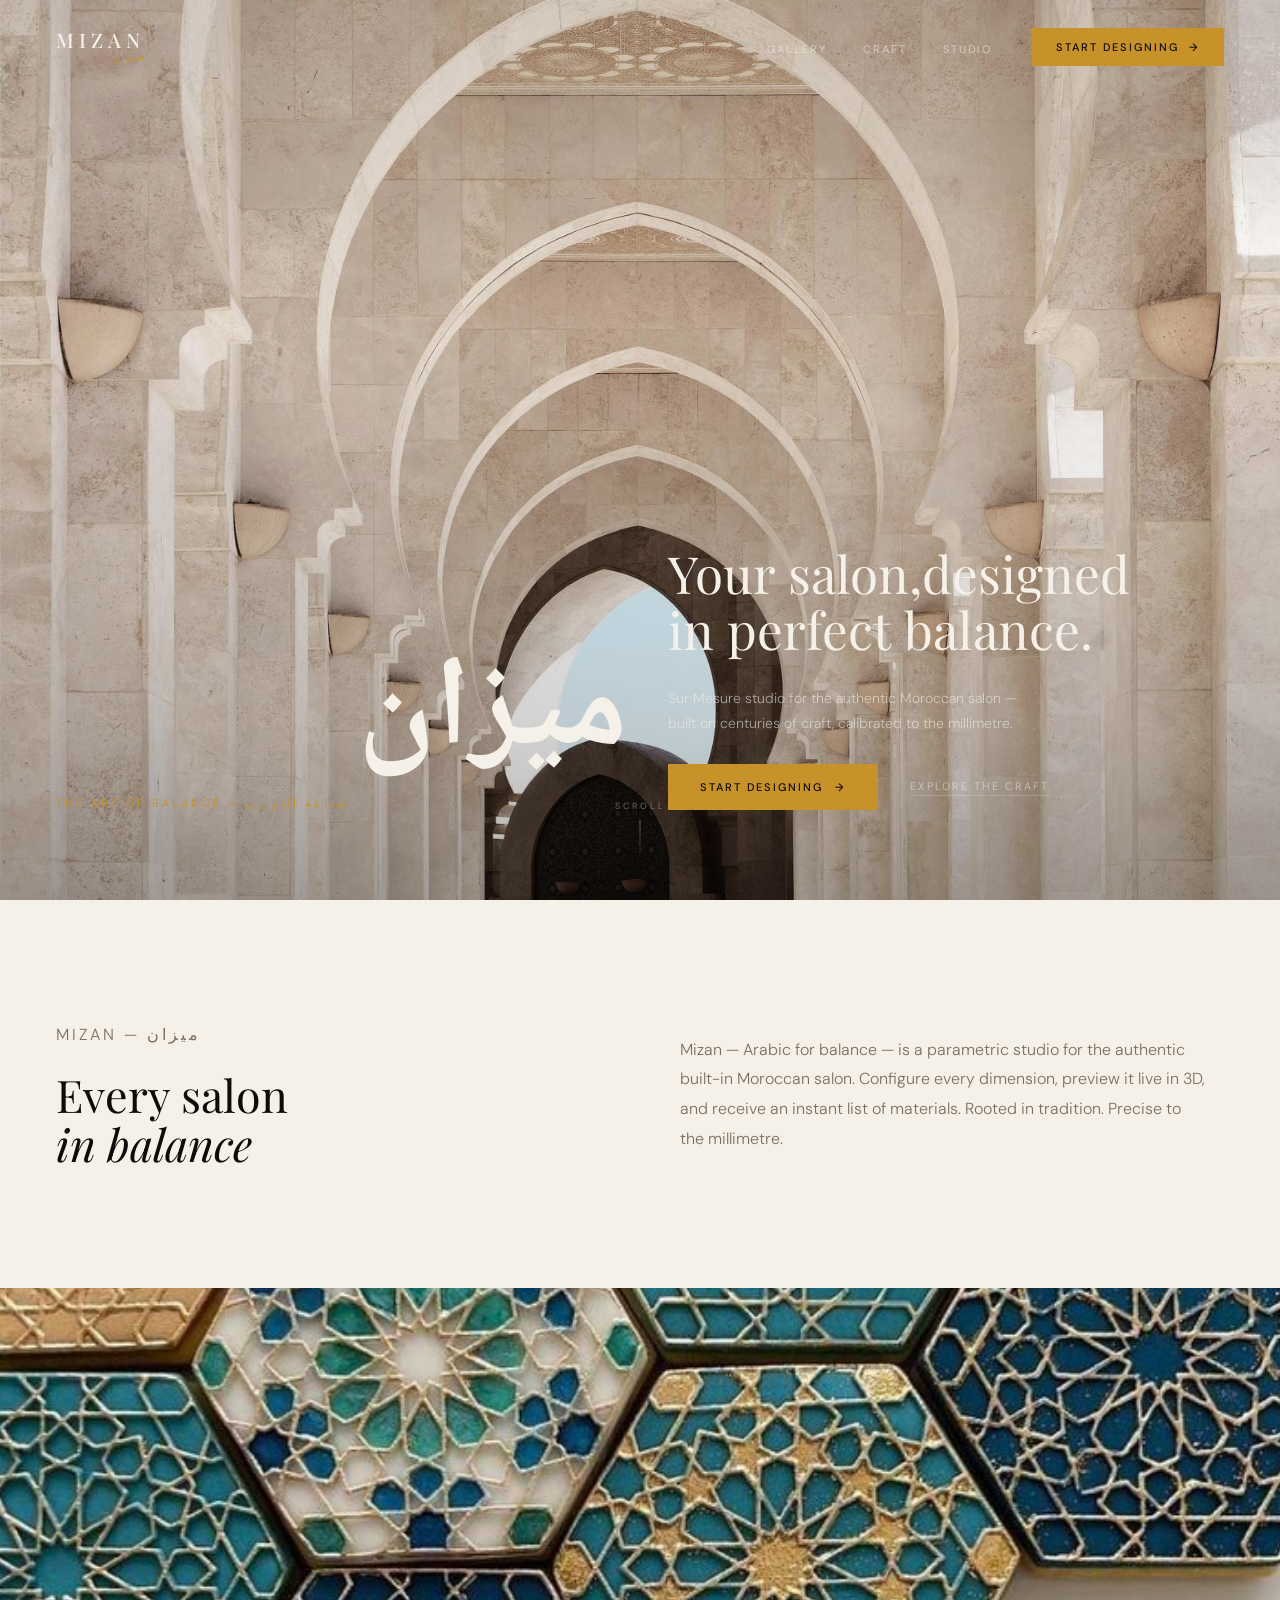
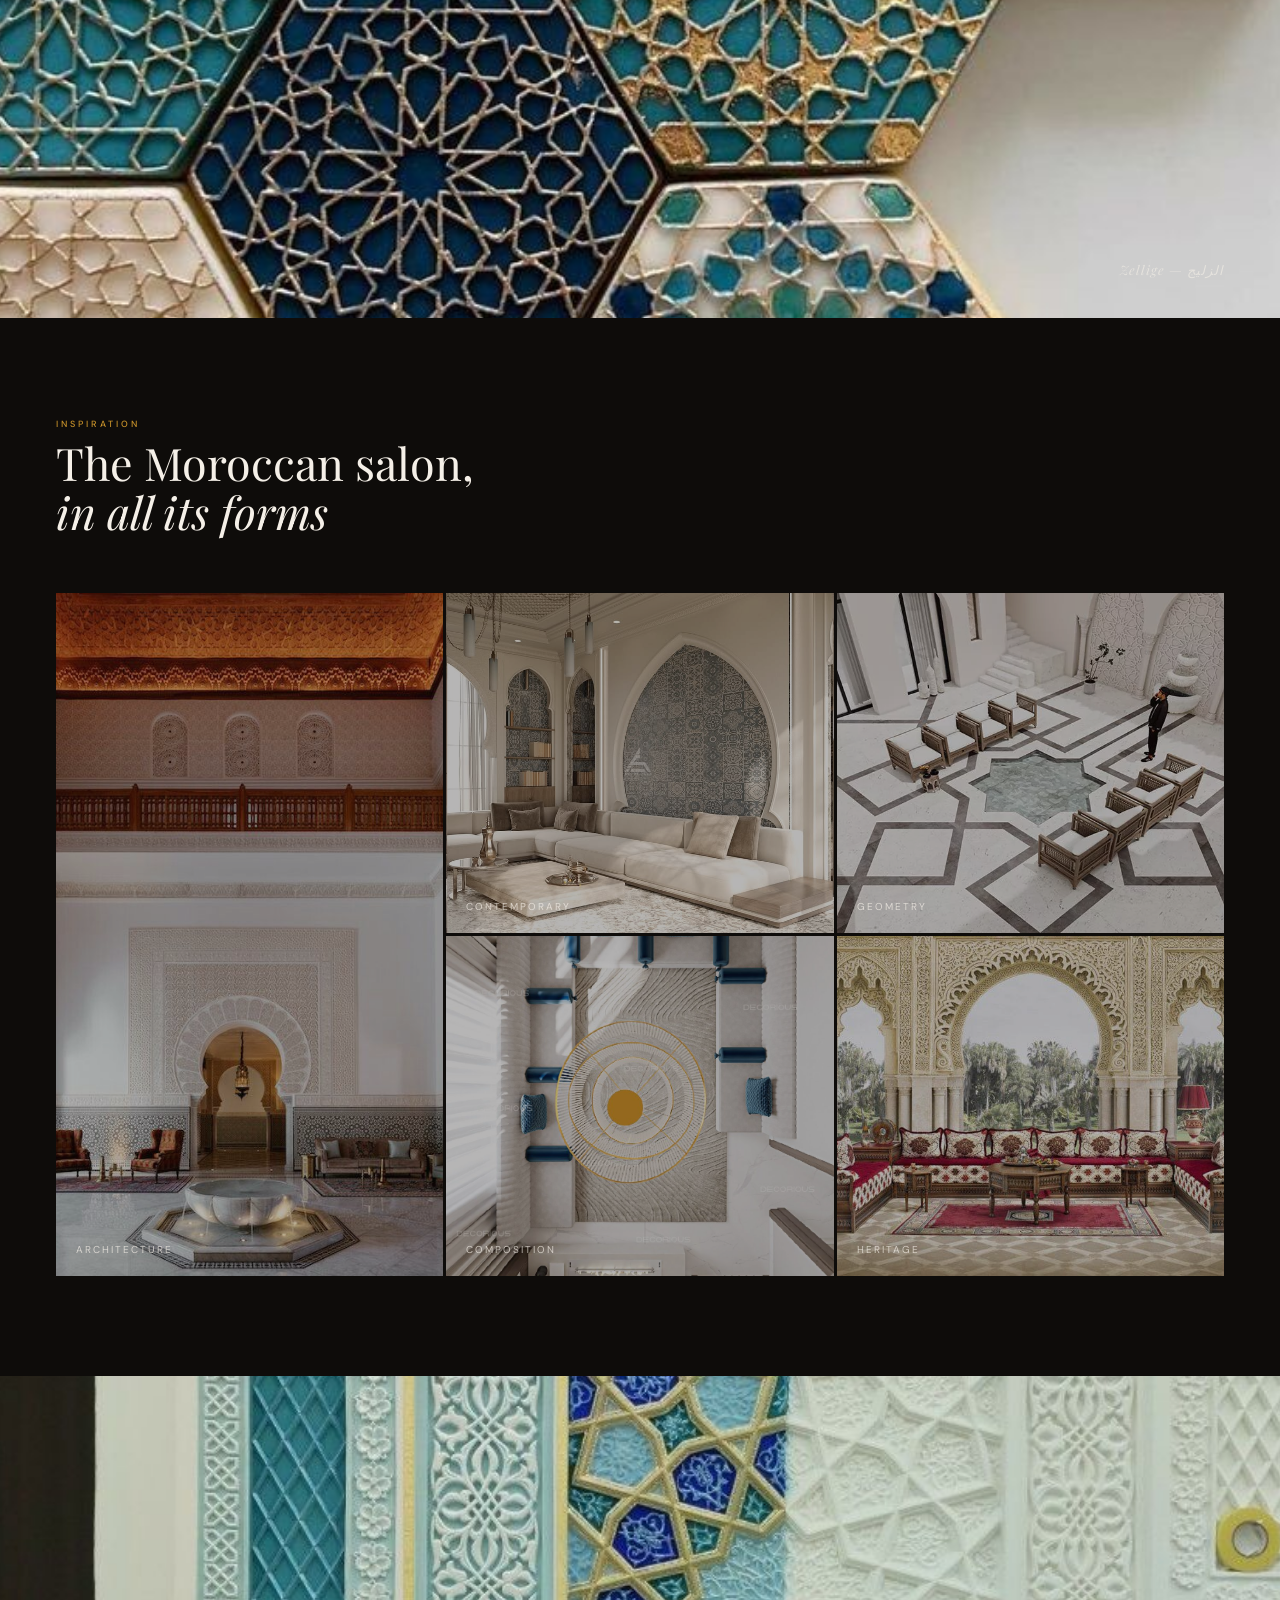
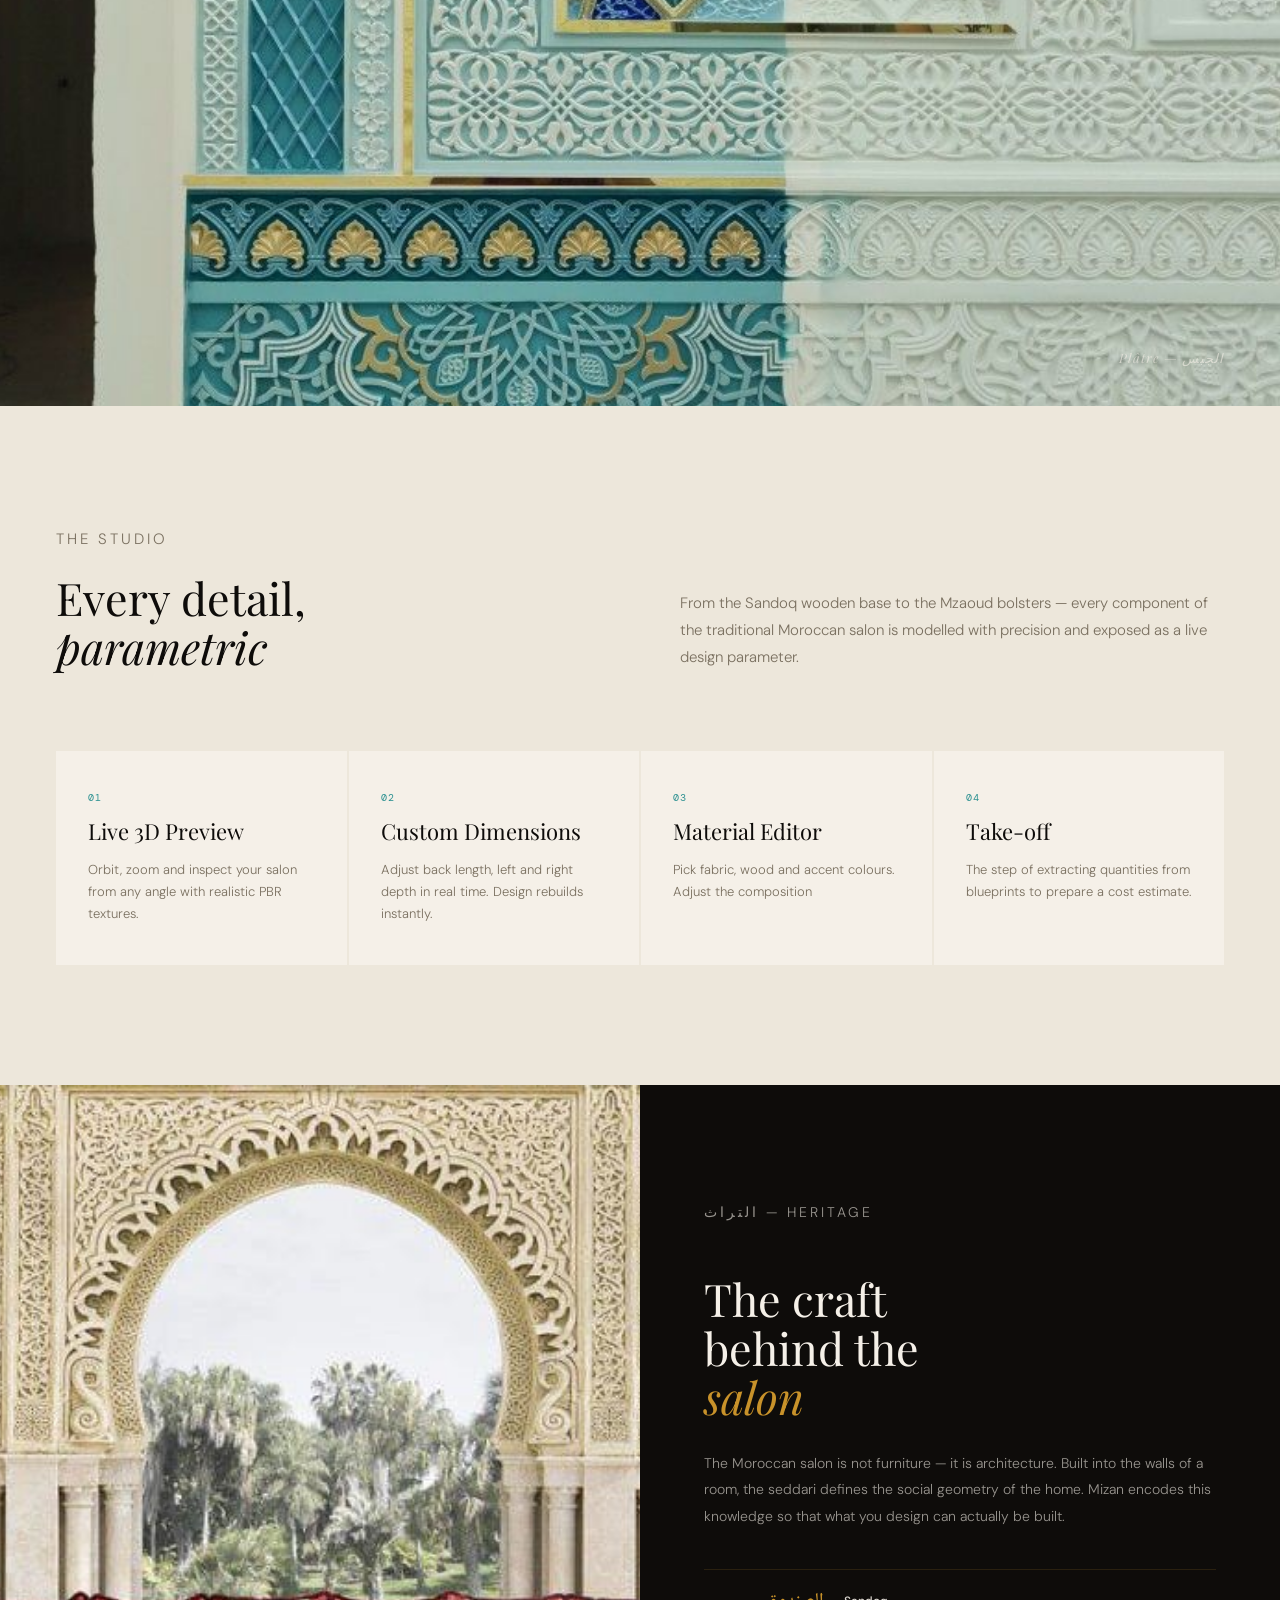
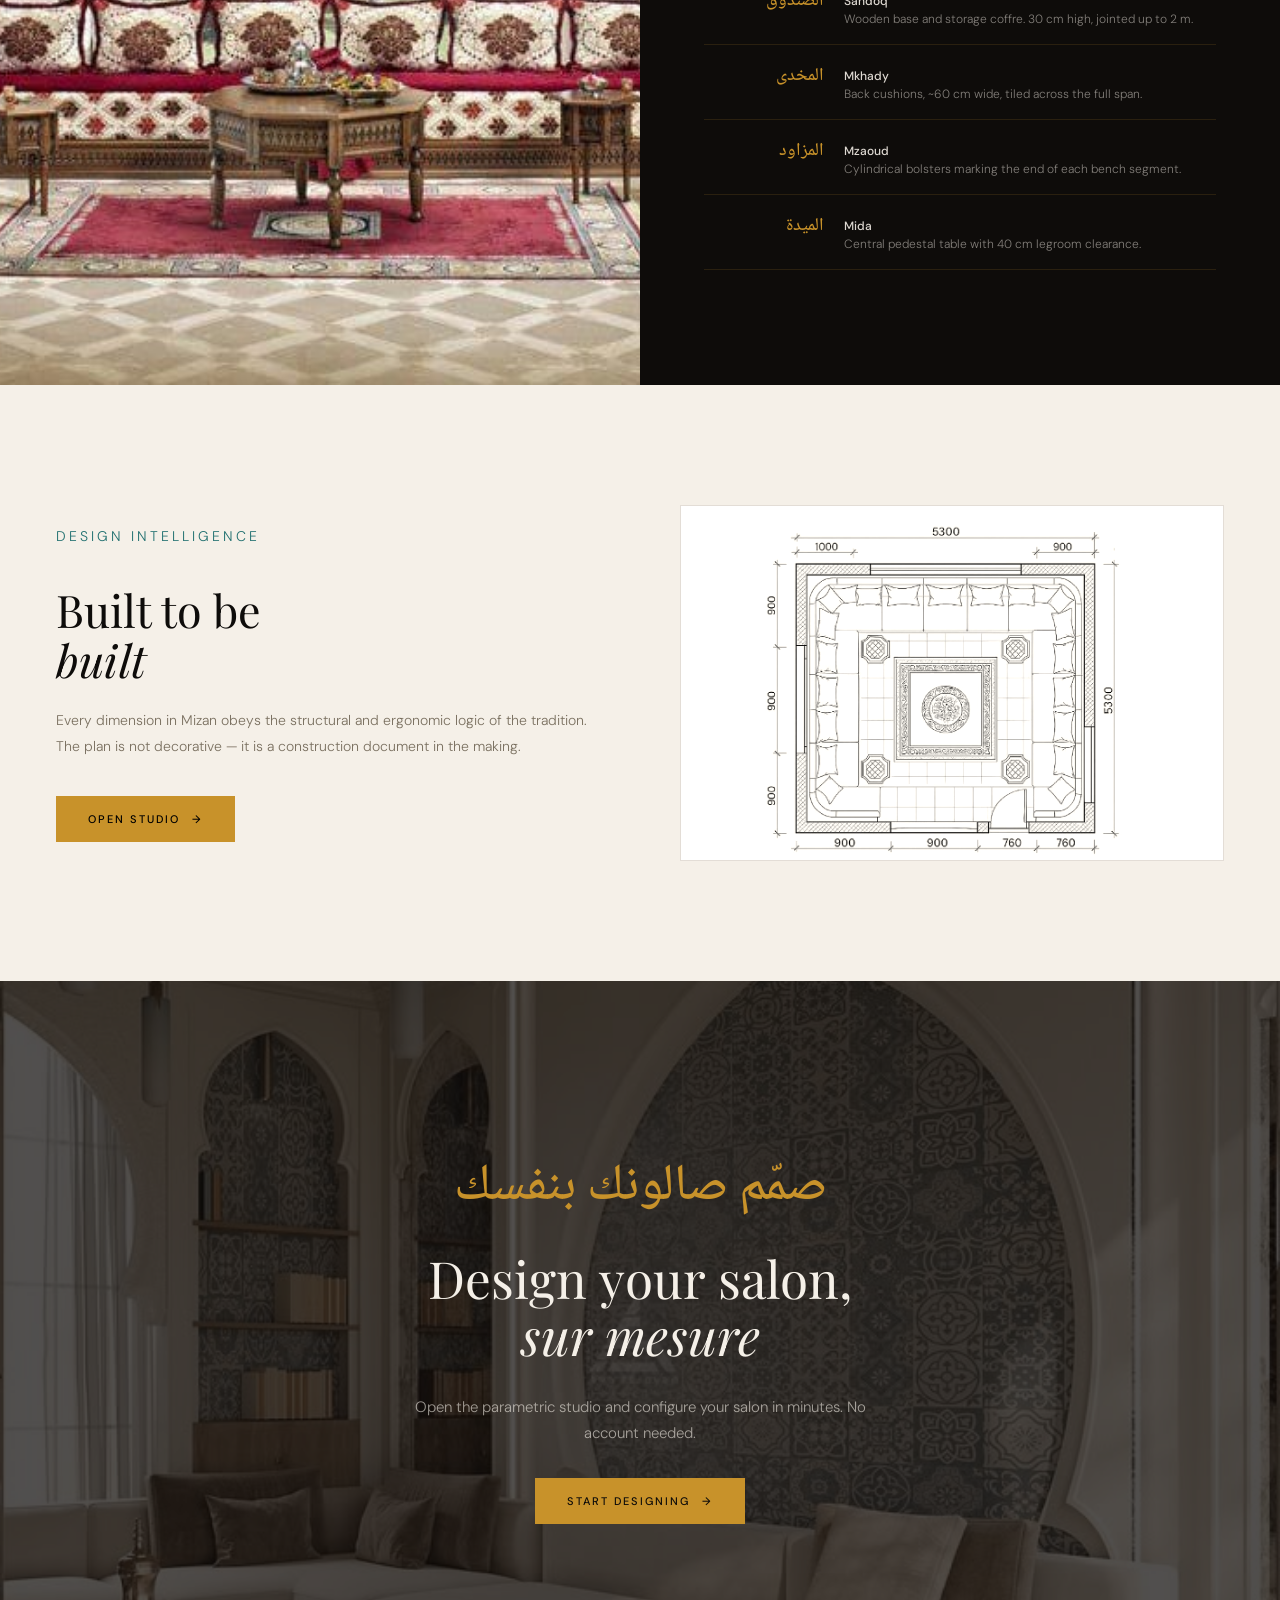
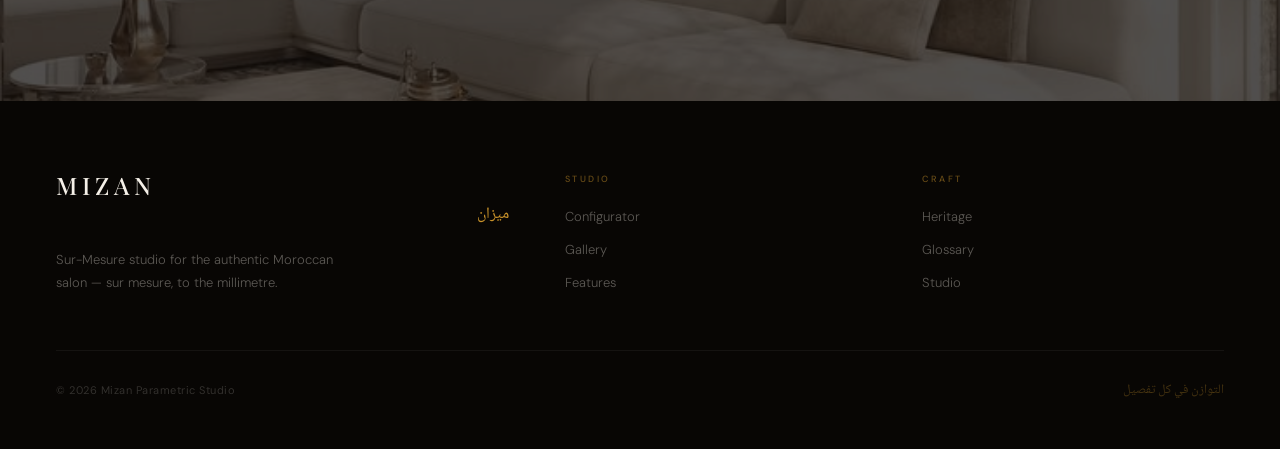
==== index.html @ 3023945f "Initial commit: Moroccan Salon project ready for deployment" ====
<!DOCTYPE html>
<html lang="en">
<head>
  <meta charset="UTF-8" />
  <meta name="viewport" content="width=device-width, initial-scale=1.0" />
  <title>Mizan — Moroccan Salon Studio</title>
  <link rel="preconnect" href="https://fonts.googleapis.com" />
  <link rel="preconnect" href="https://fonts.gstatic.com" crossorigin />
  <link href="https://fonts.googleapis.com/css2?family=Playfair+Display:ital,wght@0,400;0,500;0,700;1,400;1,500&family=Noto+Naskh+Arabic:wght@400;500;700&family=DM+Sans:wght@300;400;500&family=DM+Mono&display=swap" rel="stylesheet" />

  <style>
    :root {
      --ink:    #0e0c0a;
      --ivory:  #f5f0e8;
      --ivory2: #ede7db;
      --teal:   #1e6e6e;
      --teal2:  #2a9090;
      --gold:   #c8922a;
      --muted:  #7a7060;
      --serif:  'Playfair Display', Georgia, serif;
      --arabic: 'Noto Naskh Arabic', serif;
      --sans:   'DM Sans', sans-serif;
      --mono:   'DM Mono', monospace;
    }

    *, *::before, *::after { box-sizing: border-box; margin: 0; padding: 0; }
    html { scroll-behavior: smooth; }

    body {
      background: var(--ink);
      color: var(--ivory);
      font-family: var(--sans);
      overflow-x: hidden;
    }

    /* ─────────────────────────────────────────
       NAV
    ───────────────────────────────────────── */
    #nav {
      position: fixed;
      top: 0; left: 0; right: 0;
      z-index: 200;
      display: flex;
      align-items: center;
      justify-content: space-between;
      padding: 28px 56px;
      transition: background 0.5s, padding 0.4s;
    }
    #nav.scrolled {
      background: rgba(14,12,10,0.92);
      backdrop-filter: blur(12px);
      padding: 18px 56px;
    }

    .nav-logo {
      display: flex;
      flex-direction: column;
      gap: 1px;
      text-decoration: none;
    }
    .nav-logo-en {
      font-family: var(--serif);
      font-size: 20px;
      font-weight: 500;
      letter-spacing: 5px;
      color: var(--ivory);
      line-height: 1;
    }
    .nav-logo-ar {
      font-family: var(--arabic);
      font-size: 13px;
      color: var(--gold);
      letter-spacing: 1px;
      line-height: 1;
      direction: rtl;
    }
    .nav-right {
      display: flex;
      align-items: center;
      gap: 40px;
    }
    .nav-links {
      display: flex;
      gap: 36px;
      list-style: none;
    }
    .nav-links a {
      font-size: 11px;
      font-weight: 400;
      letter-spacing: 2px;
      text-transform: uppercase;
      color: rgba(245,240,232,0.6);
      text-decoration: none;
      transition: color 0.2s;
    }
    .nav-links a:hover { color: var(--ivory); }

    .nav-cta {
      display: inline-flex;
      align-items: center;
      gap: 10px;
      font-size: 11px;
      font-weight: 500;
      letter-spacing: 2px;
      text-transform: uppercase;
      color: var(--ink);
      background: var(--gold);
      padding: 12px 24px;
      text-decoration: none;
      transition: background 0.2s, gap 0.2s;
    }
    .nav-cta:hover { background: var(--ivory); gap: 16px; }


    /* ─────────────────────────────────────────
       HERO — full screen cinematic
    ───────────────────────────────────────── */
    #hero {
      position: relative;
      height: 100vh;
      overflow: hidden;
    }
    .hero-img {
      position: absolute;
      inset: -10% 0;
      background: url('images/mosque-arches.jpg') center top / cover no-repeat;
      transform-origin: center top;
      will-change: transform;
    }
    .hero-img::after {
      content: '';
      position: absolute;
      inset: 0;
      background: linear-gradient(
        to bottom,
        rgba(14,12,10,0.10) 0%,
        rgba(14,12,10,0.02) 40%,
        rgba(14,12,10,0.18) 75%,
        rgba(14,12,10,0.38) 100%
      );
    }

    .hero-content {
      position: absolute;
      bottom: 10vh;
      left: 56px;
      right: 56px;
      display: grid;
      grid-template-columns: 1fr 1fr;
      align-items: flex-end;
      gap: 40px;
    }
    .hero-left-text { }
    .hero-arabic-big {
      font-family: var(--arabic);
      font-size: clamp(72px, 10vw, 140px);
      font-weight: 700;
      color: var(--ivory);
      line-height: 1;
      direction: rtl;
      opacity: 0;
      transform: translateY(30px);
      transition: opacity 1s ease 0.2s, transform 1s ease 0.2s;
    }
    .hero-arabic-big.visible { opacity: 1; transform: none; }

    .hero-sub {
      font-size: 11px;
      font-weight: 400;
      letter-spacing: 3px;
      text-transform: uppercase;
      color: var(--gold);
      margin-top: 16px;
      opacity: 0;
      transform: translateY(20px);
      transition: opacity 0.9s ease 0.5s, transform 0.9s ease 0.5s;
    }
    .hero-sub.visible { opacity: 1; transform: none; }

    .hero-right-text {
      display: flex;
      flex-direction: column;
      align-items: flex-start;
      gap: 28px;
    }
    .hero-title {
      font-family: var(--serif);
      font-size: clamp(36px, 4vw, 60px);
      font-weight: 400;
      line-height: 1.1;
      color: var(--ivory);
    }
    .hero-title em { font-style: italic; color: rgba(245,240,232,0.7); }

    /* Word-by-word reveal */
    .word-reveal .word {
      display: inline-block;
      opacity: 0;
      transform: translateY(24px);
      transition: opacity 0.6s ease, transform 0.6s ease;
    }
    .word-reveal.visible .word { opacity: 1; transform: none; }

    .hero-desc {
      font-size: 14px;
      font-weight: 300;
      line-height: 1.8;
      color: rgba(245,240,232,0.6);
      max-width: 360px;
      opacity: 0;
      transition: opacity 1s ease 1s;
    }
    .hero-desc.visible { opacity: 1; }

    .hero-cta-row {
      display: flex;
      align-items: center;
      gap: 32px;
      opacity: 0;
      transform: translateY(16px);
      transition: opacity 0.8s ease 1.1s, transform 0.8s ease 1.1s;
    }
    .hero-cta-row.visible { opacity: 1; transform: none; }

    .btn-primary {
      display: inline-flex;
      align-items: center;
      gap: 12px;
      background: var(--gold);
      color: var(--ink);
      font-family: var(--sans);
      font-size: 11px;
      font-weight: 500;
      letter-spacing: 2px;
      text-transform: uppercase;
      padding: 16px 32px;
      text-decoration: none;
      transition: background 0.2s, gap 0.2s;
    }
    .btn-primary:hover { background: var(--ivory); gap: 18px; }
    .btn-primary .arr { transition: transform 0.2s; }
    .btn-primary:hover .arr { transform: translateX(4px); }

    .btn-ghost {
      font-size: 11px;
      font-weight: 400;
      letter-spacing: 2px;
      text-transform: uppercase;
      color: rgba(245,240,232,0.5);
      text-decoration: none;
      border-bottom: 1px solid rgba(245,240,232,0.2);
      padding-bottom: 2px;
      transition: color 0.2s, border-color 0.2s;
    }
    .btn-ghost:hover { color: var(--ivory); border-color: var(--ivory); }

    /* scroll indicator */
    .scroll-cue {
      position: absolute;
      bottom: 40px;
      left: 50%;
      transform: translateX(-50%);
      display: flex;
      flex-direction: column;
      align-items: center;
      gap: 8px;
      opacity: 0.4;
      animation: scrollBob 2s ease-in-out infinite;
    }
    .scroll-cue span {
      font-size: 9px;
      letter-spacing: 3px;
      text-transform: uppercase;
    }
    .scroll-cue-line {
      width: 1px;
      height: 40px;
      background: linear-gradient(to bottom, var(--ivory), transparent);
    }
    @keyframes scrollBob {
      0%, 100% { transform: translateX(-50%) translateY(0); }
      50% { transform: translateX(-50%) translateY(6px); }
    }

    /* ─────────────────────────────────────────
       SECTION COMMONS
    ───────────────────────────────────────── */
    .section-tag {
      font-size: 9px;
      font-weight: 500;
      letter-spacing: 3px;
      text-transform: uppercase;
      color: var(--gold);
      margin-bottom: 20px;
    }
    .section-h2 {
      font-family: var(--serif);
      font-size: clamp(36px, 3.5vw, 60px);
      font-weight: 400;
      line-height: 1.1;
    }
    .section-h2 em { font-style: italic; }

    /* fade-up on scroll */
    .fade-up {
      opacity: 0;
      transform: translateY(40px);
      transition: opacity 0.9s ease, transform 0.9s ease;
    }
    .fade-up.visible { opacity: 1; transform: none; }
    .fade-up.d1 { transition-delay: 0.1s; }
    .fade-up.d2 { transition-delay: 0.2s; }
    .fade-up.d3 { transition-delay: 0.3s; }
    .fade-up.d4 { transition-delay: 0.4s; }
    .fade-up.d5 { transition-delay: 0.5s; }

    /* ─────────────────────────────────────────
       INTRO — ivory break
    ───────────────────────────────────────── */
    #intro {
      background: var(--ivory);
      color: var(--ink);
      padding: 120px 56px;
      display: grid;
      grid-template-columns: 1fr 1fr;
      gap: 80px;
      align-items: center;
    }
    #intro .section-h2 { color: var(--ink); }
    #intro p {
      font-size: 16px;
      font-weight: 300;
      line-height: 1.85;
      color: var(--muted);
      text-wrap: pretty;
    }
    .intro-arabic-accent {
      font-family: var(--arabic);
      font-size: 80px;
      font-weight: 700;
      color: var(--teal);
      direction: rtl;
      line-height: 1;
      opacity: 0.12;
      position: absolute;
      right: 56px;
      top: 50%;
      transform: translateY(-50%);
      pointer-events: none;
      user-select: none;
    }

    /* ─────────────────────────────────────────
       FULL IMAGE — zellige
    ───────────────────────────────────────── */
    .full-image-section {
      position: relative;
      height: 70vh;
      overflow: hidden;
    }
    .full-image-section img {
      width: 100%;
      height: 100%;
      object-fit: cover;
      display: block;
      transform: scale(1.05);
      transition: transform 8s ease;
    }
    .full-image-section:hover img { transform: scale(1.0); }
    .full-image-caption {
      position: absolute;
      bottom: 40px;
      right: 56px;
      font-family: var(--serif);
      font-size: 13px;
      font-style: italic;
      color: rgba(245,240,232,0.6);
      letter-spacing: 1px;
    }

    /* ─────────────────────────────────────────
       GALLERY — bento grid
    ───────────────────────────────────────── */
    #gallery {
      background: var(--ink);
      padding: 100px 56px;
    }
    #gallery .section-tag { margin-bottom: 8px; }
    #gallery .section-h2 { margin-bottom: 56px; color: var(--ivory); }

    .bento {
      display: grid;
      grid-template-columns: 1fr 1fr 1fr;
      grid-template-rows: 340px 340px;
      gap: 3px;
    }
    .bento-cell {
      position: relative;
      overflow: hidden;
      cursor: pointer;
    }
    .bento-cell img {
      width: 100%; height: 100%;
      object-fit: cover;
      display: block;
      transition: transform 0.7s ease;
    }
    .bento-cell:hover img { transform: scale(1.06); }
    .bento-cell::after {
      content: '';
      position: absolute;
      inset: 0;
      background: rgba(14,12,10,0.3);
      transition: background 0.3s;
    }
    .bento-cell:hover::after { background: rgba(14,12,10,0.1); }
    .bento-cell.tall { grid-row: span 2; }
    .bento-cell.wide { grid-column: span 2; }

    .bento-label {
      position: absolute;
      bottom: 20px;
      left: 20px;
      z-index: 2;
      font-size: 10px;
      letter-spacing: 2px;
      text-transform: uppercase;
      color: rgba(245,240,232,0.7);
    }

    /* ─────────────────────────────────────────
       FEATURES
    ───────────────────────────────────────── */
    #features {
      background: var(--ivory2);
      color: var(--ink);
      padding: 120px 56px;
    }
    .features-header {
      display: grid;
      grid-template-columns: 1fr 1fr;
      gap: 80px;
      margin-bottom: 80px;
      align-items: end;
    }
    #features .section-h2 { color: var(--ink); }
    .features-header p {
      font-size: 15px;
      font-weight: 300;
      line-height: 1.8;
      color: var(--muted);
    }

    .features-list {
      display: grid;
      grid-template-columns: repeat(4, 1fr);
      gap: 2px;
    }
    .feat {
      background: var(--ivory);
      padding: 40px 32px;
      display: flex;
      flex-direction: column;
      gap: 14px;
      transition: background 0.25s;
    }
    .feat:hover { background: white; }
    .feat-n {
      font-family: var(--mono);
      font-size: 10px;
      color: var(--teal2);
      letter-spacing: 1px;
    }
    .feat-title {
      font-family: var(--serif);
      font-size: 22px;
      font-weight: 400;
      line-height: 1.2;
      color: var(--ink);
    }
    .feat-body {
      font-size: 13px;
      font-weight: 300;
      line-height: 1.7;
      color: var(--muted);
    }

    /* ─────────────────────────────────────────
       HERITAGE / SPLIT IMAGE + TEXT
    ───────────────────────────────────────── */
    #heritage {
      display: grid;
      grid-template-columns: 1fr 1fr;
      min-height: 100vh;
    }
    .heritage-img {
      position: relative;
      overflow: hidden;
    }
    .heritage-img img {
      width: 100%; height: 100%;
      object-fit: cover;
      display: block;
      transition: transform 10s ease;
    }
    .heritage-img:hover img { transform: scale(1.04); }

    .heritage-text {
      background: var(--ink);
      padding: 100px 64px;
      display: flex;
      flex-direction: column;
      justify-content: center;
      gap: 28px;
    }
    .heritage-text .section-h2 { color: var(--ivory); }
    .heritage-text .section-h2 em { color: var(--gold); }
    .heritage-text p {
      font-size: 14px;
      font-weight: 300;
      line-height: 1.9;
      color: rgba(245,240,232,0.6);
      text-wrap: pretty;
    }

    /* Glossary */
    .glossary { display: flex; flex-direction: column; margin-top: 12px; }
    .gloss-row {
      display: grid;
      grid-template-columns: 120px 1fr;
      gap: 20px;
      padding: 16px 0;
      border-top: 1px solid rgba(200,146,42,0.15);
      align-items: baseline;
    }
    .gloss-row:last-child { border-bottom: 1px solid rgba(200,146,42,0.15); }
    .gloss-ar {
      font-family: var(--arabic);
      font-size: 18px;
      color: var(--gold);
      direction: rtl;
      font-weight: 500;
    }
    .gloss-en { font-size: 12px; font-weight: 300; color: rgba(245,240,232,0.5); line-height: 1.5; }
    .gloss-en strong { font-weight: 500; color: rgba(245,240,232,0.9); display: block; }

    /* ─────────────────────────────────────────
       PLAN SECTION
    ───────────────────────────────────────── */
    #plan {
      background: var(--ivory);
      padding: 120px 56px;
      display: grid;
      grid-template-columns: 1fr 1fr;
      gap: 80px;
      align-items: center;
      color: var(--ink);
    }
    #plan .section-tag { color: var(--teal); }
    #plan .section-h2 { color: var(--ink); margin-bottom: 24px; }
    #plan p {
      font-size: 14px;
      font-weight: 300;
      line-height: 1.85;
      color: var(--muted);
      margin-bottom: 36px;
    }
    .plan-image {
      position: relative;
      border: 1px solid rgba(14,12,10,0.08);
      overflow: hidden;
    }
    .plan-image img {
      width: 100%;
      display: block;
      filter: sepia(0.1) contrast(1.05);
      transition: filter 0.3s;
    }
    .plan-image:hover img { filter: none; }

    /* ─────────────────────────────────────────
       CTA BAND
    ───────────────────────────────────────── */
    #cta {
      position: relative;
      height: 80vh;
      overflow: hidden;
      display: flex;
      align-items: center;
      justify-content: center;
    }
    .cta-bg {
      position: absolute;
      inset: 0;
      background: url('images/salon-modern-arch.jpg') center / cover no-repeat;
    }
    .cta-bg::after {
      content: '';
      position: absolute;
      inset: 0;
      background: rgba(14,12,10,0.72);
    }
    .cta-content {
      position: relative;
      z-index: 2;
      text-align: center;
      display: flex;
      flex-direction: column;
      align-items: center;
      gap: 32px;
      padding: 0 40px;
    }
    .cta-arabic {
      font-family: var(--arabic);
      font-size: clamp(32px, 4vw, 56px);
      font-weight: 500;
      color: var(--gold);
      direction: rtl;
      line-height: 1.2;
    }
    .cta-content h2 {
      font-family: var(--serif);
      font-size: clamp(36px, 4vw, 64px);
      font-weight: 400;
      color: var(--ivory);
      line-height: 1.1;
    }
    .cta-content h2 em { font-style: italic; }
    .cta-content p {
      font-size: 15px;
      font-weight: 300;
      color: rgba(245,240,232,0.6);
      max-width: 460px;
      line-height: 1.7;
    }

    /* ─────────────────────────────────────────
       FOOTER
    ───────────────────────────────────────── */
    footer {
      background: #080604;
      padding: 72px 56px 48px;
      display: grid;
      grid-template-columns: 1.5fr 1fr 1fr;
      gap: 56px;
    }
    .foot-brand {}
    .foot-logo-en {
      font-family: var(--serif);
      font-size: 24px;
      font-weight: 500;
      letter-spacing: 5px;
      color: var(--ivory);
      line-height: 1;
      margin-bottom: 4px;
    }
    .foot-logo-ar {
      font-family: var(--arabic);
      font-size: 16px;
      color: var(--gold);
      direction: rtl;
      margin-bottom: 20px;
    }
    .foot-brand p {
      font-size: 13px;
      font-weight: 300;
      line-height: 1.8;
      color: rgba(245,240,232,0.35);
      max-width: 280px;
    }
    .foot-col-title {
      font-size: 9px;
      font-weight: 500;
      letter-spacing: 2.5px;
      text-transform: uppercase;
      color: rgba(200,146,42,0.5);
      margin-bottom: 20px;
    }
    .foot-links {
      list-style: none;
      display: flex;
      flex-direction: column;
      gap: 12px;
    }
    .foot-links a {
      font-size: 13px;
      font-weight: 300;
      color: rgba(245,240,232,0.35);
      text-decoration: none;
      transition: color 0.2s;
    }
    .foot-links a:hover { color: var(--ivory); }
    .foot-bottom {
      grid-column: 1 / -1;
      border-top: 1px solid rgba(255,255,255,0.05);
      padding-top: 28px;
      display: flex;
      justify-content: space-between;
      align-items: center;
    }
    .foot-copy {
      font-size: 11px;
      color: rgba(245,240,232,0.18);
      letter-spacing: 0.5px;
    }
    .foot-tagline {
      font-family: var(--arabic);
      font-size: 13px;
      color: rgba(200,146,42,0.3);
      direction: rtl;
    }

    /* ─────────────────────────────────────────
       HORIZONTAL MARQUEE
    ───────────────────────────────────────── */
    .marquee-wrap {
      overflow: hidden;
      background: var(--teal);
      padding: 18px 0;
      white-space: nowrap;
    }
    .marquee-track {
      display: inline-flex;
      gap: 0;
      animation: marquee 18s linear infinite;
    }
    .marquee-item {
      display: inline-flex;
      align-items: center;
      gap: 32px;
      padding: 0 32px;
      font-size: 11px;
      font-weight: 500;
      letter-spacing: 3px;
      text-transform: uppercase;
      color: rgba(245,240,232,0.8);
    }
    .marquee-dot {
      width: 4px; height: 4px;
      border-radius: 50%;
      background: var(--gold);
      flex-shrink: 0;
    }
    @keyframes marquee {
      from { transform: translateX(0); }
      to   { transform: translateX(-50%); }
    }

  </style>
</head>
<body>

  <!-- NAV -->
  <nav id="nav">
    <a class="nav-logo" href="#">
      <span class="nav-logo-en">MIZAN</span>
      <span class="nav-logo-ar">ميزان</span>
    </a>
    <div class="nav-right">
      <ul class="nav-links">
        <li><a href="#gallery">Gallery</a></li>
        <li><a href="#heritage">Craft</a></li>
        <li><a href="#plan">Studio</a></li>
      </ul>
      <a class="nav-cta" href="configurator.html">Start Designing <span class="arr">→</span></a>
    </div>
  </nav>

  <!-- HERO -->
  <section id="hero">
    <div class="hero-img" id="heroImg" style="background-position: right center"></div>

    <div class="hero-content" style="width: 1184.44px">
      <div class="hero-left-text">
        <div class="hero-arabic-big" id="heroAr">ميزان</div>
        <p class="hero-sub" id="heroSub">The Art of Balance — صناعة التوازن</p>
      </div>
      <div class="hero-right-text">
        <h1 class="hero-title word-reveal" id="heroTitle">
          <!-- words injected by JS -->
        </h1>
        <p class="hero-desc" id="heroDesc" style="width: 400px">
          Sur Mesure studio for the authentic Moroccan salon — built on centuries of craft, calibrated to the millimetre. 
        </p>
        <div class="hero-cta-row" id="heroCtaRow">
          <a class="btn-primary" href="configurator.html">Start Designing <span class="arr">→</span></a>
          <a class="btn-ghost" href="#gallery">Explore the craft</a>
        </div>
      </div>
    </div>

    <div class="scroll-cue">
      <span>Scroll</span>
      <div class="scroll-cue-line"></div>
    </div>
  </section>



  <!-- INTRO -->
  <section id="intro">
    <div class="fade-up">
      <p class="section-tag">Mizan — ميزان</p>
      <h2 class="section-h2" style="margin-bottom:0">Every salon<br /><em>in balance</em></h2>
    </div>
    <div class="fade-up d2">
      <p>Mizan — Arabic for balance — is a parametric studio for the authentic built-in Moroccan salon. Configure every dimension, preview it live in 3D, and receive an instant list of materials. Rooted in tradition. Precise to the millimetre.</p>
    </div>
  </section>

  <!-- ZELLIGE FULL IMAGE -->
  <div class="full-image-section">
    <img src="images/zellige-tiles.jpg" alt="Zellige tiles" loading="lazy" />
    <div class="full-image-caption">Zellige — الزليج</div>
  </div>

  <!-- GALLERY BENTO -->
  <section id="gallery">
    <p class="section-tag fade-up">Inspiration</p>
    <h2 class="section-h2 fade-up d1">The Moroccan salon,<br /><em>in all its forms</em></h2>

    <div class="bento">
      <div class="bento-cell tall">
        <img src="images/grand-arch.jpg" alt="Grand arch salon" loading="lazy" />
        <span class="bento-label">Architecture</span>
      </div>
      <div class="bento-cell">
        <img src="images/salon-modern-arch.jpg" alt="Modern arch salon" loading="lazy" />
        <span class="bento-label">Contemporary</span>
      </div>
      <div class="bento-cell">
        <img src="images/courtyard-aerial.webp" alt="Courtyard aerial" loading="lazy" />
        <span class="bento-label">Geometry</span>
      </div>
      <div class="bento-cell">
        <img src="images/salon-aerial-blue.jpg" alt="Salon aerial" loading="lazy" />
        <span class="bento-label">Composition</span>
      </div>
      <div class="bento-cell">
        <img src="images/salon-grand-luxe.jpg" alt="Grand luxe salon" loading="lazy" />
        <span class="bento-label">Heritage</span>
      </div>
    </div>
  </section>

  <!-- PLASTER FULL IMAGE -->
  <div class="full-image-section">
    <img src="images/plaster-panels.jpg" alt="Moroccan plasterwork" loading="lazy" />
    <div class="full-image-caption">Plâtre — الجبس</div>
  </div>

  <!-- FEATURES -->
  <section id="features">
    <div class="features-header">
      <div class="fade-up">
        <p class="section-tag">The Studio</p>
        <h2 class="section-h2">Every detail,<br /><em>parametric</em></h2>
      </div>
      <p class="fade-up d2">From the Sandoq wooden base to the Mzaoud bolsters — every component of the traditional Moroccan salon is modelled with precision and exposed as a live design parameter.</p>
    </div>
    <div class="features-list">
      <div class="feat fade-up">
        <div class="feat-n">01</div>
        <div class="feat-title">Live 3D Preview</div>
        <div class="feat-body">Orbit, zoom and inspect your salon from any angle with realistic PBR textures.</div>
      </div>
      <div class="feat fade-up d1">
        <div class="feat-n">02</div>
        <div class="feat-title">Custom Dimensions</div>
        <div class="feat-body">Adjust back length, left and right depth in real time. Design rebuilds instantly.</div>
      </div>
      <div class="feat fade-up d2">
        <div class="feat-n">03</div>
        <div class="feat-title">Material Editor</div>
        <div class="feat-body">Pick fabric, wood and accent colours. Adjust the composition</div>
      </div>
      <div class="feat fade-up d3">
        <div class="feat-n">04</div>
        <div class="feat-title">Take-off</div>
        <div class="feat-body">The step of extracting quantities from blueprints to prepare a cost estimate.</div>
      </div>
    </div>
  </section>

  <!-- HERITAGE -->
  <section id="heritage">
    <div class="heritage-img">
      <img src="images/salon-grand-luxe.jpg" alt="Moroccan salon heritage" loading="lazy" />
    </div>
    <div class="heritage-text">
      <p class="section-tag fade-up">التراث — Heritage</p>
      <h2 class="section-h2 fade-up d1">The craft<br />behind the<br /><em>salon</em></h2>
      <p class="fade-up d2">The Moroccan salon is not furniture — it is architecture. Built into the walls of a room, the seddari defines the social geometry of the home. Mizan encodes this knowledge so that what you design can actually be built.</p>
      <div class="glossary fade-up d3">
        <div class="gloss-row">
          <span class="gloss-ar">الصندوق</span>
          <span class="gloss-en"><strong>Sandoq</strong>Wooden base and storage coffre. 30 cm high, jointed up to 2 m.</span>
        </div>
        <div class="gloss-row">
          <span class="gloss-ar">المخدى</span>
          <span class="gloss-en"><strong>Mkhady</strong>Back cushions, ~60 cm wide, tiled across the full span.</span>
        </div>
        <div class="gloss-row">
          <span class="gloss-ar">المزاود</span>
          <span class="gloss-en"><strong>Mzaoud</strong>Cylindrical bolsters marking the end of each bench segment.</span>
        </div>
        <div class="gloss-row">
          <span class="gloss-ar">الميدة</span>
          <span class="gloss-en"><strong>Mida</strong>Central pedestal table with 40 cm legroom clearance.</span>
        </div>
      </div>
    </div>
  </section>

  <!-- PLAN -->
  <section id="plan">
    <div class="fade-up">
      <p class="section-tag">Design Intelligence</p>
      <h2 class="section-h2">Built to be<br /><em>built</em></h2>
      <p>Every dimension in Mizan obeys the structural and ergonomic logic of the tradition. The plan is not decorative — it is a construction document in the making.</p>
      <a class="btn-primary" href="configurator.html" style="background: var(--teal); color: rgb(0, 0, 0); background-color: rgb(200, 146, 42)">Open Studio <span class="arr">→</span></a>
    </div>
    <div class="plan-image fade-up d2">
      <img src="images/salon-plan.jpg" alt="Salon floor plan" loading="lazy" />
    </div>
  </section>

  <!-- CTA BAND -->
  <section id="cta">
    <div class="cta-bg"></div>
    <div class="cta-content">
      <div class="cta-arabic fade-up">صمّم صالونك بنفسك</div>
      <h2 class="fade-up d1">Design your salon,<br /><em>sur mesure</em></h2>
      <p class="fade-up d2">Open the parametric studio and configure your salon in minutes. No account needed.</p>
      <a class="btn-primary fade-up d3" href="configurator.html">Start Designing <span class="arr">→</span></a>
    </div>
  </section>

  <!-- FOOTER -->
  <footer>
    <div class="foot-brand">
      <div class="foot-logo-en">MIZAN</div>
      <div class="foot-logo-ar">ميزان</div>
      <p>Sur-Mesure studio for the authentic Moroccan salon — sur mesure, to the millimetre.</p>
    </div>
    <div>
      <div class="foot-col-title">Studio</div>
      <ul class="foot-links">
        <li><a href="configurator.html">Configurator</a></li>
        <li><a href="#gallery">Gallery</a></li>
        <li><a href="#features">Features</a></li>
      </ul>
    </div>
    <div>
      <div class="foot-col-title">Craft</div>
      <ul class="foot-links">
        <li><a href="#heritage">Heritage</a></li>
        <li><a href="#heritage">Glossary</a></li>
        <li><a href="#plan">Studio</a></li>
      </ul>
    </div>
    <div class="foot-bottom">
      <span class="foot-copy">© 2026 Mizan Parametric Studio</span>
      <span class="foot-tagline">التوازن في كل تفصيل</span>
    </div>
  </footer>

  <script>
    // ── Hero word reveal ─────────────────────────────────────────────────────
    const heroWords = ['Your salon,', 'designed', 'in perfect ', 'balance.'];
    const heroTitle = document.getElementById('heroTitle');
    heroWords.forEach((w, i) => {
      const span = document.createElement('span');
      span.className = 'word';
      span.textContent = (i < heroWords.length - 1 ? w + ' ' : w);
      span.style.transitionDelay = `${0.6 + i * 0.12}s`;
      heroTitle.appendChild(span);
    });

    // ── Marquee content ──────────────────────────────────────────────────────
    const marqueeItems = [
      'Salon sur mesure', 'ميزان', 'Parametric Design',
      'صناعة التوازن', 'Moroccan Craft', 'الصندوق', 'Live 3D',
      'المخدى', 'Bill of Materials', 'الميدة'
    ];
    const track = document.getElementById('marqueeTrack');
    if (track) {
      const doubled = [...marqueeItems, ...marqueeItems];
      doubled.forEach(item => {
        const el = document.createElement('span');
        el.className = 'marquee-item';
        el.innerHTML = `${item}<span class="marquee-dot"></span>`;
        track.appendChild(el);
      });
    }

    // ── Nav scroll ───────────────────────────────────────────────────────────
    const nav = document.getElementById('nav');
    window.addEventListener('scroll', () => {
      nav.classList.toggle('scrolled', scrollY > 60);
    });

    // ── Hero parallax ────────────────────────────────────────────────────────
    const heroImg = document.getElementById('heroImg');
    const heroSection = document.getElementById('hero');
    window.addEventListener('scroll', () => {
      const y = window.scrollY;
      const heroH = heroSection.offsetHeight;
      if (y > heroH) return;
      // scale from 1.0 → 1.12 and translate down as user scrolls
      const progress = y / heroH;
      const scale = 1.0 + progress * 0.12;
      const translateY = y * 0.45;
      heroImg.style.transform = `scale(${scale}) translateY(${translateY}px)`;
    }, { passive: true });

    // ── Intersection Observer — fade-up + word-reveal ────────────────────────
    const observer = new IntersectionObserver(entries => {
      entries.forEach(e => {
        if (e.isIntersecting) {
          e.target.classList.add('visible');
          observer.unobserve(e.target);
        }
      });
    }, { threshold: 0.12 });

    document.querySelectorAll('.fade-up').forEach(el => observer.observe(el));

    // ── Hero boot ────────────────────────────────────────────────────────────
    setTimeout(() => {
      document.getElementById('heroAr').classList.add('visible');
      document.getElementById('heroSub').classList.add('visible');
      document.getElementById('heroTitle').classList.add('visible');
      document.getElementById('heroDesc').classList.add('visible');
      document.getElementById('heroCtaRow').classList.add('visible');
    }, 300);
  </script>
</body>
</html>

<style id="__om-edit-overrides">
#hero :is(h1,h2,h3,h4,h5,h6) >span:nth-child(1) { font-weight: 700 !important }
#hero :is(h1,h2,h3,h4,h5,h6) >span:nth-child(1) { font-weight: 400 !important }

</style>
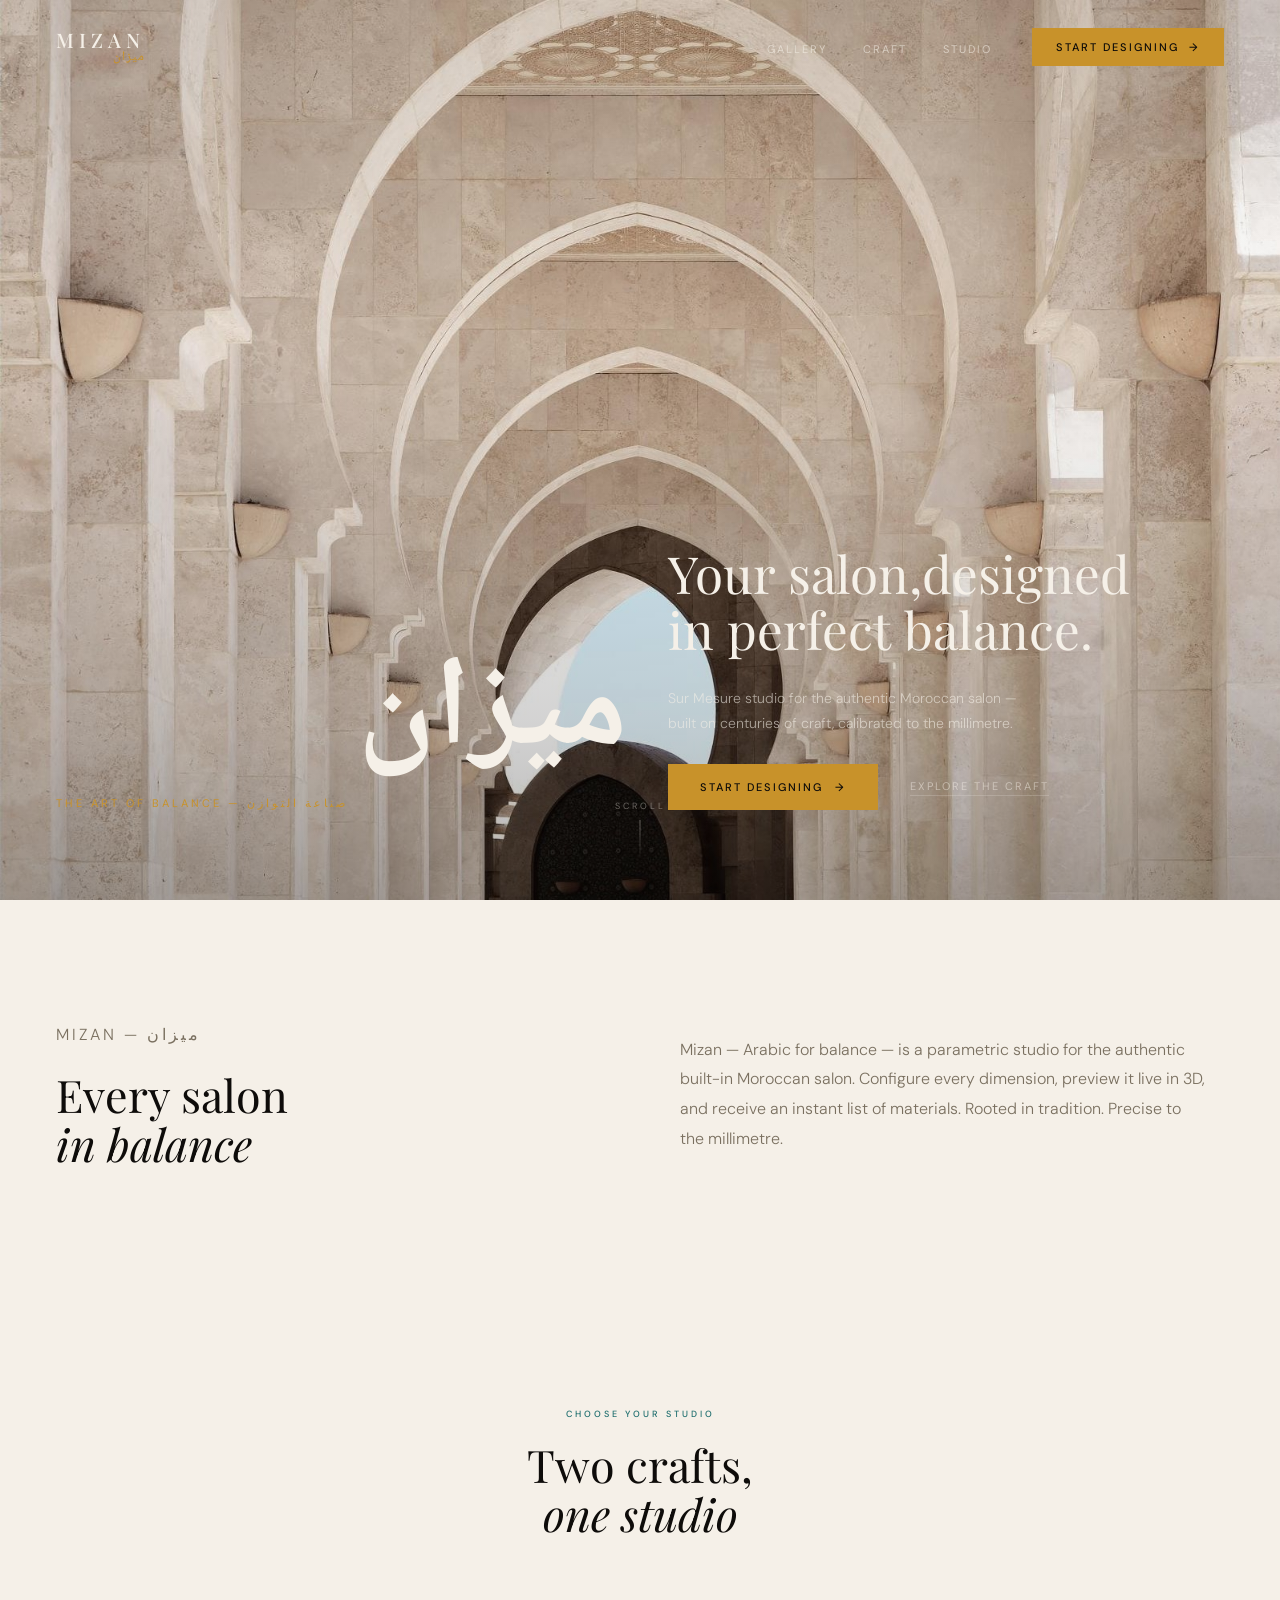
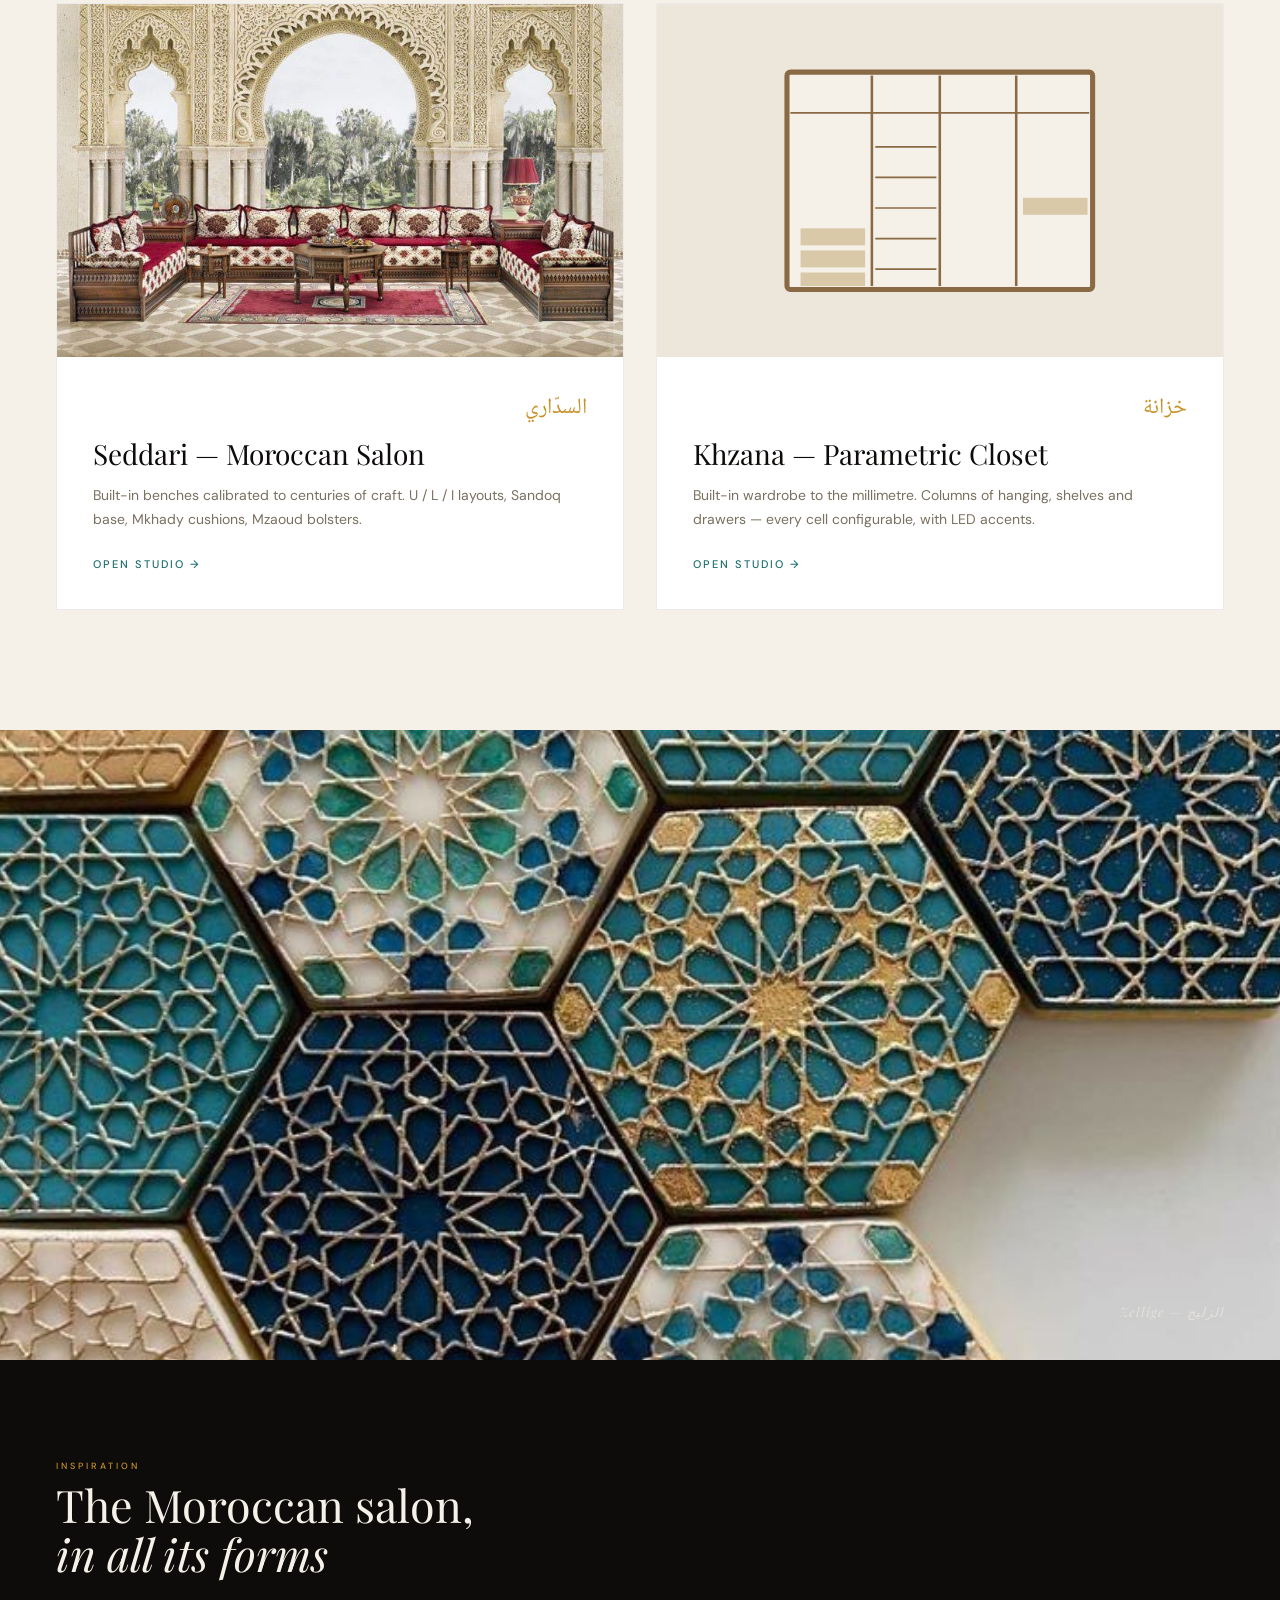
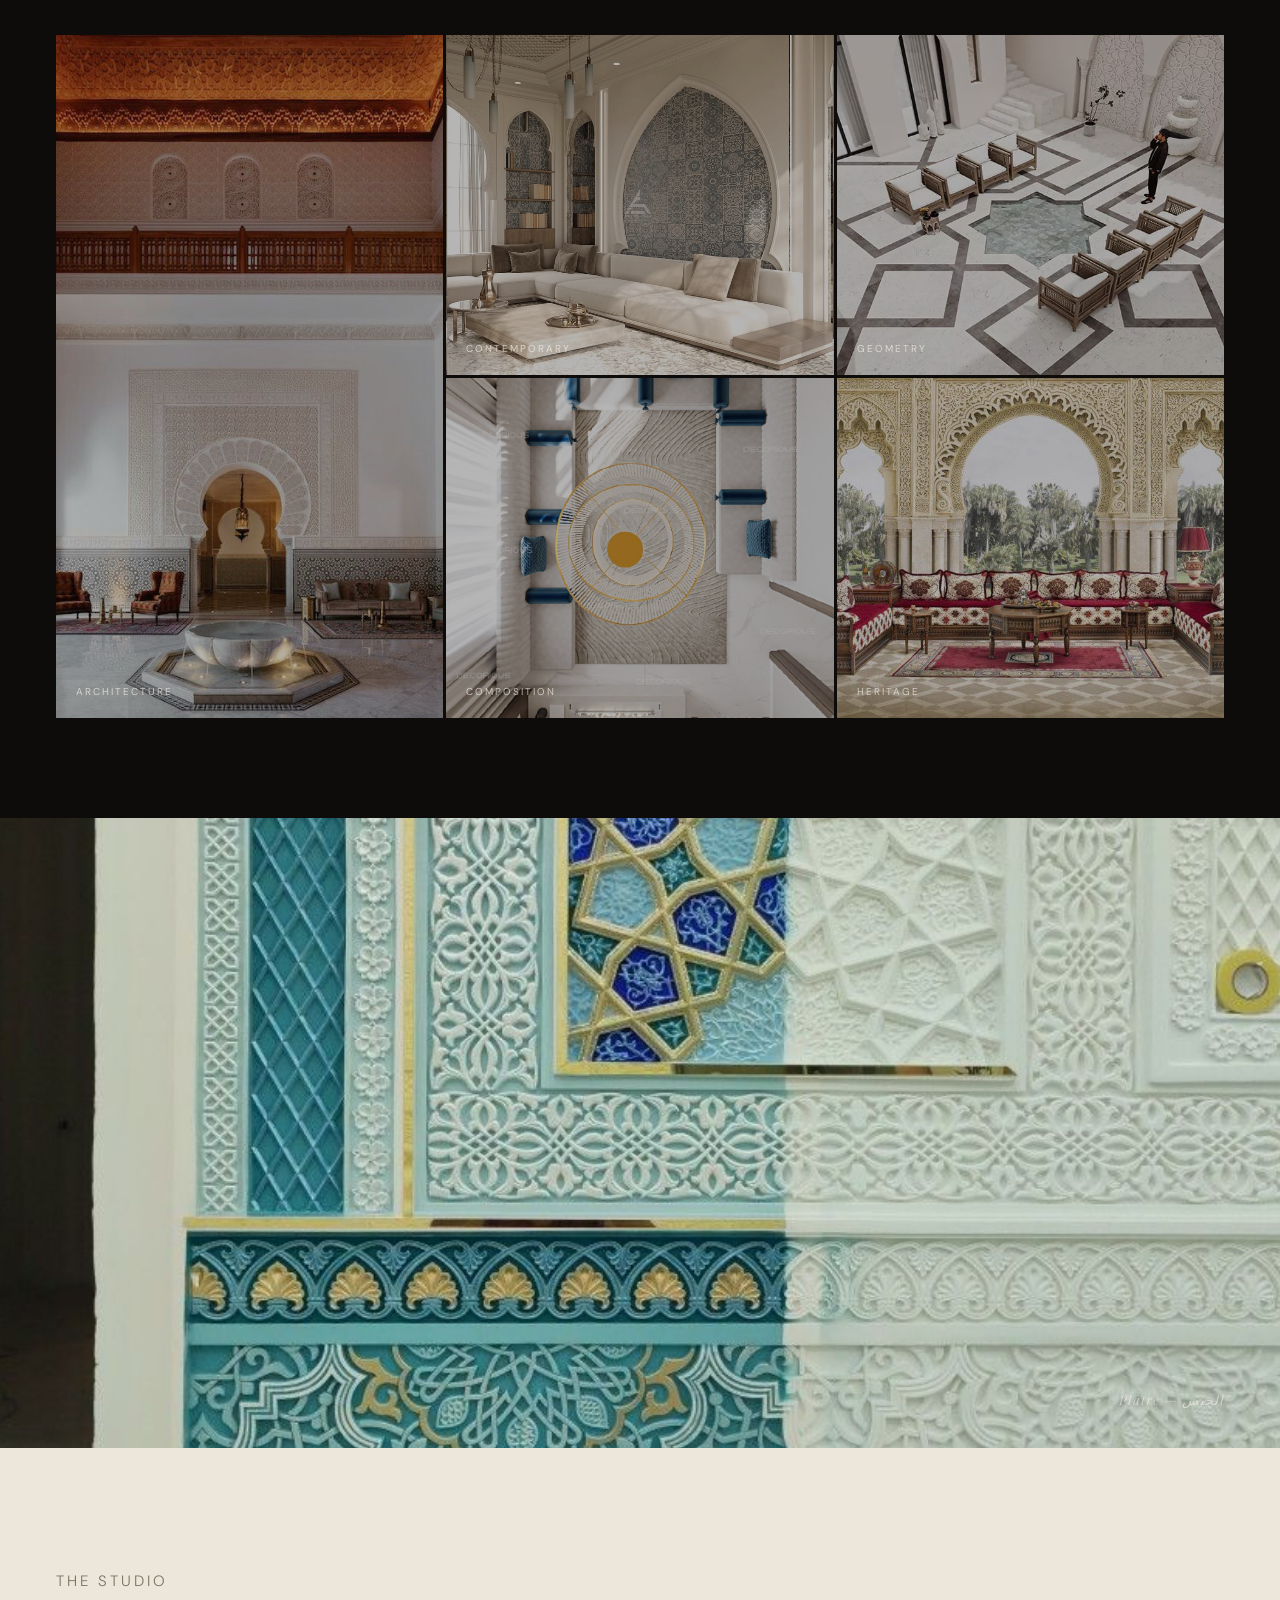
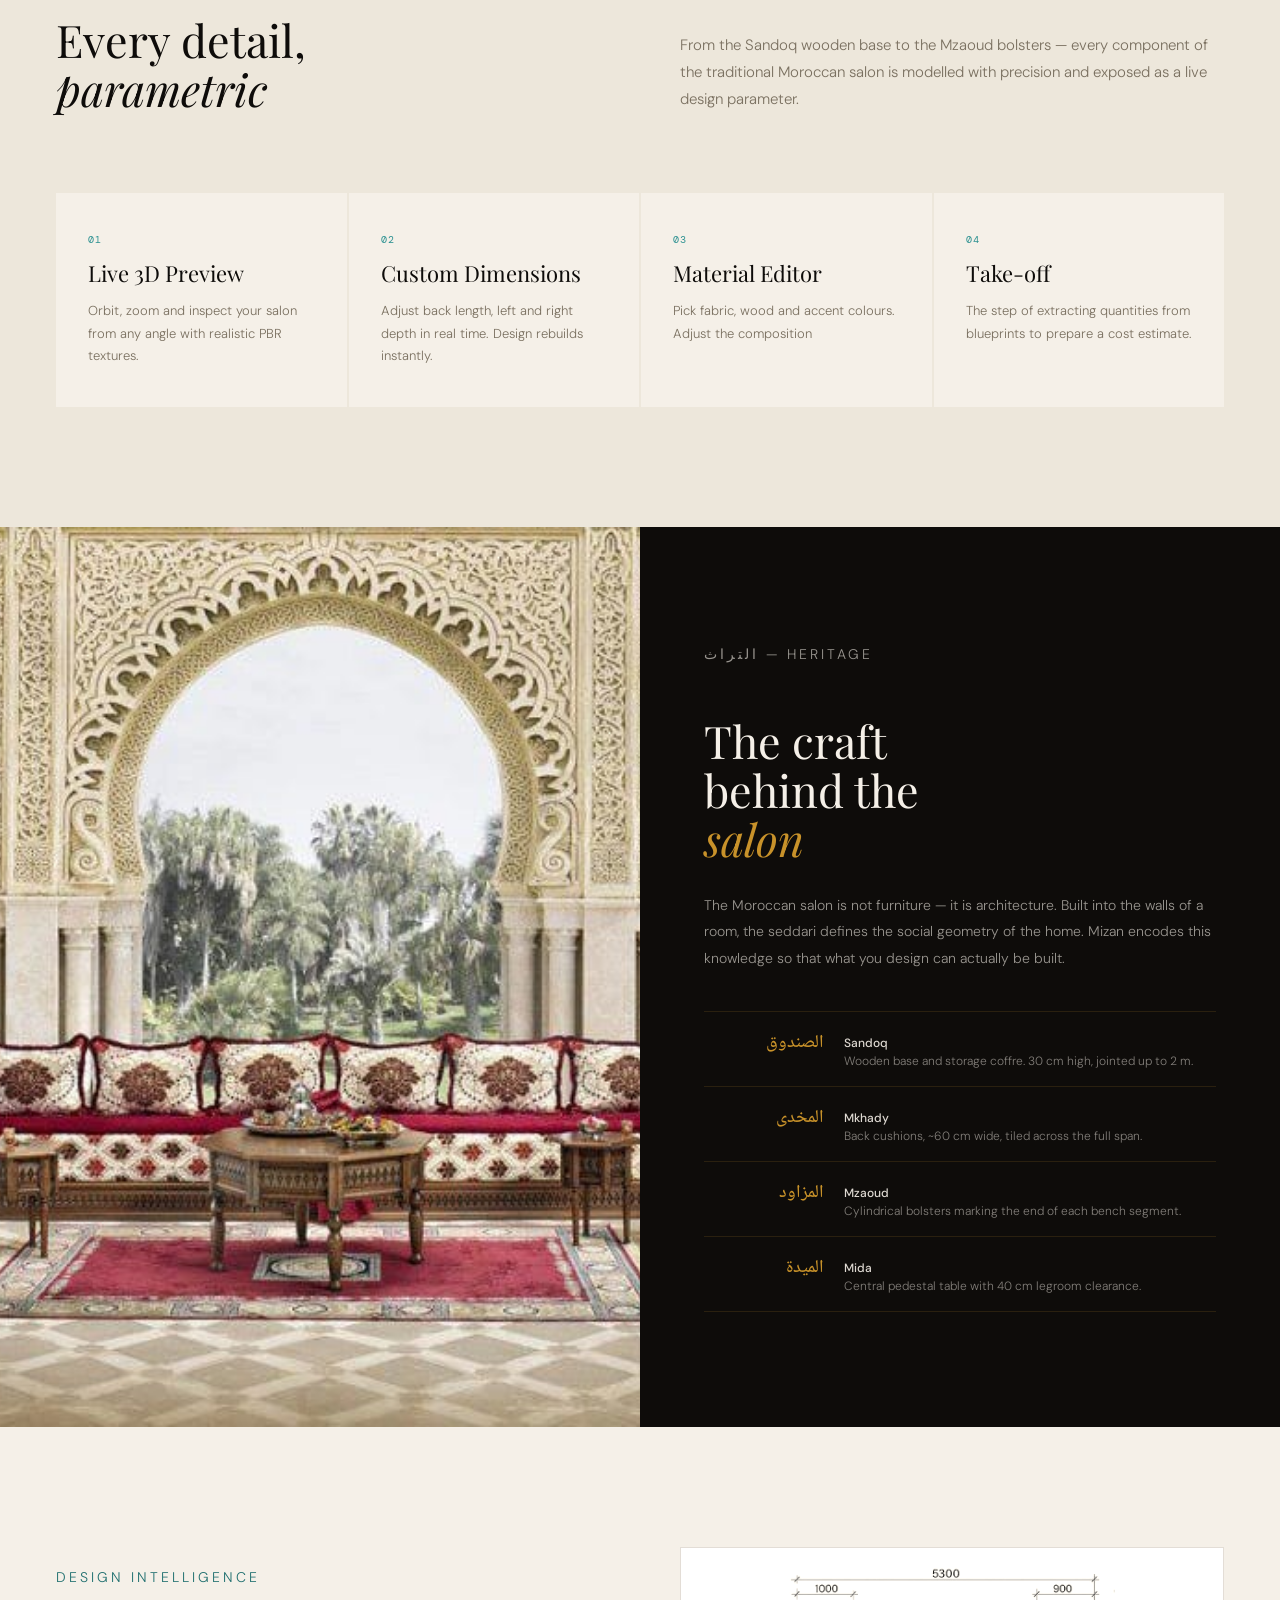
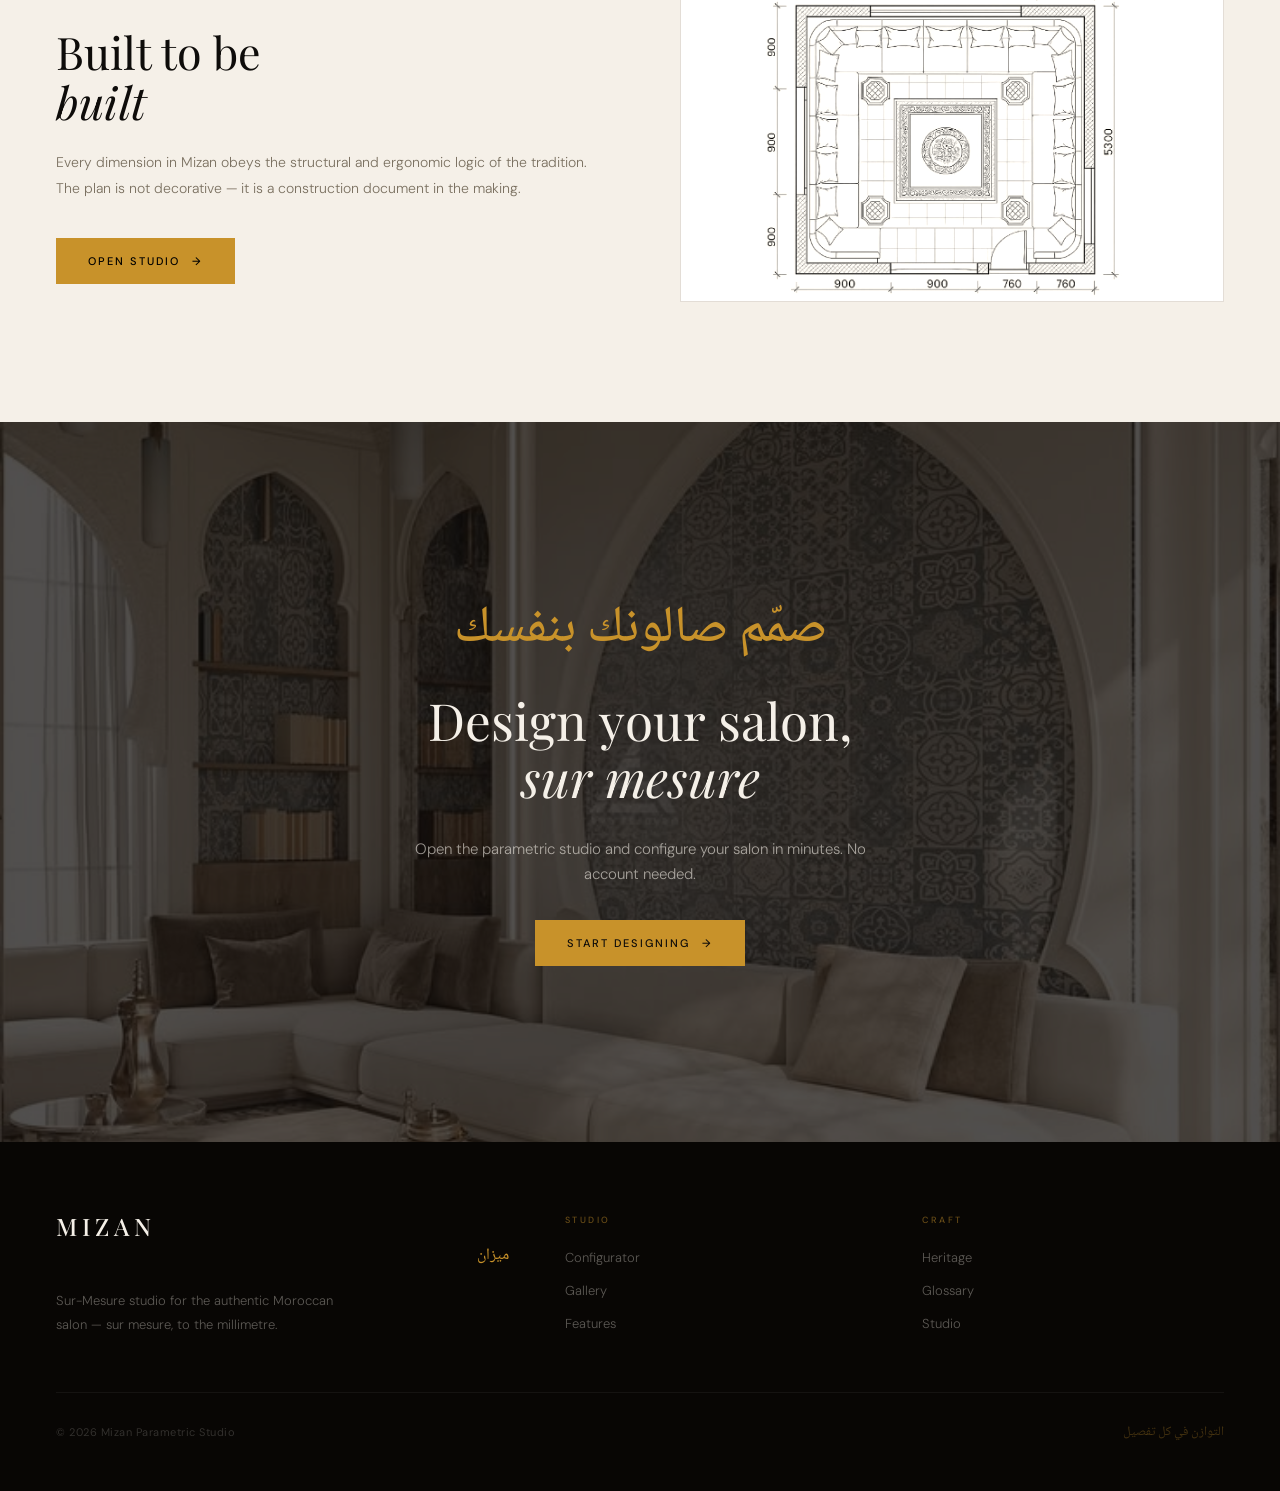
==== commit ea5d6b39: "Add parametric closet product alongside Moroccan salon - New ParametricClosetGenerator with configur" ====
--- a/index.html
+++ b/index.html
@@ -762,7 +762,7 @@
         <li><a href="#heritage">Craft</a></li>
         <li><a href="#plan">Studio</a></li>
       </ul>
-      <a class="nav-cta" href="configurator.html">Start Designing <span class="arr">→</span></a>
+      <a class="nav-cta" href="#studios">Start Designing <span class="arr">→</span></a>
     </div>
   </nav>
 
@@ -783,7 +783,7 @@
           Sur Mesure studio for the authentic Moroccan salon — built on centuries of craft, calibrated to the millimetre. 
         </p>
         <div class="hero-cta-row" id="heroCtaRow">
-          <a class="btn-primary" href="configurator.html">Start Designing <span class="arr">→</span></a>
+          <a class="btn-primary" href="#studios">Start Designing <span class="arr">→</span></a>
           <a class="btn-ghost" href="#gallery">Explore the craft</a>
         </div>
       </div>
@@ -805,6 +805,53 @@
     </div>
     <div class="fade-up d2">
       <p>Mizan — Arabic for balance — is a parametric studio for the authentic built-in Moroccan salon. Configure every dimension, preview it live in 3D, and receive an instant list of materials. Rooted in tradition. Precise to the millimetre.</p>
+    </div>
+  </section>
+
+  <!-- STUDIOS — Product chooser -->
+  <section id="studios" style="background: var(--ivory); color: var(--ink); padding: 120px 56px;">
+    <div style="text-align: center; margin-bottom: 64px;">
+      <p class="section-tag fade-up" style="color: var(--teal);">Choose your studio</p>
+      <h2 class="section-h2 fade-up d1" style="color: var(--ink);">Two crafts,<br /><em>one studio</em></h2>
+    </div>
+    <div style="display: grid; grid-template-columns: 1fr 1fr; gap: 32px; max-width: 1200px; margin: 0 auto;">
+      <a href="configurator.html?product=salon" class="fade-up d2" style="display:block; text-decoration:none; color:inherit; background:#fff; border:1px solid rgba(14,12,10,0.08); transition: transform .3s, box-shadow .3s;" onmouseover="this.style.transform='translateY(-4px)';this.style.boxShadow='0 20px 40px rgba(0,0,0,0.08)'" onmouseout="this.style.transform='';this.style.boxShadow=''">
+        <div style="aspect-ratio: 16/10; overflow:hidden;">
+          <img src="images/salon-grand-luxe.jpg" alt="Moroccan salon" style="width:100%; height:100%; object-fit:cover; display:block;" loading="lazy" />
+        </div>
+        <div style="padding: 32px 36px 36px;">
+          <p style="font-family: var(--arabic); font-size: 22px; color: var(--gold); direction: rtl; margin-bottom: 8px;">السدّاري</p>
+          <h3 style="font-family: var(--serif); font-size: 28px; font-weight: 400; margin-bottom: 12px;">Seddari — Moroccan Salon</h3>
+          <p style="font-size: 14px; line-height: 1.7; color: var(--muted); margin-bottom: 20px;">Built-in benches calibrated to centuries of craft. U / L / I layouts, Sandoq base, Mkhady cushions, Mzaoud bolsters.</p>
+          <span style="font-size: 11px; font-weight: 500; letter-spacing: 2px; text-transform: uppercase; color: var(--teal);">Open studio →</span>
+        </div>
+      </a>
+      <a href="configurator.html?product=closet" class="fade-up d3" style="display:block; text-decoration:none; color:inherit; background:#fff; border:1px solid rgba(14,12,10,0.08); transition: transform .3s, box-shadow .3s;" onmouseover="this.style.transform='translateY(-4px)';this.style.boxShadow='0 20px 40px rgba(0,0,0,0.08)'" onmouseout="this.style.transform='';this.style.boxShadow=''">
+        <div style="aspect-ratio: 16/10; overflow:hidden; background:#ede7db; display:flex; align-items:center; justify-content:center;">
+          <svg width="60%" height="70%" viewBox="0 0 200 140" fill="none">
+            <rect x="10" y="6" width="180" height="128" rx="2" stroke="#8a6a44" stroke-width="3" fill="#f5f0e8"/>
+            <line x1="60"  y1="8" x2="60"  y2="132" stroke="#8a6a44" stroke-width="1.5"/>
+            <line x1="100" y1="8" x2="100" y2="132" stroke="#8a6a44" stroke-width="1.5"/>
+            <line x1="145" y1="8" x2="145" y2="132" stroke="#8a6a44" stroke-width="1.5"/>
+            <line x1="12" y1="30" x2="188" y2="30" stroke="#8a6a44" stroke-width="1"/>
+            <rect x="18" y="98" width="38" height="10" fill="#d9c9a8"/>
+            <rect x="18" y="111" width="38" height="10" fill="#d9c9a8"/>
+            <rect x="18" y="124" width="38" height="8" fill="#d9c9a8"/>
+            <line x1="62" y1="50" x2="98" y2="50" stroke="#8a6a44" stroke-width="1"/>
+            <line x1="62" y1="68" x2="98" y2="68" stroke="#8a6a44" stroke-width="1"/>
+            <line x1="62" y1="86" x2="98" y2="86" stroke="#8a6a44" stroke-width="1"/>
+            <line x1="62" y1="104" x2="98" y2="104" stroke="#8a6a44" stroke-width="1"/>
+            <line x1="62" y1="122" x2="98" y2="122" stroke="#8a6a44" stroke-width="1"/>
+            <rect x="149" y="80" width="38" height="10" fill="#d9c9a8"/>
+          </svg>
+        </div>
+        <div style="padding: 32px 36px 36px;">
+          <p style="font-family: var(--arabic); font-size: 22px; color: var(--gold); direction: rtl; margin-bottom: 8px;">خزانة</p>
+          <h3 style="font-family: var(--serif); font-size: 28px; font-weight: 400; margin-bottom: 12px;">Khzana — Parametric Closet</h3>
+          <p style="font-size: 14px; line-height: 1.7; color: var(--muted); margin-bottom: 20px;">Built-in wardrobe to the millimetre. Columns of hanging, shelves and drawers — every cell configurable, with LED accents.</p>
+          <span style="font-size: 11px; font-weight: 500; letter-spacing: 2px; text-transform: uppercase; color: var(--teal);">Open studio →</span>
+        </div>
+      </a>
     </div>
   </section>
 
@@ -918,7 +965,7 @@
       <p class="section-tag">Design Intelligence</p>
       <h2 class="section-h2">Built to be<br /><em>built</em></h2>
       <p>Every dimension in Mizan obeys the structural and ergonomic logic of the tradition. The plan is not decorative — it is a construction document in the making.</p>
-      <a class="btn-primary" href="configurator.html" style="background: var(--teal); color: rgb(0, 0, 0); background-color: rgb(200, 146, 42)">Open Studio <span class="arr">→</span></a>
+      <a class="btn-primary" href="#studios" style="background: var(--teal); color: rgb(0, 0, 0); background-color: rgb(200, 146, 42)">Open Studio <span class="arr">→</span></a>
     </div>
     <div class="plan-image fade-up d2">
       <img src="images/salon-plan.jpg" alt="Salon floor plan" loading="lazy" />
@@ -932,7 +979,7 @@
       <div class="cta-arabic fade-up">صمّم صالونك بنفسك</div>
       <h2 class="fade-up d1">Design your salon,<br /><em>sur mesure</em></h2>
       <p class="fade-up d2">Open the parametric studio and configure your salon in minutes. No account needed.</p>
-      <a class="btn-primary fade-up d3" href="configurator.html">Start Designing <span class="arr">→</span></a>
+      <a class="btn-primary fade-up d3" href="#studios">Start Designing <span class="arr">→</span></a>
     </div>
   </section>
 
@@ -946,7 +993,7 @@
     <div>
       <div class="foot-col-title">Studio</div>
       <ul class="foot-links">
-        <li><a href="configurator.html">Configurator</a></li>
+        <li><a href="#studios">Configurator</a></li>
         <li><a href="#gallery">Gallery</a></li>
         <li><a href="#features">Features</a></li>
       </ul>
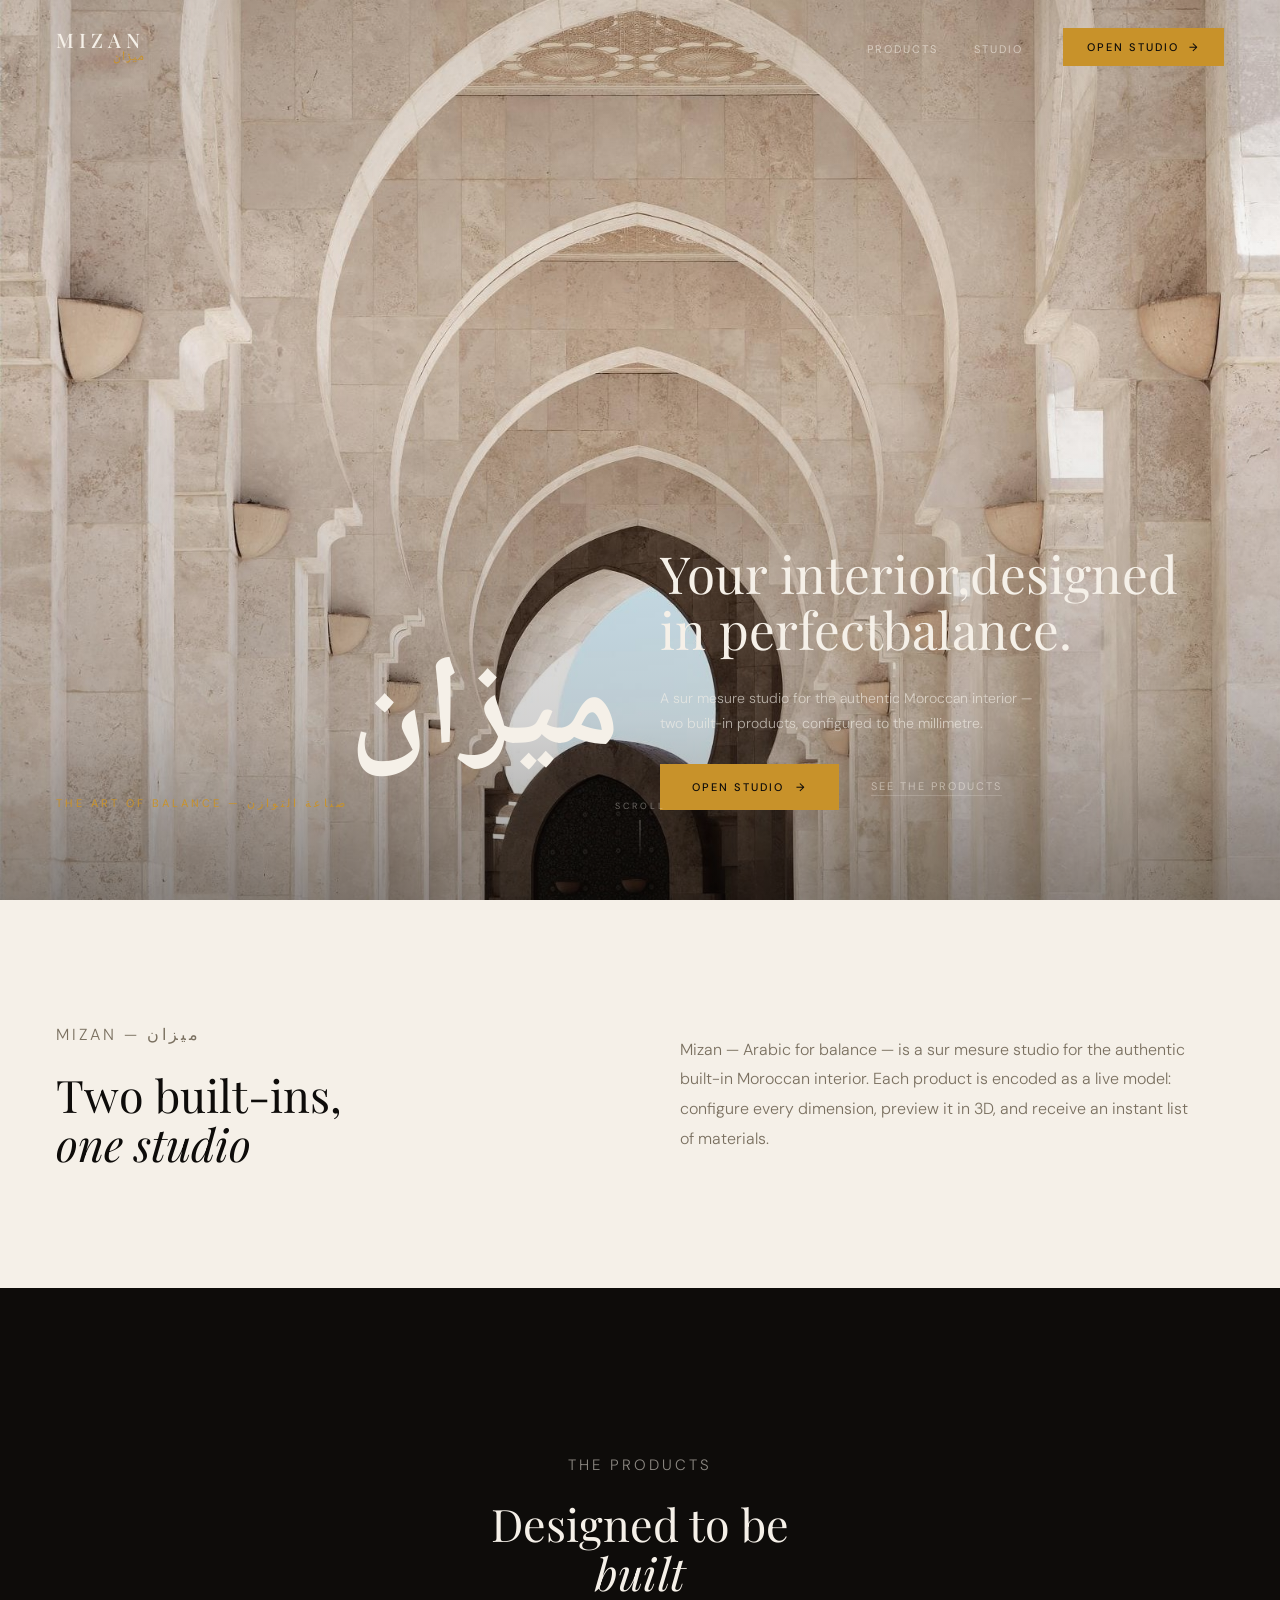
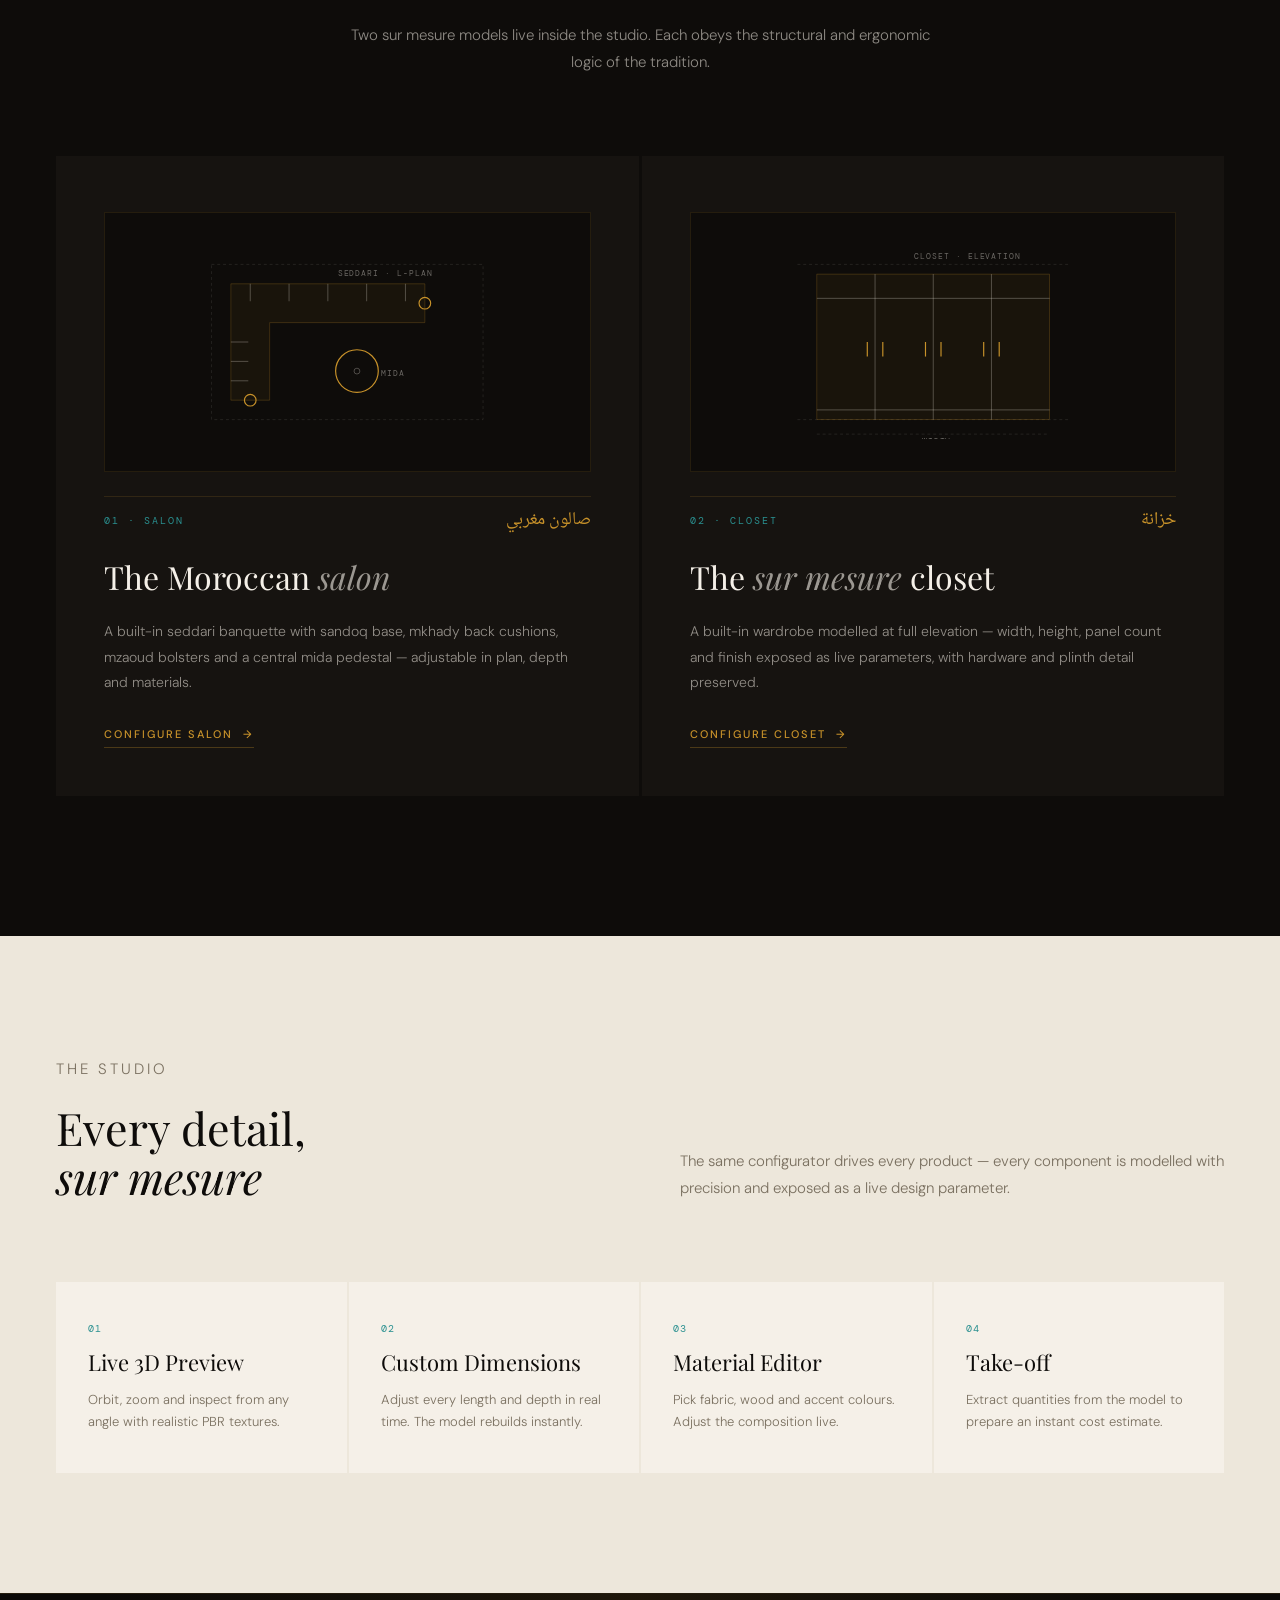
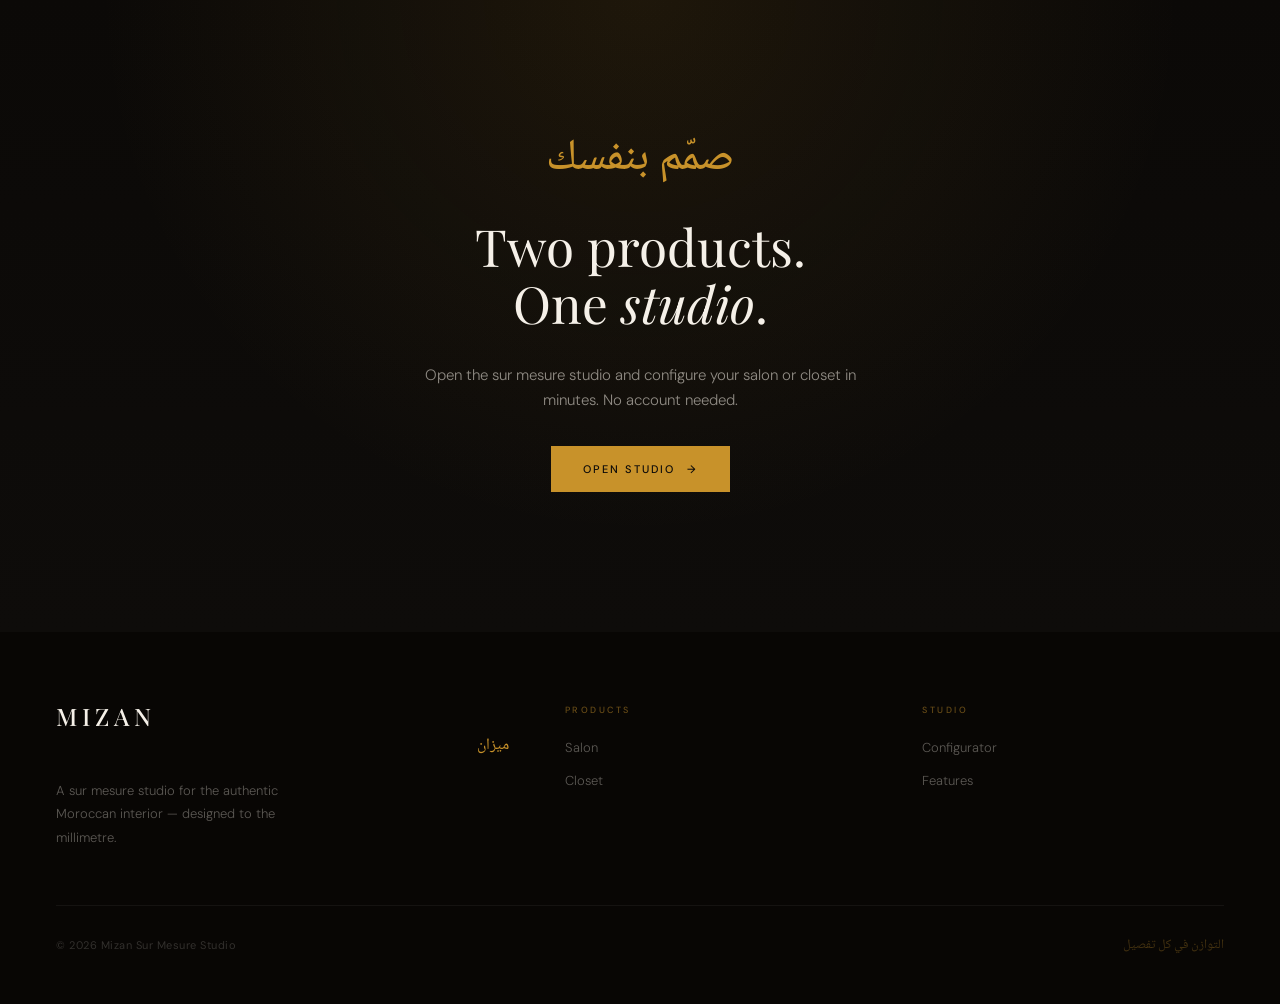
==== commit a7b8481b: "Redesign landing page around two products; drop "parametric" for "sur mesure" - index.html: image-li" ====
--- a/index.html
+++ b/index.html
@@ -3,7 +3,7 @@
 <head>
   <meta charset="UTF-8" />
   <meta name="viewport" content="width=device-width, initial-scale=1.0" />
-  <title>Mizan — Moroccan Salon Studio</title>
+  <title>Mizan — Sur Mesure Studio</title>
   <link rel="preconnect" href="https://fonts.googleapis.com" />
   <link rel="preconnect" href="https://fonts.gstatic.com" crossorigin />
   <link href="https://fonts.googleapis.com/css2?family=Playfair+Display:ital,wght@0,400;0,500;0,700;1,400;1,500&family=Noto+Naskh+Arabic:wght@400;500;700&family=DM+Sans:wght@300;400;500&family=DM+Mono&display=swap" rel="stylesheet" />
@@ -11,6 +11,7 @@
   <style>
     :root {
       --ink:    #0e0c0a;
+      --ink2:   #161310;
       --ivory:  #f5f0e8;
       --ivory2: #ede7db;
       --teal:   #1e6e6e;
@@ -33,9 +34,7 @@
       overflow-x: hidden;
     }
 
-    /* ─────────────────────────────────────────
-       NAV
-    ───────────────────────────────────────── */
+    /* NAV */
     #nav {
       position: fixed;
       top: 0; left: 0; right: 0;
@@ -51,272 +50,142 @@
       backdrop-filter: blur(12px);
       padding: 18px 56px;
     }
-
-    .nav-logo {
-      display: flex;
-      flex-direction: column;
-      gap: 1px;
-      text-decoration: none;
-    }
+    .nav-logo { display: flex; flex-direction: column; gap: 1px; text-decoration: none; }
     .nav-logo-en {
-      font-family: var(--serif);
-      font-size: 20px;
-      font-weight: 500;
-      letter-spacing: 5px;
-      color: var(--ivory);
-      line-height: 1;
+      font-family: var(--serif); font-size: 20px; font-weight: 500;
+      letter-spacing: 5px; color: var(--ivory); line-height: 1;
     }
     .nav-logo-ar {
-      font-family: var(--arabic);
-      font-size: 13px;
-      color: var(--gold);
-      letter-spacing: 1px;
-      line-height: 1;
-      direction: rtl;
-    }
-    .nav-right {
-      display: flex;
-      align-items: center;
-      gap: 40px;
-    }
-    .nav-links {
-      display: flex;
-      gap: 36px;
-      list-style: none;
-    }
+      font-family: var(--arabic); font-size: 13px; color: var(--gold);
+      letter-spacing: 1px; line-height: 1; direction: rtl;
+    }
+    .nav-right { display: flex; align-items: center; gap: 40px; }
+    .nav-links { display: flex; gap: 36px; list-style: none; }
     .nav-links a {
-      font-size: 11px;
-      font-weight: 400;
-      letter-spacing: 2px;
-      text-transform: uppercase;
-      color: rgba(245,240,232,0.6);
-      text-decoration: none;
-      transition: color 0.2s;
+      font-size: 11px; font-weight: 400; letter-spacing: 2px;
+      text-transform: uppercase; color: rgba(245,240,232,0.6);
+      text-decoration: none; transition: color 0.2s;
     }
     .nav-links a:hover { color: var(--ivory); }
-
     .nav-cta {
-      display: inline-flex;
-      align-items: center;
-      gap: 10px;
-      font-size: 11px;
-      font-weight: 500;
-      letter-spacing: 2px;
-      text-transform: uppercase;
-      color: var(--ink);
-      background: var(--gold);
-      padding: 12px 24px;
-      text-decoration: none;
+      display: inline-flex; align-items: center; gap: 10px;
+      font-size: 11px; font-weight: 500; letter-spacing: 2px;
+      text-transform: uppercase; color: var(--ink); background: var(--gold);
+      padding: 12px 24px; text-decoration: none;
       transition: background 0.2s, gap 0.2s;
     }
     .nav-cta:hover { background: var(--ivory); gap: 16px; }
 
-
-    /* ─────────────────────────────────────────
-       HERO — full screen cinematic
-    ───────────────────────────────────────── */
-    #hero {
-      position: relative;
-      height: 100vh;
-      overflow: hidden;
-    }
+    /* HERO */
+    #hero { position: relative; height: 100vh; overflow: hidden; }
     .hero-img {
-      position: absolute;
-      inset: -10% 0;
+      position: absolute; inset: -10% 0;
       background: url('images/mosque-arches.jpg') center top / cover no-repeat;
-      transform-origin: center top;
-      will-change: transform;
+      transform-origin: center top; will-change: transform;
     }
     .hero-img::after {
-      content: '';
-      position: absolute;
-      inset: 0;
+      content: ''; position: absolute; inset: 0;
       background: linear-gradient(
         to bottom,
         rgba(14,12,10,0.10) 0%,
         rgba(14,12,10,0.02) 40%,
         rgba(14,12,10,0.18) 75%,
-        rgba(14,12,10,0.38) 100%
+        rgba(14,12,10,0.55) 100%
       );
     }
-
     .hero-content {
-      position: absolute;
-      bottom: 10vh;
-      left: 56px;
-      right: 56px;
-      display: grid;
-      grid-template-columns: 1fr 1fr;
-      align-items: flex-end;
-      gap: 40px;
-    }
-    .hero-left-text { }
+      position: absolute; bottom: 10vh; left: 56px; right: 56px;
+      display: grid; grid-template-columns: 1fr 1fr;
+      align-items: flex-end; gap: 40px;
+    }
     .hero-arabic-big {
       font-family: var(--arabic);
       font-size: clamp(72px, 10vw, 140px);
-      font-weight: 700;
-      color: var(--ivory);
-      line-height: 1;
-      direction: rtl;
-      opacity: 0;
-      transform: translateY(30px);
+      font-weight: 700; color: var(--ivory);
+      line-height: 1; direction: rtl;
+      opacity: 0; transform: translateY(30px);
       transition: opacity 1s ease 0.2s, transform 1s ease 0.2s;
     }
     .hero-arabic-big.visible { opacity: 1; transform: none; }
-
     .hero-sub {
-      font-size: 11px;
-      font-weight: 400;
-      letter-spacing: 3px;
-      text-transform: uppercase;
-      color: var(--gold);
-      margin-top: 16px;
-      opacity: 0;
-      transform: translateY(20px);
+      font-size: 11px; font-weight: 400; letter-spacing: 3px;
+      text-transform: uppercase; color: var(--gold); margin-top: 16px;
+      opacity: 0; transform: translateY(20px);
       transition: opacity 0.9s ease 0.5s, transform 0.9s ease 0.5s;
     }
     .hero-sub.visible { opacity: 1; transform: none; }
-
-    .hero-right-text {
-      display: flex;
-      flex-direction: column;
-      align-items: flex-start;
-      gap: 28px;
-    }
+    .hero-right-text { display: flex; flex-direction: column; align-items: flex-start; gap: 28px; }
     .hero-title {
-      font-family: var(--serif);
-      font-size: clamp(36px, 4vw, 60px);
-      font-weight: 400;
-      line-height: 1.1;
-      color: var(--ivory);
+      font-family: var(--serif); font-size: clamp(36px, 4vw, 60px);
+      font-weight: 400; line-height: 1.1; color: var(--ivory);
     }
     .hero-title em { font-style: italic; color: rgba(245,240,232,0.7); }
-
-    /* Word-by-word reveal */
     .word-reveal .word {
-      display: inline-block;
-      opacity: 0;
-      transform: translateY(24px);
+      display: inline-block; opacity: 0; transform: translateY(24px);
       transition: opacity 0.6s ease, transform 0.6s ease;
     }
     .word-reveal.visible .word { opacity: 1; transform: none; }
-
     .hero-desc {
-      font-size: 14px;
-      font-weight: 300;
-      line-height: 1.8;
-      color: rgba(245,240,232,0.6);
-      max-width: 360px;
-      opacity: 0;
-      transition: opacity 1s ease 1s;
+      font-size: 14px; font-weight: 300; line-height: 1.8;
+      color: rgba(245,240,232,0.65); max-width: 380px;
+      opacity: 0; transition: opacity 1s ease 1s;
     }
     .hero-desc.visible { opacity: 1; }
-
     .hero-cta-row {
-      display: flex;
-      align-items: center;
-      gap: 32px;
-      opacity: 0;
-      transform: translateY(16px);
+      display: flex; align-items: center; gap: 32px;
+      opacity: 0; transform: translateY(16px);
       transition: opacity 0.8s ease 1.1s, transform 0.8s ease 1.1s;
     }
     .hero-cta-row.visible { opacity: 1; transform: none; }
-
     .btn-primary {
-      display: inline-flex;
-      align-items: center;
-      gap: 12px;
-      background: var(--gold);
-      color: var(--ink);
-      font-family: var(--sans);
-      font-size: 11px;
-      font-weight: 500;
-      letter-spacing: 2px;
-      text-transform: uppercase;
-      padding: 16px 32px;
-      text-decoration: none;
+      display: inline-flex; align-items: center; gap: 12px;
+      background: var(--gold); color: var(--ink);
+      font-family: var(--sans); font-size: 11px; font-weight: 500;
+      letter-spacing: 2px; text-transform: uppercase;
+      padding: 16px 32px; text-decoration: none;
       transition: background 0.2s, gap 0.2s;
     }
     .btn-primary:hover { background: var(--ivory); gap: 18px; }
     .btn-primary .arr { transition: transform 0.2s; }
     .btn-primary:hover .arr { transform: translateX(4px); }
-
     .btn-ghost {
-      font-size: 11px;
-      font-weight: 400;
-      letter-spacing: 2px;
-      text-transform: uppercase;
-      color: rgba(245,240,232,0.5);
-      text-decoration: none;
-      border-bottom: 1px solid rgba(245,240,232,0.2);
-      padding-bottom: 2px;
-      transition: color 0.2s, border-color 0.2s;
+      font-size: 11px; font-weight: 400; letter-spacing: 2px;
+      text-transform: uppercase; color: rgba(245,240,232,0.5);
+      text-decoration: none; border-bottom: 1px solid rgba(245,240,232,0.2);
+      padding-bottom: 2px; transition: color 0.2s, border-color 0.2s;
     }
     .btn-ghost:hover { color: var(--ivory); border-color: var(--ivory); }
-
-    /* scroll indicator */
     .scroll-cue {
-      position: absolute;
-      bottom: 40px;
-      left: 50%;
+      position: absolute; bottom: 40px; left: 50%;
       transform: translateX(-50%);
-      display: flex;
-      flex-direction: column;
-      align-items: center;
-      gap: 8px;
-      opacity: 0.4;
-      animation: scrollBob 2s ease-in-out infinite;
-    }
-    .scroll-cue span {
-      font-size: 9px;
-      letter-spacing: 3px;
-      text-transform: uppercase;
-    }
-    .scroll-cue-line {
-      width: 1px;
-      height: 40px;
-      background: linear-gradient(to bottom, var(--ivory), transparent);
-    }
+      display: flex; flex-direction: column; align-items: center;
+      gap: 8px; opacity: 0.4; animation: scrollBob 2s ease-in-out infinite;
+    }
+    .scroll-cue span { font-size: 9px; letter-spacing: 3px; text-transform: uppercase; }
+    .scroll-cue-line { width: 1px; height: 40px; background: linear-gradient(to bottom, var(--ivory), transparent); }
     @keyframes scrollBob {
       0%, 100% { transform: translateX(-50%) translateY(0); }
       50% { transform: translateX(-50%) translateY(6px); }
     }
 
-    /* ─────────────────────────────────────────
-       SECTION COMMONS
-    ───────────────────────────────────────── */
+    /* SECTION COMMONS */
     .section-tag {
-      font-size: 9px;
-      font-weight: 500;
-      letter-spacing: 3px;
-      text-transform: uppercase;
-      color: var(--gold);
-      margin-bottom: 20px;
+      font-size: 9px; font-weight: 500; letter-spacing: 3px;
+      text-transform: uppercase; color: var(--gold); margin-bottom: 20px;
     }
     .section-h2 {
-      font-family: var(--serif);
-      font-size: clamp(36px, 3.5vw, 60px);
-      font-weight: 400;
-      line-height: 1.1;
+      font-family: var(--serif); font-size: clamp(36px, 3.5vw, 60px);
+      font-weight: 400; line-height: 1.1;
     }
     .section-h2 em { font-style: italic; }
-
-    /* fade-up on scroll */
-    .fade-up {
-      opacity: 0;
-      transform: translateY(40px);
-      transition: opacity 0.9s ease, transform 0.9s ease;
-    }
+    .fade-up { opacity: 0; transform: translateY(40px); transition: opacity 0.9s ease, transform 0.9s ease; }
     .fade-up.visible { opacity: 1; transform: none; }
     .fade-up.d1 { transition-delay: 0.1s; }
     .fade-up.d2 { transition-delay: 0.2s; }
     .fade-up.d3 { transition-delay: 0.3s; }
     .fade-up.d4 { transition-delay: 0.4s; }
-    .fade-up.d5 { transition-delay: 0.5s; }
-
-    /* ─────────────────────────────────────────
-       INTRO — ivory break
-    ───────────────────────────────────────── */
+
+    /* INTRO */
     #intro {
       background: var(--ivory);
       color: var(--ink);
@@ -328,109 +197,92 @@
     }
     #intro .section-h2 { color: var(--ink); }
     #intro p {
-      font-size: 16px;
+      font-size: 16px; font-weight: 300; line-height: 1.85;
+      color: var(--muted); text-wrap: pretty;
+    }
+
+    /* PRODUCTS */
+    #products {
+      background: var(--ink);
+      padding: 140px 56px;
+    }
+    .products-header {
+      max-width: 880px;
+      margin: 0 auto 80px;
+      text-align: center;
+    }
+    .products-header .section-h2 { color: var(--ivory); }
+    .products-header p {
+      margin-top: 24px;
+      font-size: 15px;
       font-weight: 300;
-      line-height: 1.85;
-      color: var(--muted);
-      text-wrap: pretty;
-    }
-    .intro-arabic-accent {
-      font-family: var(--arabic);
-      font-size: 80px;
-      font-weight: 700;
-      color: var(--teal);
-      direction: rtl;
-      line-height: 1;
-      opacity: 0.12;
-      position: absolute;
-      right: 56px;
-      top: 50%;
-      transform: translateY(-50%);
-      pointer-events: none;
-      user-select: none;
-    }
-
-    /* ─────────────────────────────────────────
-       FULL IMAGE — zellige
-    ───────────────────────────────────────── */
-    .full-image-section {
-      position: relative;
-      height: 70vh;
-      overflow: hidden;
-    }
-    .full-image-section img {
-      width: 100%;
-      height: 100%;
-      object-fit: cover;
-      display: block;
-      transform: scale(1.05);
-      transition: transform 8s ease;
-    }
-    .full-image-section:hover img { transform: scale(1.0); }
-    .full-image-caption {
-      position: absolute;
-      bottom: 40px;
-      right: 56px;
-      font-family: var(--serif);
-      font-size: 13px;
-      font-style: italic;
-      color: rgba(245,240,232,0.6);
-      letter-spacing: 1px;
-    }
-
-    /* ─────────────────────────────────────────
-       GALLERY — bento grid
-    ───────────────────────────────────────── */
-    #gallery {
+      line-height: 1.8;
+      color: rgba(245,240,232,0.55);
+      max-width: 580px;
+      margin-left: auto;
+      margin-right: auto;
+    }
+    .products-grid {
+      display: grid;
+      grid-template-columns: 1fr 1fr;
+      gap: 3px;
+      max-width: 1280px;
+      margin: 0 auto;
+    }
+    .product-card {
+      background: var(--ink2);
+      padding: 56px 48px 48px;
+      display: flex;
+      flex-direction: column;
+      gap: 24px;
+      transition: background 0.3s;
+    }
+    .product-card:hover { background: #1c1814; }
+    .product-diagram {
       background: var(--ink);
-      padding: 100px 56px;
-    }
-    #gallery .section-tag { margin-bottom: 8px; }
-    #gallery .section-h2 { margin-bottom: 56px; color: var(--ivory); }
-
-    .bento {
-      display: grid;
-      grid-template-columns: 1fr 1fr 1fr;
-      grid-template-rows: 340px 340px;
-      gap: 3px;
-    }
-    .bento-cell {
-      position: relative;
-      overflow: hidden;
-      cursor: pointer;
-    }
-    .bento-cell img {
-      width: 100%; height: 100%;
-      object-fit: cover;
-      display: block;
-      transition: transform 0.7s ease;
-    }
-    .bento-cell:hover img { transform: scale(1.06); }
-    .bento-cell::after {
-      content: '';
-      position: absolute;
-      inset: 0;
-      background: rgba(14,12,10,0.3);
-      transition: background 0.3s;
-    }
-    .bento-cell:hover::after { background: rgba(14,12,10,0.1); }
-    .bento-cell.tall { grid-row: span 2; }
-    .bento-cell.wide { grid-column: span 2; }
-
-    .bento-label {
-      position: absolute;
-      bottom: 20px;
-      left: 20px;
-      z-index: 2;
-      font-size: 10px;
-      letter-spacing: 2px;
-      text-transform: uppercase;
-      color: rgba(245,240,232,0.7);
-    }
-
-    /* ─────────────────────────────────────────
-       FEATURES
-    ───────────────────────────────────────── */
+      border: 1px solid rgba(200,146,42,0.12);
+      padding: 32px;
+      height: 260px;
+      display: flex;
+      align-items: center;
+      justify-content: center;
+    }
+    .product-diagram svg { width: 100%; height: 100%; }
+    .product-diagram .stroke { stroke: var(--gold); fill: none; stroke-width: 1.2; }
+    .product-diagram .stroke-soft { stroke: rgba(245,240,232,0.35); fill: none; stroke-width: 0.8; }
+    .product-diagram .stroke-dim { stroke: rgba(245,240,232,0.2); fill: none; stroke-width: 0.5; stroke-dasharray: 3 3; }
+    .product-diagram .fill-soft { fill: rgba(200,146,42,0.06); stroke: rgba(200,146,42,0.4); stroke-width: 0.6; }
+    .product-diagram text {
+      font-family: var(--mono); font-size: 8px;
+      fill: rgba(245,240,232,0.4); letter-spacing: 1px;
+    }
+    .product-meta {
+      display: flex; justify-content: space-between; align-items: baseline;
+      padding-top: 8px; border-top: 1px solid rgba(200,146,42,0.15);
+    }
+    .product-n { font-family: var(--mono); font-size: 10px; color: var(--teal2); letter-spacing: 2px; }
+    .product-ar { font-family: var(--arabic); font-size: 18px; color: var(--gold); direction: rtl; }
+    .product-title {
+      font-family: var(--serif); font-size: 32px; font-weight: 400;
+      color: var(--ivory); line-height: 1.15;
+    }
+    .product-title em { font-style: italic; color: rgba(245,240,232,0.6); }
+    .product-body {
+      font-size: 14px; font-weight: 300; line-height: 1.8;
+      color: rgba(245,240,232,0.55); flex-grow: 1;
+    }
+    .product-cta {
+      align-self: flex-start;
+      display: inline-flex; align-items: center; gap: 10px;
+      font-size: 11px; font-weight: 500; letter-spacing: 2px;
+      text-transform: uppercase; color: var(--gold); text-decoration: none;
+      border-bottom: 1px solid rgba(200,146,42,0.3);
+      padding-bottom: 6px; margin-top: 8px;
+      transition: color 0.2s, gap 0.2s, border-color 0.2s;
+    }
+    .product-cta:hover { color: var(--ivory); border-color: var(--ivory); gap: 14px; }
+
+    /* FEATURES */
     #features {
       background: var(--ivory2);
       color: var(--ink);
@@ -445,12 +297,8 @@
     }
     #features .section-h2 { color: var(--ink); }
     .features-header p {
-      font-size: 15px;
-      font-weight: 300;
-      line-height: 1.8;
-      color: var(--muted);
-    }
-
+      font-size: 15px; font-weight: 300; line-height: 1.8; color: var(--muted);
+    }
     .features-list {
       display: grid;
       grid-template-columns: repeat(4, 1fr);
@@ -465,178 +313,42 @@
       transition: background 0.25s;
     }
     .feat:hover { background: white; }
-    .feat-n {
-      font-family: var(--mono);
-      font-size: 10px;
-      color: var(--teal2);
-      letter-spacing: 1px;
-    }
-    .feat-title {
-      font-family: var(--serif);
-      font-size: 22px;
-      font-weight: 400;
-      line-height: 1.2;
-      color: var(--ink);
-    }
-    .feat-body {
-      font-size: 13px;
-      font-weight: 300;
-      line-height: 1.7;
-      color: var(--muted);
-    }
-
-    /* ─────────────────────────────────────────
-       HERITAGE / SPLIT IMAGE + TEXT
-    ───────────────────────────────────────── */
-    #heritage {
-      display: grid;
-      grid-template-columns: 1fr 1fr;
-      min-height: 100vh;
-    }
-    .heritage-img {
-      position: relative;
-      overflow: hidden;
-    }
-    .heritage-img img {
-      width: 100%; height: 100%;
-      object-fit: cover;
-      display: block;
-      transition: transform 10s ease;
-    }
-    .heritage-img:hover img { transform: scale(1.04); }
-
-    .heritage-text {
-      background: var(--ink);
-      padding: 100px 64px;
-      display: flex;
-      flex-direction: column;
-      justify-content: center;
-      gap: 28px;
-    }
-    .heritage-text .section-h2 { color: var(--ivory); }
-    .heritage-text .section-h2 em { color: var(--gold); }
-    .heritage-text p {
-      font-size: 14px;
-      font-weight: 300;
-      line-height: 1.9;
-      color: rgba(245,240,232,0.6);
-      text-wrap: pretty;
-    }
-
-    /* Glossary */
-    .glossary { display: flex; flex-direction: column; margin-top: 12px; }
-    .gloss-row {
-      display: grid;
-      grid-template-columns: 120px 1fr;
-      gap: 20px;
-      padding: 16px 0;
-      border-top: 1px solid rgba(200,146,42,0.15);
-      align-items: baseline;
-    }
-    .gloss-row:last-child { border-bottom: 1px solid rgba(200,146,42,0.15); }
-    .gloss-ar {
-      font-family: var(--arabic);
-      font-size: 18px;
-      color: var(--gold);
-      direction: rtl;
-      font-weight: 500;
-    }
-    .gloss-en { font-size: 12px; font-weight: 300; color: rgba(245,240,232,0.5); line-height: 1.5; }
-    .gloss-en strong { font-weight: 500; color: rgba(245,240,232,0.9); display: block; }
-
-    /* ─────────────────────────────────────────
-       PLAN SECTION
-    ───────────────────────────────────────── */
-    #plan {
-      background: var(--ivory);
-      padding: 120px 56px;
-      display: grid;
-      grid-template-columns: 1fr 1fr;
-      gap: 80px;
-      align-items: center;
-      color: var(--ink);
-    }
-    #plan .section-tag { color: var(--teal); }
-    #plan .section-h2 { color: var(--ink); margin-bottom: 24px; }
-    #plan p {
-      font-size: 14px;
-      font-weight: 300;
-      line-height: 1.85;
-      color: var(--muted);
-      margin-bottom: 36px;
-    }
-    .plan-image {
-      position: relative;
-      border: 1px solid rgba(14,12,10,0.08);
-      overflow: hidden;
-    }
-    .plan-image img {
-      width: 100%;
-      display: block;
-      filter: sepia(0.1) contrast(1.05);
-      transition: filter 0.3s;
-    }
-    .plan-image:hover img { filter: none; }
-
-    /* ─────────────────────────────────────────
-       CTA BAND
-    ───────────────────────────────────────── */
+    .feat-n { font-family: var(--mono); font-size: 10px; color: var(--teal2); letter-spacing: 1px; }
+    .feat-title { font-family: var(--serif); font-size: 22px; font-weight: 400; line-height: 1.2; color: var(--ink); }
+    .feat-body { font-size: 13px; font-weight: 300; line-height: 1.7; color: var(--muted); }
+
+    /* CTA BAND */
     #cta {
       position: relative;
-      height: 80vh;
-      overflow: hidden;
+      padding: 140px 40px;
       display: flex;
       align-items: center;
       justify-content: center;
-    }
-    .cta-bg {
-      position: absolute;
-      inset: 0;
-      background: url('images/salon-modern-arch.jpg') center / cover no-repeat;
-    }
-    .cta-bg::after {
-      content: '';
-      position: absolute;
-      inset: 0;
-      background: rgba(14,12,10,0.72);
+      background:
+        radial-gradient(ellipse at 50% 0%, rgba(200,146,42,0.10), transparent 60%),
+        linear-gradient(180deg, #0b0907 0%, #0e0c0a 100%);
+      border-top: 1px solid rgba(200,146,42,0.12);
     }
     .cta-content {
-      position: relative;
-      z-index: 2;
-      text-align: center;
-      display: flex;
-      flex-direction: column;
-      align-items: center;
-      gap: 32px;
-      padding: 0 40px;
+      position: relative; text-align: center;
+      display: flex; flex-direction: column; align-items: center; gap: 32px;
+      max-width: 640px;
     }
     .cta-arabic {
-      font-family: var(--arabic);
-      font-size: clamp(32px, 4vw, 56px);
-      font-weight: 500;
-      color: var(--gold);
-      direction: rtl;
-      line-height: 1.2;
+      font-family: var(--arabic); font-size: clamp(28px, 3.4vw, 48px);
+      font-weight: 500; color: var(--gold); direction: rtl; line-height: 1.2;
     }
     .cta-content h2 {
-      font-family: var(--serif);
-      font-size: clamp(36px, 4vw, 64px);
-      font-weight: 400;
-      color: var(--ivory);
-      line-height: 1.1;
+      font-family: var(--serif); font-size: clamp(36px, 4vw, 60px);
+      font-weight: 400; color: var(--ivory); line-height: 1.1;
     }
     .cta-content h2 em { font-style: italic; }
     .cta-content p {
-      font-size: 15px;
-      font-weight: 300;
-      color: rgba(245,240,232,0.6);
-      max-width: 460px;
-      line-height: 1.7;
-    }
-
-    /* ─────────────────────────────────────────
-       FOOTER
-    ───────────────────────────────────────── */
+      font-size: 15px; font-weight: 300; color: rgba(245,240,232,0.55);
+      max-width: 460px; line-height: 1.7;
+    }
+
+    /* FOOTER */
     footer {
       background: #080604;
       padding: 72px 56px 48px;
@@ -644,108 +356,46 @@
       grid-template-columns: 1.5fr 1fr 1fr;
       gap: 56px;
     }
-    .foot-brand {}
     .foot-logo-en {
-      font-family: var(--serif);
-      font-size: 24px;
-      font-weight: 500;
-      letter-spacing: 5px;
-      color: var(--ivory);
-      line-height: 1;
-      margin-bottom: 4px;
+      font-family: var(--serif); font-size: 24px; font-weight: 500;
+      letter-spacing: 5px; color: var(--ivory); line-height: 1; margin-bottom: 4px;
     }
     .foot-logo-ar {
-      font-family: var(--arabic);
-      font-size: 16px;
-      color: var(--gold);
-      direction: rtl;
-      margin-bottom: 20px;
+      font-family: var(--arabic); font-size: 16px; color: var(--gold);
+      direction: rtl; margin-bottom: 20px;
     }
     .foot-brand p {
-      font-size: 13px;
-      font-weight: 300;
-      line-height: 1.8;
-      color: rgba(245,240,232,0.35);
-      max-width: 280px;
+      font-size: 13px; font-weight: 300; line-height: 1.8;
+      color: rgba(245,240,232,0.35); max-width: 280px;
     }
     .foot-col-title {
-      font-size: 9px;
-      font-weight: 500;
-      letter-spacing: 2.5px;
-      text-transform: uppercase;
-      color: rgba(200,146,42,0.5);
-      margin-bottom: 20px;
-    }
-    .foot-links {
-      list-style: none;
-      display: flex;
-      flex-direction: column;
-      gap: 12px;
-    }
+      font-size: 9px; font-weight: 500; letter-spacing: 2.5px;
+      text-transform: uppercase; color: rgba(200,146,42,0.5); margin-bottom: 20px;
+    }
+    .foot-links { list-style: none; display: flex; flex-direction: column; gap: 12px; }
     .foot-links a {
-      font-size: 13px;
-      font-weight: 300;
-      color: rgba(245,240,232,0.35);
-      text-decoration: none;
-      transition: color 0.2s;
+      font-size: 13px; font-weight: 300; color: rgba(245,240,232,0.35);
+      text-decoration: none; transition: color 0.2s;
     }
     .foot-links a:hover { color: var(--ivory); }
     .foot-bottom {
       grid-column: 1 / -1;
       border-top: 1px solid rgba(255,255,255,0.05);
       padding-top: 28px;
-      display: flex;
-      justify-content: space-between;
-      align-items: center;
-    }
-    .foot-copy {
-      font-size: 11px;
-      color: rgba(245,240,232,0.18);
-      letter-spacing: 0.5px;
-    }
-    .foot-tagline {
-      font-family: var(--arabic);
-      font-size: 13px;
-      color: rgba(200,146,42,0.3);
-      direction: rtl;
-    }
-
-    /* ─────────────────────────────────────────
-       HORIZONTAL MARQUEE
-    ───────────────────────────────────────── */
-    .marquee-wrap {
-      overflow: hidden;
-      background: var(--teal);
-      padding: 18px 0;
-      white-space: nowrap;
-    }
-    .marquee-track {
-      display: inline-flex;
-      gap: 0;
-      animation: marquee 18s linear infinite;
-    }
-    .marquee-item {
-      display: inline-flex;
-      align-items: center;
-      gap: 32px;
-      padding: 0 32px;
-      font-size: 11px;
-      font-weight: 500;
-      letter-spacing: 3px;
-      text-transform: uppercase;
-      color: rgba(245,240,232,0.8);
-    }
-    .marquee-dot {
-      width: 4px; height: 4px;
-      border-radius: 50%;
-      background: var(--gold);
-      flex-shrink: 0;
-    }
-    @keyframes marquee {
-      from { transform: translateX(0); }
-      to   { transform: translateX(-50%); }
-    }
-
+      display: flex; justify-content: space-between; align-items: center;
+    }
+    .foot-copy { font-size: 11px; color: rgba(245,240,232,0.18); letter-spacing: 0.5px; }
+    .foot-tagline { font-family: var(--arabic); font-size: 13px; color: rgba(200,146,42,0.3); direction: rtl; }
+
+    @media (max-width: 900px) {
+      #nav { padding: 20px 24px; }
+      .nav-links { display: none; }
+      .hero-content { left: 24px; right: 24px; grid-template-columns: 1fr; gap: 24px; }
+      #intro, #features, #products { padding: 80px 24px; }
+      #intro, .features-header { grid-template-columns: 1fr; gap: 32px; }
+      .products-grid, .features-list { grid-template-columns: 1fr; }
+      footer { grid-template-columns: 1fr; gap: 32px; padding: 56px 24px 32px; }
+    }
   </style>
 </head>
 <body>
@@ -758,228 +408,185 @@
     </a>
     <div class="nav-right">
       <ul class="nav-links">
-        <li><a href="#gallery">Gallery</a></li>
-        <li><a href="#heritage">Craft</a></li>
-        <li><a href="#plan">Studio</a></li>
+        <li><a href="#products">Products</a></li>
+        <li><a href="#features">Studio</a></li>
       </ul>
-      <a class="nav-cta" href="#studios">Start Designing <span class="arr">→</span></a>
+      <a class="nav-cta" href="configurator.html">Open Studio <span class="arr">→</span></a>
     </div>
   </nav>
 
   <!-- HERO -->
   <section id="hero">
     <div class="hero-img" id="heroImg" style="background-position: right center"></div>
-
-    <div class="hero-content" style="width: 1184.44px">
+    <div class="hero-content">
       <div class="hero-left-text">
         <div class="hero-arabic-big" id="heroAr">ميزان</div>
         <p class="hero-sub" id="heroSub">The Art of Balance — صناعة التوازن</p>
       </div>
       <div class="hero-right-text">
-        <h1 class="hero-title word-reveal" id="heroTitle">
-          <!-- words injected by JS -->
-        </h1>
-        <p class="hero-desc" id="heroDesc" style="width: 400px">
-          Sur Mesure studio for the authentic Moroccan salon — built on centuries of craft, calibrated to the millimetre. 
+        <h1 class="hero-title word-reveal" id="heroTitle"></h1>
+        <p class="hero-desc" id="heroDesc">
+          A sur mesure studio for the authentic Moroccan interior — two built-in products, configured to the millimetre.
         </p>
         <div class="hero-cta-row" id="heroCtaRow">
-          <a class="btn-primary" href="#studios">Start Designing <span class="arr">→</span></a>
-          <a class="btn-ghost" href="#gallery">Explore the craft</a>
+          <a class="btn-primary" href="configurator.html">Open Studio <span class="arr">→</span></a>
+          <a class="btn-ghost" href="#products">See the products</a>
         </div>
       </div>
     </div>
-
     <div class="scroll-cue">
       <span>Scroll</span>
       <div class="scroll-cue-line"></div>
     </div>
   </section>
-
-
 
   <!-- INTRO -->
   <section id="intro">
     <div class="fade-up">
       <p class="section-tag">Mizan — ميزان</p>
-      <h2 class="section-h2" style="margin-bottom:0">Every salon<br /><em>in balance</em></h2>
+      <h2 class="section-h2" style="margin-bottom:0">Two built-ins,<br /><em>one studio</em></h2>
     </div>
     <div class="fade-up d2">
-      <p>Mizan — Arabic for balance — is a parametric studio for the authentic built-in Moroccan salon. Configure every dimension, preview it live in 3D, and receive an instant list of materials. Rooted in tradition. Precise to the millimetre.</p>
+      <p>Mizan — Arabic for balance — is a sur mesure studio for the authentic built-in Moroccan interior. Each product is encoded as a live model: configure every dimension, preview it in 3D, and receive an instant list of materials.</p>
     </div>
   </section>
 
-  <!-- STUDIOS — Product chooser -->
-  <section id="studios" style="background: var(--ivory); color: var(--ink); padding: 120px 56px;">
-    <div style="text-align: center; margin-bottom: 64px;">
-      <p class="section-tag fade-up" style="color: var(--teal);">Choose your studio</p>
-      <h2 class="section-h2 fade-up d1" style="color: var(--ink);">Two crafts,<br /><em>one studio</em></h2>
-    </div>
-    <div style="display: grid; grid-template-columns: 1fr 1fr; gap: 32px; max-width: 1200px; margin: 0 auto;">
-      <a href="configurator.html?product=salon" class="fade-up d2" style="display:block; text-decoration:none; color:inherit; background:#fff; border:1px solid rgba(14,12,10,0.08); transition: transform .3s, box-shadow .3s;" onmouseover="this.style.transform='translateY(-4px)';this.style.boxShadow='0 20px 40px rgba(0,0,0,0.08)'" onmouseout="this.style.transform='';this.style.boxShadow=''">
-        <div style="aspect-ratio: 16/10; overflow:hidden;">
-          <img src="images/salon-grand-luxe.jpg" alt="Moroccan salon" style="width:100%; height:100%; object-fit:cover; display:block;" loading="lazy" />
-        </div>
-        <div style="padding: 32px 36px 36px;">
-          <p style="font-family: var(--arabic); font-size: 22px; color: var(--gold); direction: rtl; margin-bottom: 8px;">السدّاري</p>
-          <h3 style="font-family: var(--serif); font-size: 28px; font-weight: 400; margin-bottom: 12px;">Seddari — Moroccan Salon</h3>
-          <p style="font-size: 14px; line-height: 1.7; color: var(--muted); margin-bottom: 20px;">Built-in benches calibrated to centuries of craft. U / L / I layouts, Sandoq base, Mkhady cushions, Mzaoud bolsters.</p>
-          <span style="font-size: 11px; font-weight: 500; letter-spacing: 2px; text-transform: uppercase; color: var(--teal);">Open studio →</span>
-        </div>
-      </a>
-      <a href="configurator.html?product=closet" class="fade-up d3" style="display:block; text-decoration:none; color:inherit; background:#fff; border:1px solid rgba(14,12,10,0.08); transition: transform .3s, box-shadow .3s;" onmouseover="this.style.transform='translateY(-4px)';this.style.boxShadow='0 20px 40px rgba(0,0,0,0.08)'" onmouseout="this.style.transform='';this.style.boxShadow=''">
-        <div style="aspect-ratio: 16/10; overflow:hidden; background:#ede7db; display:flex; align-items:center; justify-content:center;">
-          <svg width="60%" height="70%" viewBox="0 0 200 140" fill="none">
-            <rect x="10" y="6" width="180" height="128" rx="2" stroke="#8a6a44" stroke-width="3" fill="#f5f0e8"/>
-            <line x1="60"  y1="8" x2="60"  y2="132" stroke="#8a6a44" stroke-width="1.5"/>
-            <line x1="100" y1="8" x2="100" y2="132" stroke="#8a6a44" stroke-width="1.5"/>
-            <line x1="145" y1="8" x2="145" y2="132" stroke="#8a6a44" stroke-width="1.5"/>
-            <line x1="12" y1="30" x2="188" y2="30" stroke="#8a6a44" stroke-width="1"/>
-            <rect x="18" y="98" width="38" height="10" fill="#d9c9a8"/>
-            <rect x="18" y="111" width="38" height="10" fill="#d9c9a8"/>
-            <rect x="18" y="124" width="38" height="8" fill="#d9c9a8"/>
-            <line x1="62" y1="50" x2="98" y2="50" stroke="#8a6a44" stroke-width="1"/>
-            <line x1="62" y1="68" x2="98" y2="68" stroke="#8a6a44" stroke-width="1"/>
-            <line x1="62" y1="86" x2="98" y2="86" stroke="#8a6a44" stroke-width="1"/>
-            <line x1="62" y1="104" x2="98" y2="104" stroke="#8a6a44" stroke-width="1"/>
-            <line x1="62" y1="122" x2="98" y2="122" stroke="#8a6a44" stroke-width="1"/>
-            <rect x="149" y="80" width="38" height="10" fill="#d9c9a8"/>
+  <!-- PRODUCTS -->
+  <section id="products">
+    <div class="products-header fade-up">
+      <p class="section-tag">The Products</p>
+      <h2 class="section-h2">Designed to be<br /><em>built</em></h2>
+      <p>Two sur mesure models live inside the studio. Each obeys the structural and ergonomic logic of the tradition.</p>
+    </div>
+
+    <div class="products-grid">
+
+      <!-- PRODUCT 1: SALON -->
+      <article class="product-card fade-up">
+        <div class="product-diagram" aria-hidden="true">
+          <svg viewBox="0 0 320 200" preserveAspectRatio="xMidYMid meet">
+            <!-- room outline -->
+            <rect x="20" y="20" width="280" height="160" class="stroke-dim" />
+            <!-- L-shaped seddari (top-down) -->
+            <path d="M 40 40 L 240 40 L 240 80 L 80 80 L 80 160 L 40 160 Z" class="fill-soft" />
+            <!-- back cushions (mkhady) along top -->
+            <g class="stroke-soft">
+              <line x1="60" y1="40" x2="60" y2="58" />
+              <line x1="100" y1="40" x2="100" y2="58" />
+              <line x1="140" y1="40" x2="140" y2="58" />
+              <line x1="180" y1="40" x2="180" y2="58" />
+              <line x1="220" y1="40" x2="220" y2="58" />
+            </g>
+            <!-- back cushions along left -->
+            <g class="stroke-soft">
+              <line x1="40" y1="100" x2="58" y2="100" />
+              <line x1="40" y1="120" x2="58" y2="120" />
+              <line x1="40" y1="140" x2="58" y2="140" />
+            </g>
+            <!-- bolsters (mzaoud) — circles at corners -->
+            <circle cx="240" cy="60" r="6" class="stroke" />
+            <circle cx="60" cy="160" r="6" class="stroke" />
+            <!-- mida central table -->
+            <circle cx="170" cy="130" r="22" class="stroke" />
+            <circle cx="170" cy="130" r="3" class="stroke-soft" />
+            <!-- labels -->
+            <text x="150" y="32">SEDDARI · L-PLAN</text>
+            <text x="195" y="135">MIDA</text>
           </svg>
         </div>
-        <div style="padding: 32px 36px 36px;">
-          <p style="font-family: var(--arabic); font-size: 22px; color: var(--gold); direction: rtl; margin-bottom: 8px;">خزانة</p>
-          <h3 style="font-family: var(--serif); font-size: 28px; font-weight: 400; margin-bottom: 12px;">Khzana — Parametric Closet</h3>
-          <p style="font-size: 14px; line-height: 1.7; color: var(--muted); margin-bottom: 20px;">Built-in wardrobe to the millimetre. Columns of hanging, shelves and drawers — every cell configurable, with LED accents.</p>
-          <span style="font-size: 11px; font-weight: 500; letter-spacing: 2px; text-transform: uppercase; color: var(--teal);">Open studio →</span>
+        <div class="product-meta">
+          <span class="product-n">01 · SALON</span>
+          <span class="product-ar">صالون مغربي</span>
         </div>
-      </a>
+        <h3 class="product-title">The Moroccan <em>salon</em></h3>
+        <p class="product-body">A built-in seddari banquette with sandoq base, mkhady back cushions, mzaoud bolsters and a central mida pedestal — adjustable in plan, depth and materials.</p>
+        <a class="product-cta" href="configurator.html?product=salon">Configure salon <span class="arr">→</span></a>
+      </article>
+
+      <!-- PRODUCT 2: CLOSET -->
+      <article class="product-card fade-up d2">
+        <div class="product-diagram" aria-hidden="true">
+          <svg viewBox="0 0 320 200" preserveAspectRatio="xMidYMid meet">
+            <!-- floor + ceiling reference -->
+            <line x1="20" y1="180" x2="300" y2="180" class="stroke-dim" />
+            <line x1="20" y1="20" x2="300" y2="20" class="stroke-dim" />
+            <!-- closet body (elevation) -->
+            <rect x="40" y="30" width="240" height="150" class="fill-soft" />
+            <!-- door divisions: 4 panels -->
+            <line x1="100" y1="30" x2="100" y2="180" class="stroke-soft" />
+            <line x1="160" y1="30" x2="160" y2="180" class="stroke-soft" />
+            <line x1="220" y1="30" x2="220" y2="180" class="stroke-soft" />
+            <!-- top frieze -->
+            <line x1="40" y1="55" x2="280" y2="55" class="stroke-soft" />
+            <!-- handles -->
+            <g class="stroke">
+              <line x1="92" y1="100" x2="92" y2="115" />
+              <line x1="108" y1="100" x2="108" y2="115" />
+              <line x1="152" y1="100" x2="152" y2="115" />
+              <line x1="168" y1="100" x2="168" y2="115" />
+              <line x1="212" y1="100" x2="212" y2="115" />
+              <line x1="228" y1="100" x2="228" y2="115" />
+            </g>
+            <!-- base plinth -->
+            <line x1="40" y1="170" x2="280" y2="170" class="stroke-soft" />
+            <!-- dimension arrows -->
+            <line x1="40" y1="195" x2="280" y2="195" class="stroke-dim" />
+            <text x="140" y="14">CLOSET · ELEVATION</text>
+            <text x="148" y="205">WIDTH</text>
+          </svg>
+        </div>
+        <div class="product-meta">
+          <span class="product-n">02 · CLOSET</span>
+          <span class="product-ar">خزانة</span>
+        </div>
+        <h3 class="product-title">The <em>sur mesure</em> closet</h3>
+        <p class="product-body">A built-in wardrobe modelled at full elevation — width, height, panel count and finish exposed as live parameters, with hardware and plinth detail preserved.</p>
+        <a class="product-cta" href="configurator.html?product=closet">Configure closet <span class="arr">→</span></a>
+      </article>
+
     </div>
   </section>
-
-  <!-- ZELLIGE FULL IMAGE -->
-  <div class="full-image-section">
-    <img src="images/zellige-tiles.jpg" alt="Zellige tiles" loading="lazy" />
-    <div class="full-image-caption">Zellige — الزليج</div>
-  </div>
-
-  <!-- GALLERY BENTO -->
-  <section id="gallery">
-    <p class="section-tag fade-up">Inspiration</p>
-    <h2 class="section-h2 fade-up d1">The Moroccan salon,<br /><em>in all its forms</em></h2>
-
-    <div class="bento">
-      <div class="bento-cell tall">
-        <img src="images/grand-arch.jpg" alt="Grand arch salon" loading="lazy" />
-        <span class="bento-label">Architecture</span>
-      </div>
-      <div class="bento-cell">
-        <img src="images/salon-modern-arch.jpg" alt="Modern arch salon" loading="lazy" />
-        <span class="bento-label">Contemporary</span>
-      </div>
-      <div class="bento-cell">
-        <img src="images/courtyard-aerial.webp" alt="Courtyard aerial" loading="lazy" />
-        <span class="bento-label">Geometry</span>
-      </div>
-      <div class="bento-cell">
-        <img src="images/salon-aerial-blue.jpg" alt="Salon aerial" loading="lazy" />
-        <span class="bento-label">Composition</span>
-      </div>
-      <div class="bento-cell">
-        <img src="images/salon-grand-luxe.jpg" alt="Grand luxe salon" loading="lazy" />
-        <span class="bento-label">Heritage</span>
-      </div>
-    </div>
-  </section>
-
-  <!-- PLASTER FULL IMAGE -->
-  <div class="full-image-section">
-    <img src="images/plaster-panels.jpg" alt="Moroccan plasterwork" loading="lazy" />
-    <div class="full-image-caption">Plâtre — الجبس</div>
-  </div>
 
   <!-- FEATURES -->
   <section id="features">
     <div class="features-header">
       <div class="fade-up">
         <p class="section-tag">The Studio</p>
-        <h2 class="section-h2">Every detail,<br /><em>parametric</em></h2>
+        <h2 class="section-h2">Every detail,<br /><em>sur mesure</em></h2>
       </div>
-      <p class="fade-up d2">From the Sandoq wooden base to the Mzaoud bolsters — every component of the traditional Moroccan salon is modelled with precision and exposed as a live design parameter.</p>
+      <p class="fade-up d2">The same configurator drives every product — every component is modelled with precision and exposed as a live design parameter.</p>
     </div>
     <div class="features-list">
       <div class="feat fade-up">
         <div class="feat-n">01</div>
         <div class="feat-title">Live 3D Preview</div>
-        <div class="feat-body">Orbit, zoom and inspect your salon from any angle with realistic PBR textures.</div>
+        <div class="feat-body">Orbit, zoom and inspect from any angle with realistic PBR textures.</div>
       </div>
       <div class="feat fade-up d1">
         <div class="feat-n">02</div>
         <div class="feat-title">Custom Dimensions</div>
-        <div class="feat-body">Adjust back length, left and right depth in real time. Design rebuilds instantly.</div>
+        <div class="feat-body">Adjust every length and depth in real time. The model rebuilds instantly.</div>
       </div>
       <div class="feat fade-up d2">
         <div class="feat-n">03</div>
         <div class="feat-title">Material Editor</div>
-        <div class="feat-body">Pick fabric, wood and accent colours. Adjust the composition</div>
+        <div class="feat-body">Pick fabric, wood and accent colours. Adjust the composition live.</div>
       </div>
       <div class="feat fade-up d3">
         <div class="feat-n">04</div>
         <div class="feat-title">Take-off</div>
-        <div class="feat-body">The step of extracting quantities from blueprints to prepare a cost estimate.</div>
+        <div class="feat-body">Extract quantities from the model to prepare an instant cost estimate.</div>
       </div>
-    </div>
-  </section>
-
-  <!-- HERITAGE -->
-  <section id="heritage">
-    <div class="heritage-img">
-      <img src="images/salon-grand-luxe.jpg" alt="Moroccan salon heritage" loading="lazy" />
-    </div>
-    <div class="heritage-text">
-      <p class="section-tag fade-up">التراث — Heritage</p>
-      <h2 class="section-h2 fade-up d1">The craft<br />behind the<br /><em>salon</em></h2>
-      <p class="fade-up d2">The Moroccan salon is not furniture — it is architecture. Built into the walls of a room, the seddari defines the social geometry of the home. Mizan encodes this knowledge so that what you design can actually be built.</p>
-      <div class="glossary fade-up d3">
-        <div class="gloss-row">
-          <span class="gloss-ar">الصندوق</span>
-          <span class="gloss-en"><strong>Sandoq</strong>Wooden base and storage coffre. 30 cm high, jointed up to 2 m.</span>
-        </div>
-        <div class="gloss-row">
-          <span class="gloss-ar">المخدى</span>
-          <span class="gloss-en"><strong>Mkhady</strong>Back cushions, ~60 cm wide, tiled across the full span.</span>
-        </div>
-        <div class="gloss-row">
-          <span class="gloss-ar">المزاود</span>
-          <span class="gloss-en"><strong>Mzaoud</strong>Cylindrical bolsters marking the end of each bench segment.</span>
-        </div>
-        <div class="gloss-row">
-          <span class="gloss-ar">الميدة</span>
-          <span class="gloss-en"><strong>Mida</strong>Central pedestal table with 40 cm legroom clearance.</span>
-        </div>
-      </div>
-    </div>
-  </section>
-
-  <!-- PLAN -->
-  <section id="plan">
-    <div class="fade-up">
-      <p class="section-tag">Design Intelligence</p>
-      <h2 class="section-h2">Built to be<br /><em>built</em></h2>
-      <p>Every dimension in Mizan obeys the structural and ergonomic logic of the tradition. The plan is not decorative — it is a construction document in the making.</p>
-      <a class="btn-primary" href="#studios" style="background: var(--teal); color: rgb(0, 0, 0); background-color: rgb(200, 146, 42)">Open Studio <span class="arr">→</span></a>
-    </div>
-    <div class="plan-image fade-up d2">
-      <img src="images/salon-plan.jpg" alt="Salon floor plan" loading="lazy" />
     </div>
   </section>
 
   <!-- CTA BAND -->
   <section id="cta">
-    <div class="cta-bg"></div>
     <div class="cta-content">
-      <div class="cta-arabic fade-up">صمّم صالونك بنفسك</div>
-      <h2 class="fade-up d1">Design your salon,<br /><em>sur mesure</em></h2>
-      <p class="fade-up d2">Open the parametric studio and configure your salon in minutes. No account needed.</p>
-      <a class="btn-primary fade-up d3" href="#studios">Start Designing <span class="arr">→</span></a>
+      <div class="cta-arabic fade-up">صمّم بنفسك</div>
+      <h2 class="fade-up d1">Two products.<br />One <em>studio</em>.</h2>
+      <p class="fade-up d2">Open the sur mesure studio and configure your salon or closet in minutes. No account needed.</p>
+      <a class="btn-primary fade-up d3" href="configurator.html">Open Studio <span class="arr">→</span></a>
     </div>
   </section>
 
@@ -988,33 +595,31 @@
     <div class="foot-brand">
       <div class="foot-logo-en">MIZAN</div>
       <div class="foot-logo-ar">ميزان</div>
-      <p>Sur-Mesure studio for the authentic Moroccan salon — sur mesure, to the millimetre.</p>
+      <p>A sur mesure studio for the authentic Moroccan interior — designed to the millimetre.</p>
+    </div>
+    <div>
+      <div class="foot-col-title">Products</div>
+      <ul class="foot-links">
+        <li><a href="configurator.html?product=salon">Salon</a></li>
+        <li><a href="configurator.html?product=closet">Closet</a></li>
+      </ul>
     </div>
     <div>
       <div class="foot-col-title">Studio</div>
       <ul class="foot-links">
-        <li><a href="#studios">Configurator</a></li>
-        <li><a href="#gallery">Gallery</a></li>
+        <li><a href="configurator.html">Configurator</a></li>
         <li><a href="#features">Features</a></li>
       </ul>
     </div>
-    <div>
-      <div class="foot-col-title">Craft</div>
-      <ul class="foot-links">
-        <li><a href="#heritage">Heritage</a></li>
-        <li><a href="#heritage">Glossary</a></li>
-        <li><a href="#plan">Studio</a></li>
-      </ul>
-    </div>
     <div class="foot-bottom">
-      <span class="foot-copy">© 2026 Mizan Parametric Studio</span>
+      <span class="foot-copy">© 2026 Mizan Sur Mesure Studio</span>
       <span class="foot-tagline">التوازن في كل تفصيل</span>
     </div>
   </footer>
 
   <script>
-    // ── Hero word reveal ─────────────────────────────────────────────────────
-    const heroWords = ['Your salon,', 'designed', 'in perfect ', 'balance.'];
+    // Hero word reveal
+    const heroWords = ['Your interior,', 'designed', 'in perfect', 'balance.'];
     const heroTitle = document.getElementById('heroTitle');
     heroWords.forEach((w, i) => {
       const span = document.createElement('span');
@@ -1024,44 +629,26 @@
       heroTitle.appendChild(span);
     });
 
-    // ── Marquee content ──────────────────────────────────────────────────────
-    const marqueeItems = [
-      'Salon sur mesure', 'ميزان', 'Parametric Design',
-      'صناعة التوازن', 'Moroccan Craft', 'الصندوق', 'Live 3D',
-      'المخدى', 'Bill of Materials', 'الميدة'
-    ];
-    const track = document.getElementById('marqueeTrack');
-    if (track) {
-      const doubled = [...marqueeItems, ...marqueeItems];
-      doubled.forEach(item => {
-        const el = document.createElement('span');
-        el.className = 'marquee-item';
-        el.innerHTML = `${item}<span class="marquee-dot"></span>`;
-        track.appendChild(el);
-      });
-    }
-
-    // ── Nav scroll ───────────────────────────────────────────────────────────
+    // Nav scroll
     const nav = document.getElementById('nav');
     window.addEventListener('scroll', () => {
       nav.classList.toggle('scrolled', scrollY > 60);
     });
 
-    // ── Hero parallax ────────────────────────────────────────────────────────
+    // Hero parallax
     const heroImg = document.getElementById('heroImg');
     const heroSection = document.getElementById('hero');
     window.addEventListener('scroll', () => {
       const y = window.scrollY;
       const heroH = heroSection.offsetHeight;
       if (y > heroH) return;
-      // scale from 1.0 → 1.12 and translate down as user scrolls
       const progress = y / heroH;
       const scale = 1.0 + progress * 0.12;
       const translateY = y * 0.45;
       heroImg.style.transform = `scale(${scale}) translateY(${translateY}px)`;
     }, { passive: true });
 
-    // ── Intersection Observer — fade-up + word-reveal ────────────────────────
+    // Fade-up observer
     const observer = new IntersectionObserver(entries => {
       entries.forEach(e => {
         if (e.isIntersecting) {
@@ -1070,10 +657,9 @@
         }
       });
     }, { threshold: 0.12 });
-
     document.querySelectorAll('.fade-up').forEach(el => observer.observe(el));
 
-    // ── Hero boot ────────────────────────────────────────────────────────────
+    // Hero boot
     setTimeout(() => {
       document.getElementById('heroAr').classList.add('visible');
       document.getElementById('heroSub').classList.add('visible');
@@ -1084,9 +670,3 @@
   </script>
 </body>
 </html>
-
-<style id="__om-edit-overrides">
-#hero :is(h1,h2,h3,h4,h5,h6) >span:nth-child(1) { font-weight: 700 !important }
-#hero :is(h1,h2,h3,h4,h5,h6) >span:nth-child(1) { font-weight: 400 !important }
-
-</style>
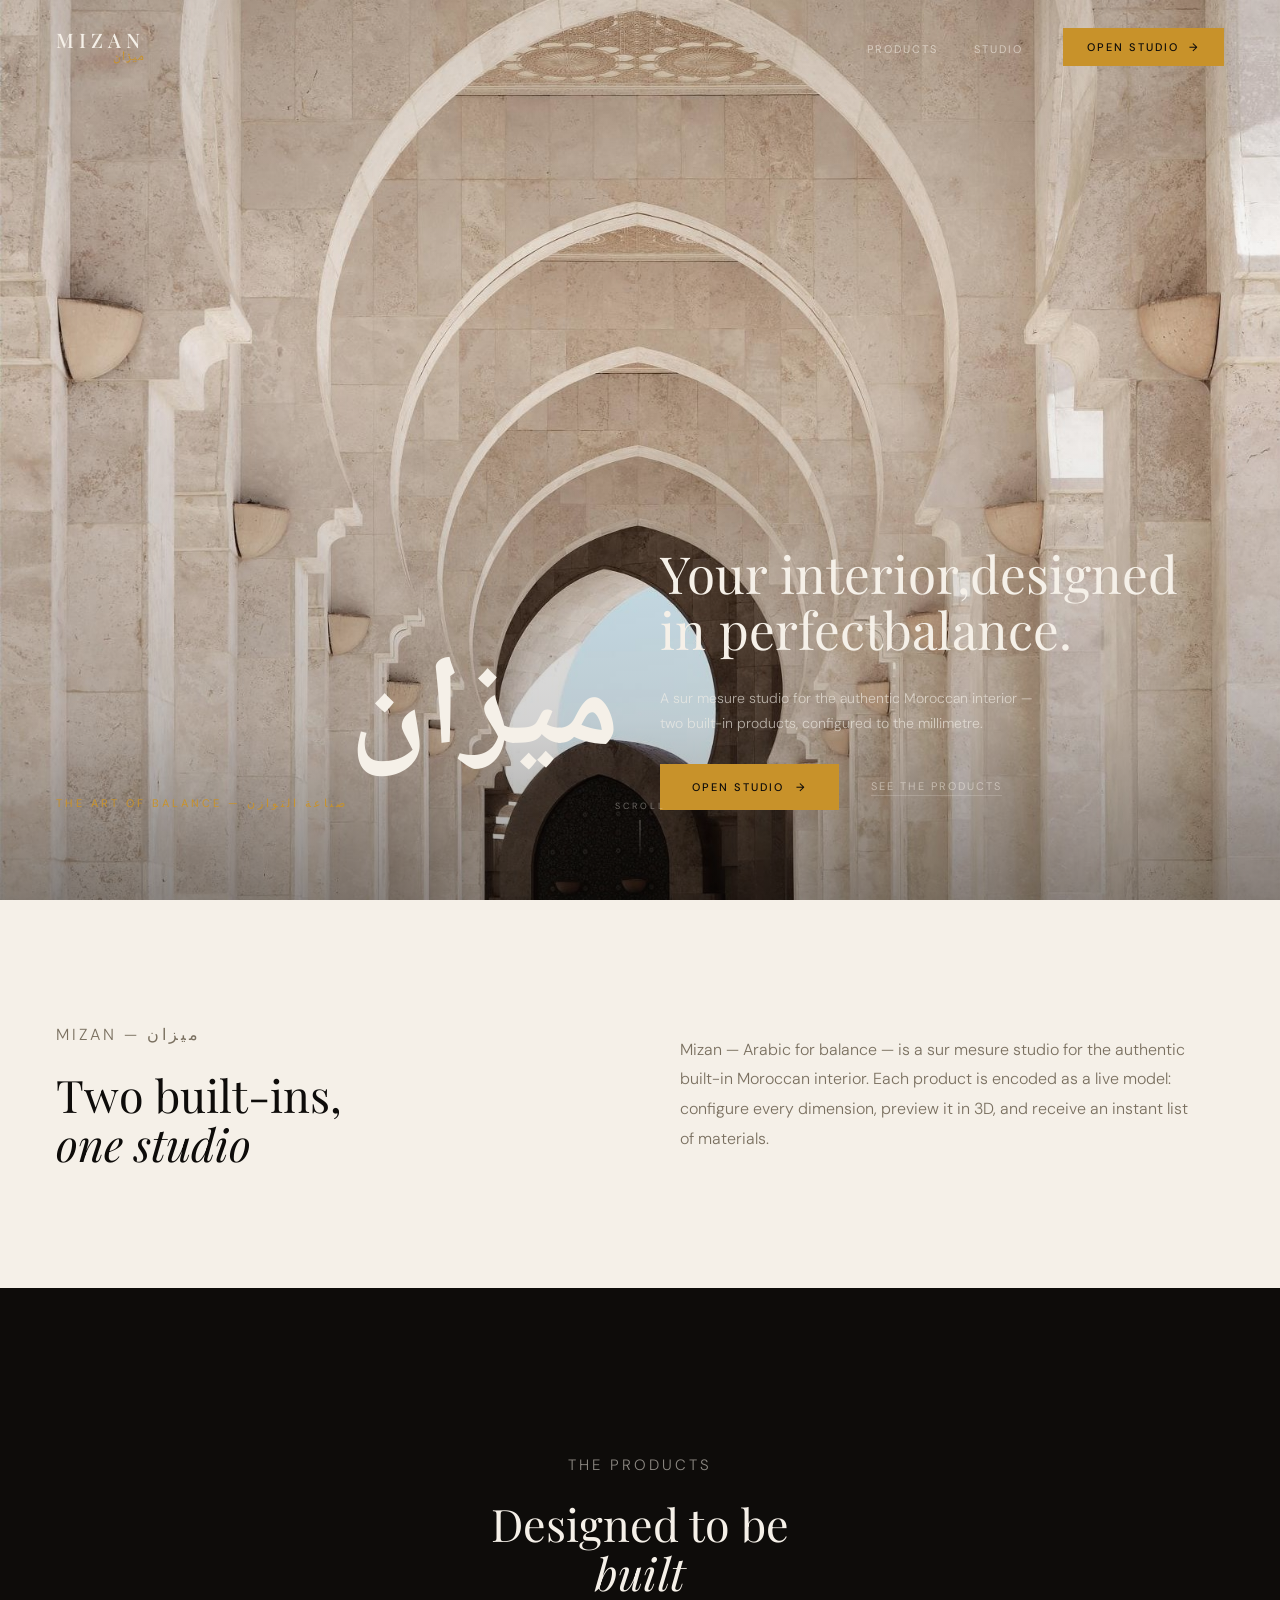
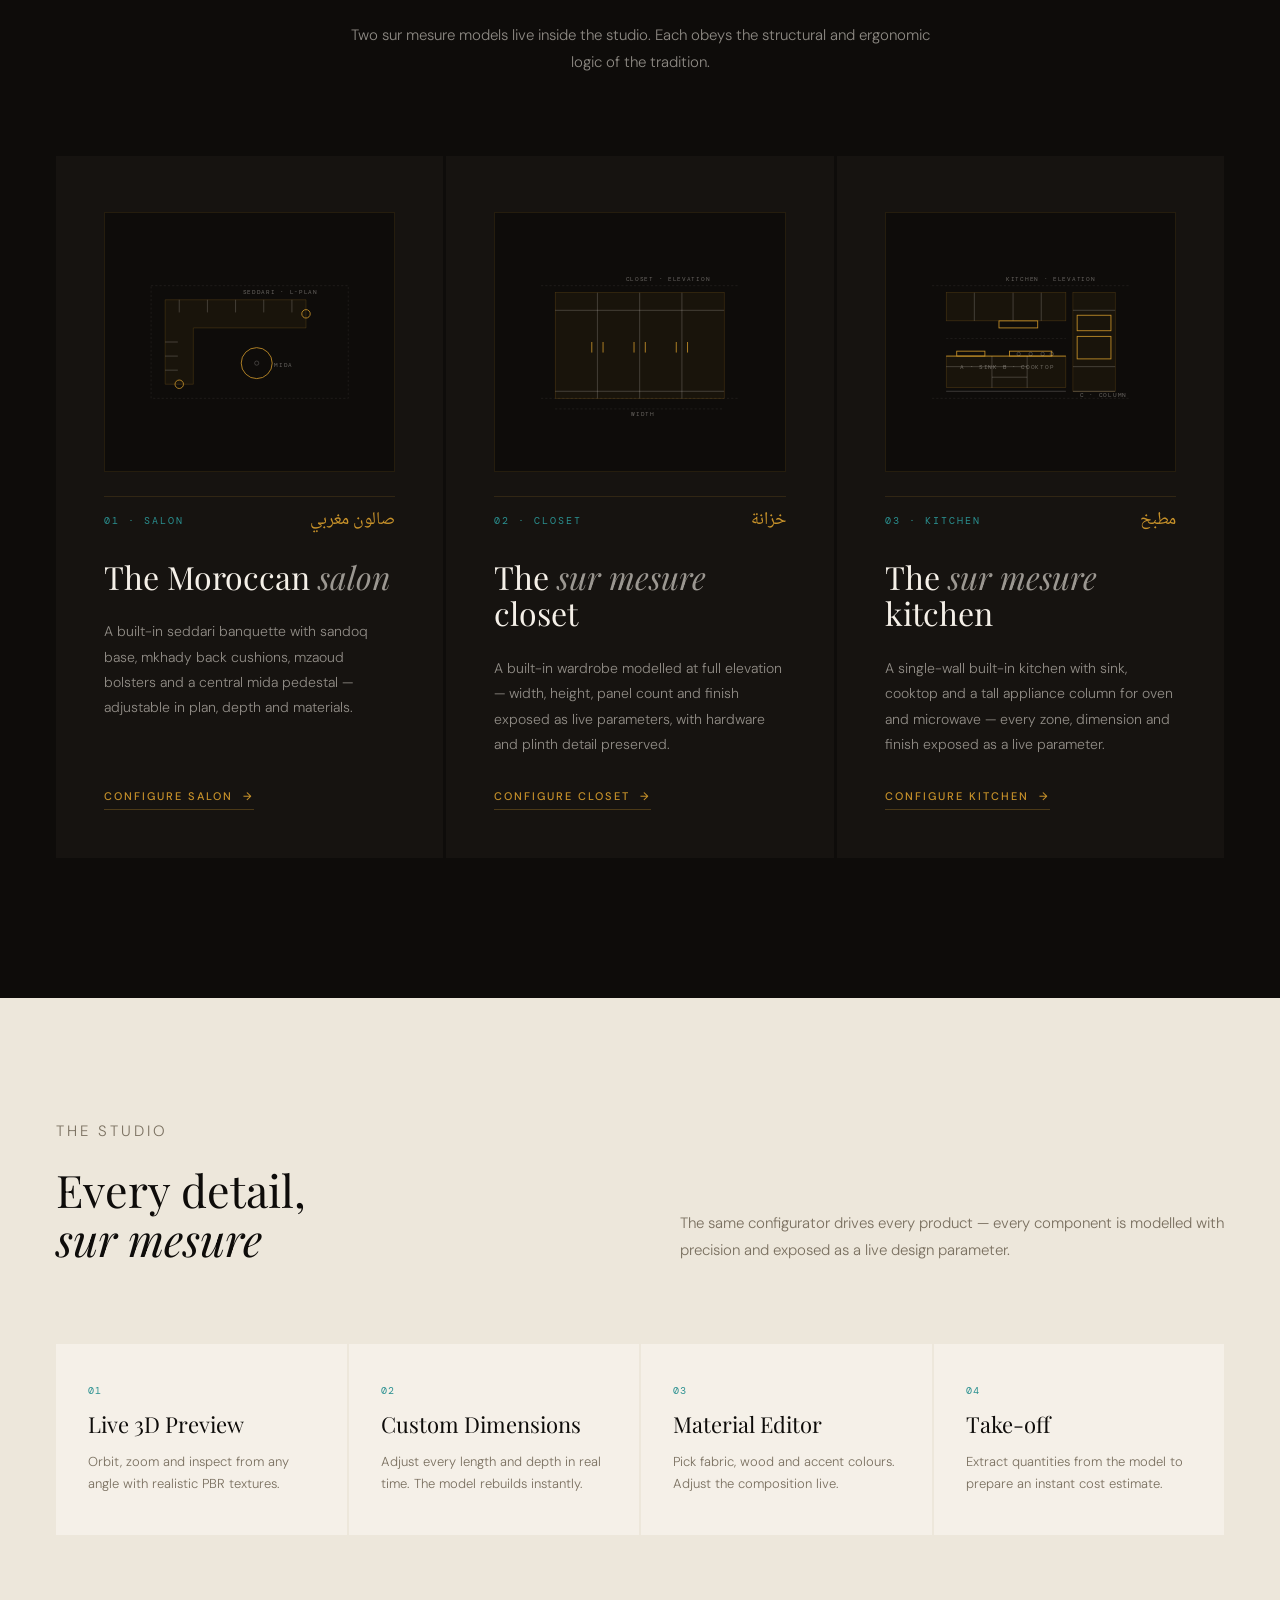
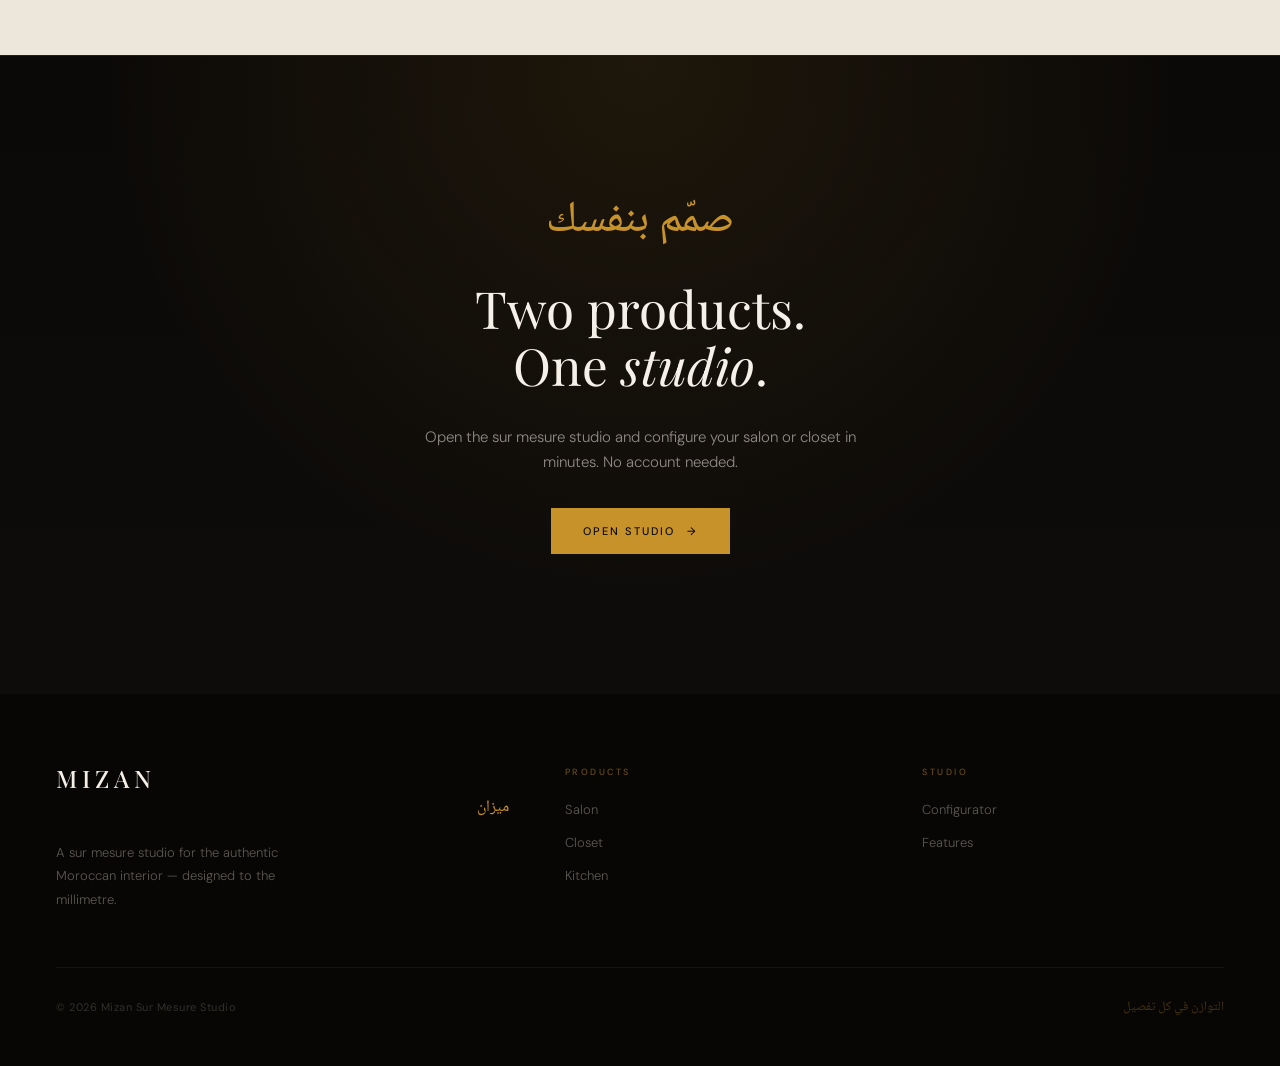
==== commit fcfa8df8: "Add parametric kitchen — third product in the studio New KitchenGenerator.js renders a single-wall b" ====
--- a/index.html
+++ b/index.html
@@ -224,9 +224,9 @@
     }
     .products-grid {
       display: grid;
-      grid-template-columns: 1fr 1fr;
+      grid-template-columns: repeat(3, 1fr);
       gap: 3px;
-      max-width: 1280px;
+      max-width: 1380px;
       margin: 0 auto;
     }
     .product-card {
@@ -387,6 +387,9 @@
     .foot-copy { font-size: 11px; color: rgba(245,240,232,0.18); letter-spacing: 0.5px; }
     .foot-tagline { font-family: var(--arabic); font-size: 13px; color: rgba(200,146,42,0.3); direction: rtl; }
 
+    @media (max-width: 1100px) {
+      .products-grid { grid-template-columns: 1fr; }
+    }
     @media (max-width: 900px) {
       #nav { padding: 20px 24px; }
       .nav-links { display: none; }
@@ -544,6 +547,69 @@
         <a class="product-cta" href="configurator.html?product=closet">Configure closet <span class="arr">→</span></a>
       </article>
 
+      <!-- PRODUCT 3: KITCHEN -->
+      <article class="product-card fade-up d3">
+        <div class="product-diagram" aria-hidden="true">
+          <svg viewBox="0 0 320 200" preserveAspectRatio="xMidYMid meet">
+            <!-- floor + ceiling reference -->
+            <line x1="20" y1="180" x2="300" y2="180" class="stroke-dim" />
+            <line x1="20" y1="20" x2="300" y2="20" class="stroke-dim" />
+            <!-- upper cabinets (over sink + cooktop zones) -->
+            <rect x="40" y="30" width="170" height="40" class="fill-soft" />
+            <line x1="80"  y1="30" x2="80"  y2="70" class="stroke-soft" />
+            <line x1="135" y1="30" x2="135" y2="70" class="stroke-soft" />
+            <line x1="175" y1="30" x2="175" y2="70" class="stroke-soft" />
+            <!-- range hood under upper cabs, centered over cooktop -->
+            <rect x="115" y="70" width="55" height="10" class="stroke" />
+            <!-- backsplash band -->
+            <line x1="40" y1="95" x2="210" y2="95" class="stroke-dim" />
+            <!-- counter line -->
+            <line x1="40" y1="120" x2="210" y2="120" class="stroke" />
+            <!-- sink cutout -->
+            <rect x="55" y="113" width="40" height="7" class="stroke" />
+            <!-- cooktop with 4 burners -->
+            <rect x="130" y="113" width="60" height="7" class="stroke" />
+            <circle cx="143" cy="117" r="2.5" class="stroke-soft" />
+            <circle cx="160" cy="117" r="2.5" class="stroke-soft" />
+            <circle cx="177" cy="117" r="2.5" class="stroke-soft" />
+            <circle cx="190" cy="117" r="2.5" class="stroke-soft" fill="rgba(200,146,42,0.15)" />
+            <!-- base cabinets -->
+            <rect x="40" y="120" width="170" height="45" class="fill-soft" />
+            <line x1="105" y1="120" x2="105" y2="165" class="stroke-soft" />
+            <line x1="155" y1="120" x2="155" y2="165" class="stroke-soft" />
+            <line x1="40" y1="135" x2="105" y2="135" class="stroke-soft" />
+            <line x1="105" y1="135" x2="155" y2="135" class="stroke-soft" />
+            <line x1="105" y1="150" x2="155" y2="150" class="stroke-soft" />
+            <!-- plinth -->
+            <line x1="40" y1="170" x2="210" y2="170" class="stroke-soft" />
+            <!-- tall column (right) -->
+            <rect x="220" y="30" width="60" height="140" class="fill-soft" />
+            <!-- top cabinet -->
+            <line x1="220" y1="55" x2="280" y2="55" class="stroke-soft" />
+            <!-- microwave -->
+            <rect x="226" y="62" width="48" height="22" class="stroke" />
+            <!-- oven -->
+            <rect x="226" y="92" width="48" height="32" class="stroke" />
+            <!-- bottom drawer -->
+            <line x1="220" y1="135" x2="280" y2="135" class="stroke-soft" />
+            <!-- column plinth -->
+            <line x1="220" y1="170" x2="280" y2="170" class="stroke-soft" />
+            <!-- labels -->
+            <text x="125" y="14">KITCHEN · ELEVATION</text>
+            <text x="60" y="138">A · SINK</text>
+            <text x="120" y="138">B · COOKTOP</text>
+            <text x="230" y="178">C · COLUMN</text>
+          </svg>
+        </div>
+        <div class="product-meta">
+          <span class="product-n">03 · KITCHEN</span>
+          <span class="product-ar">مطبخ</span>
+        </div>
+        <h3 class="product-title">The <em>sur mesure</em> kitchen</h3>
+        <p class="product-body">A single-wall built-in kitchen with sink, cooktop and a tall appliance column for oven and microwave — every zone, dimension and finish exposed as a live parameter.</p>
+        <a class="product-cta" href="configurator.html?product=kitchen">Configure kitchen <span class="arr">→</span></a>
+      </article>
+
     </div>
   </section>
 
@@ -602,6 +668,7 @@
       <ul class="foot-links">
         <li><a href="configurator.html?product=salon">Salon</a></li>
         <li><a href="configurator.html?product=closet">Closet</a></li>
+        <li><a href="configurator.html?product=kitchen">Kitchen</a></li>
       </ul>
     </div>
     <div>
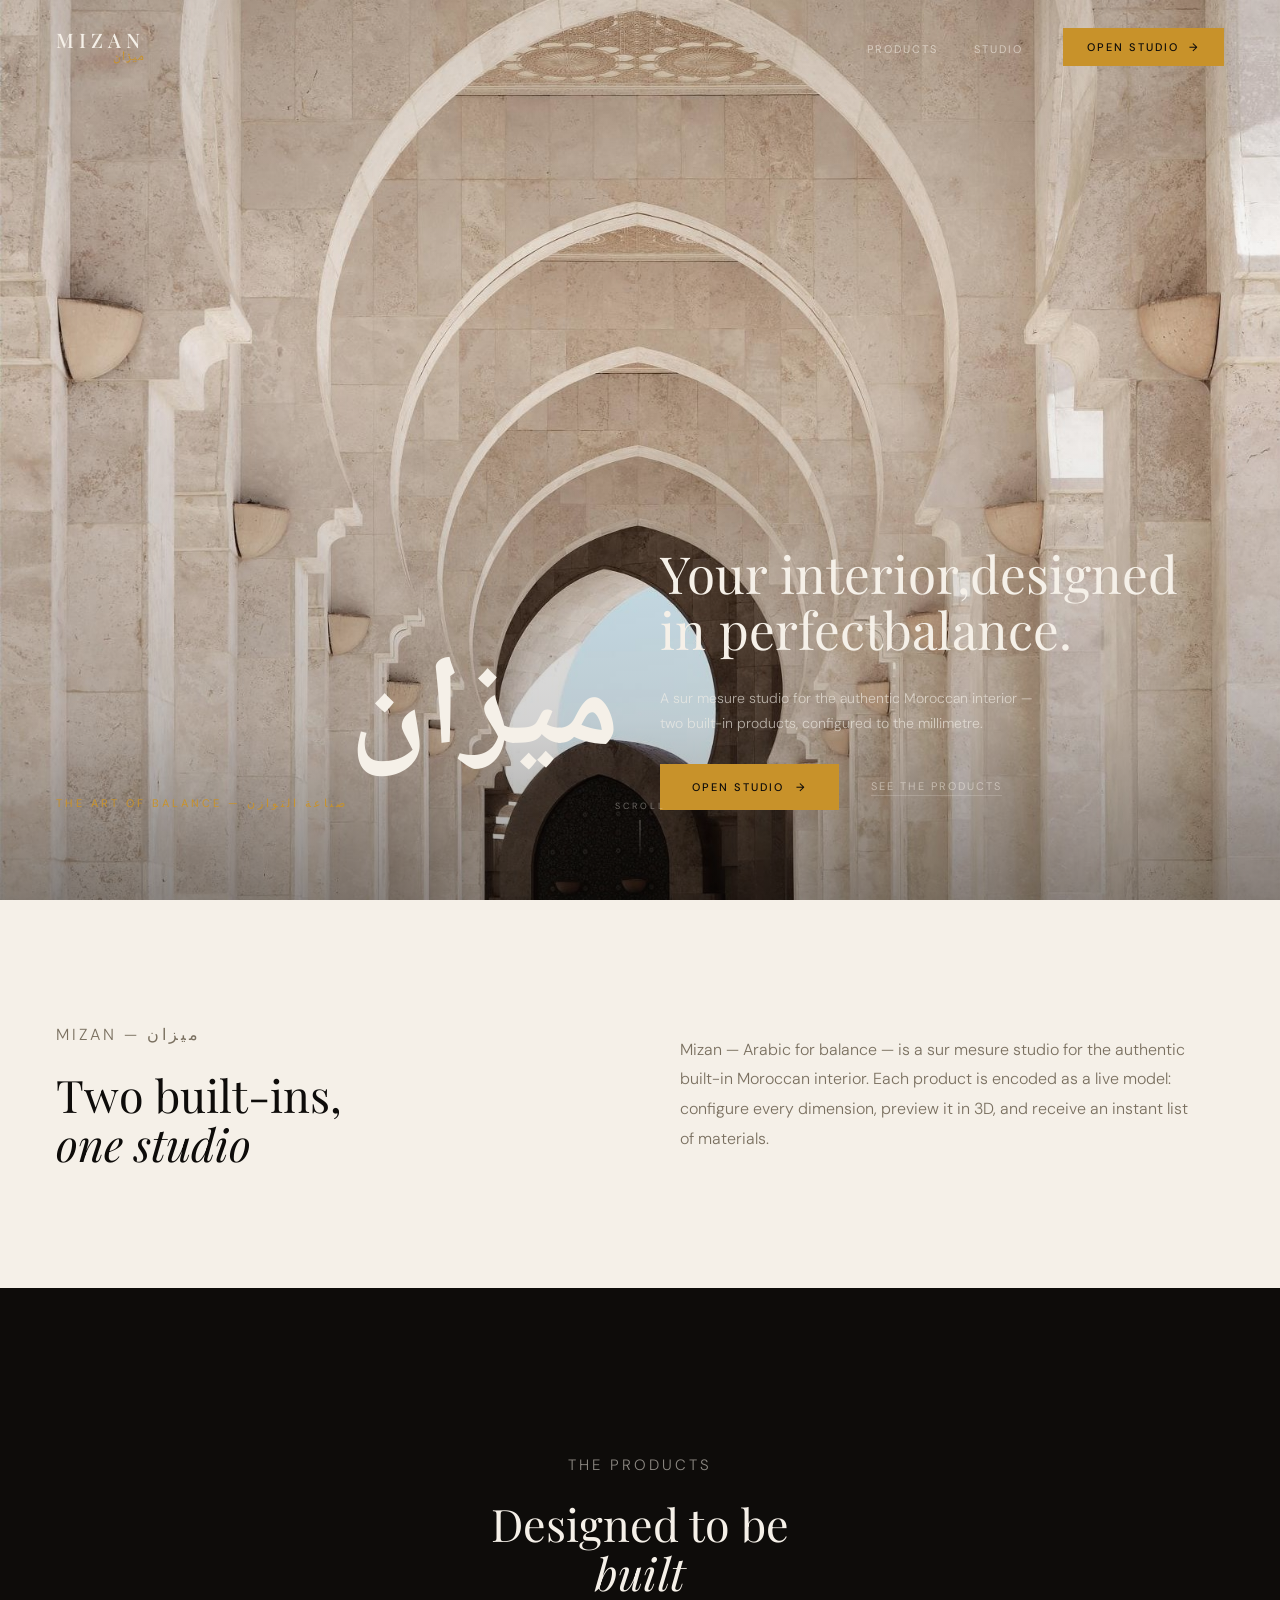
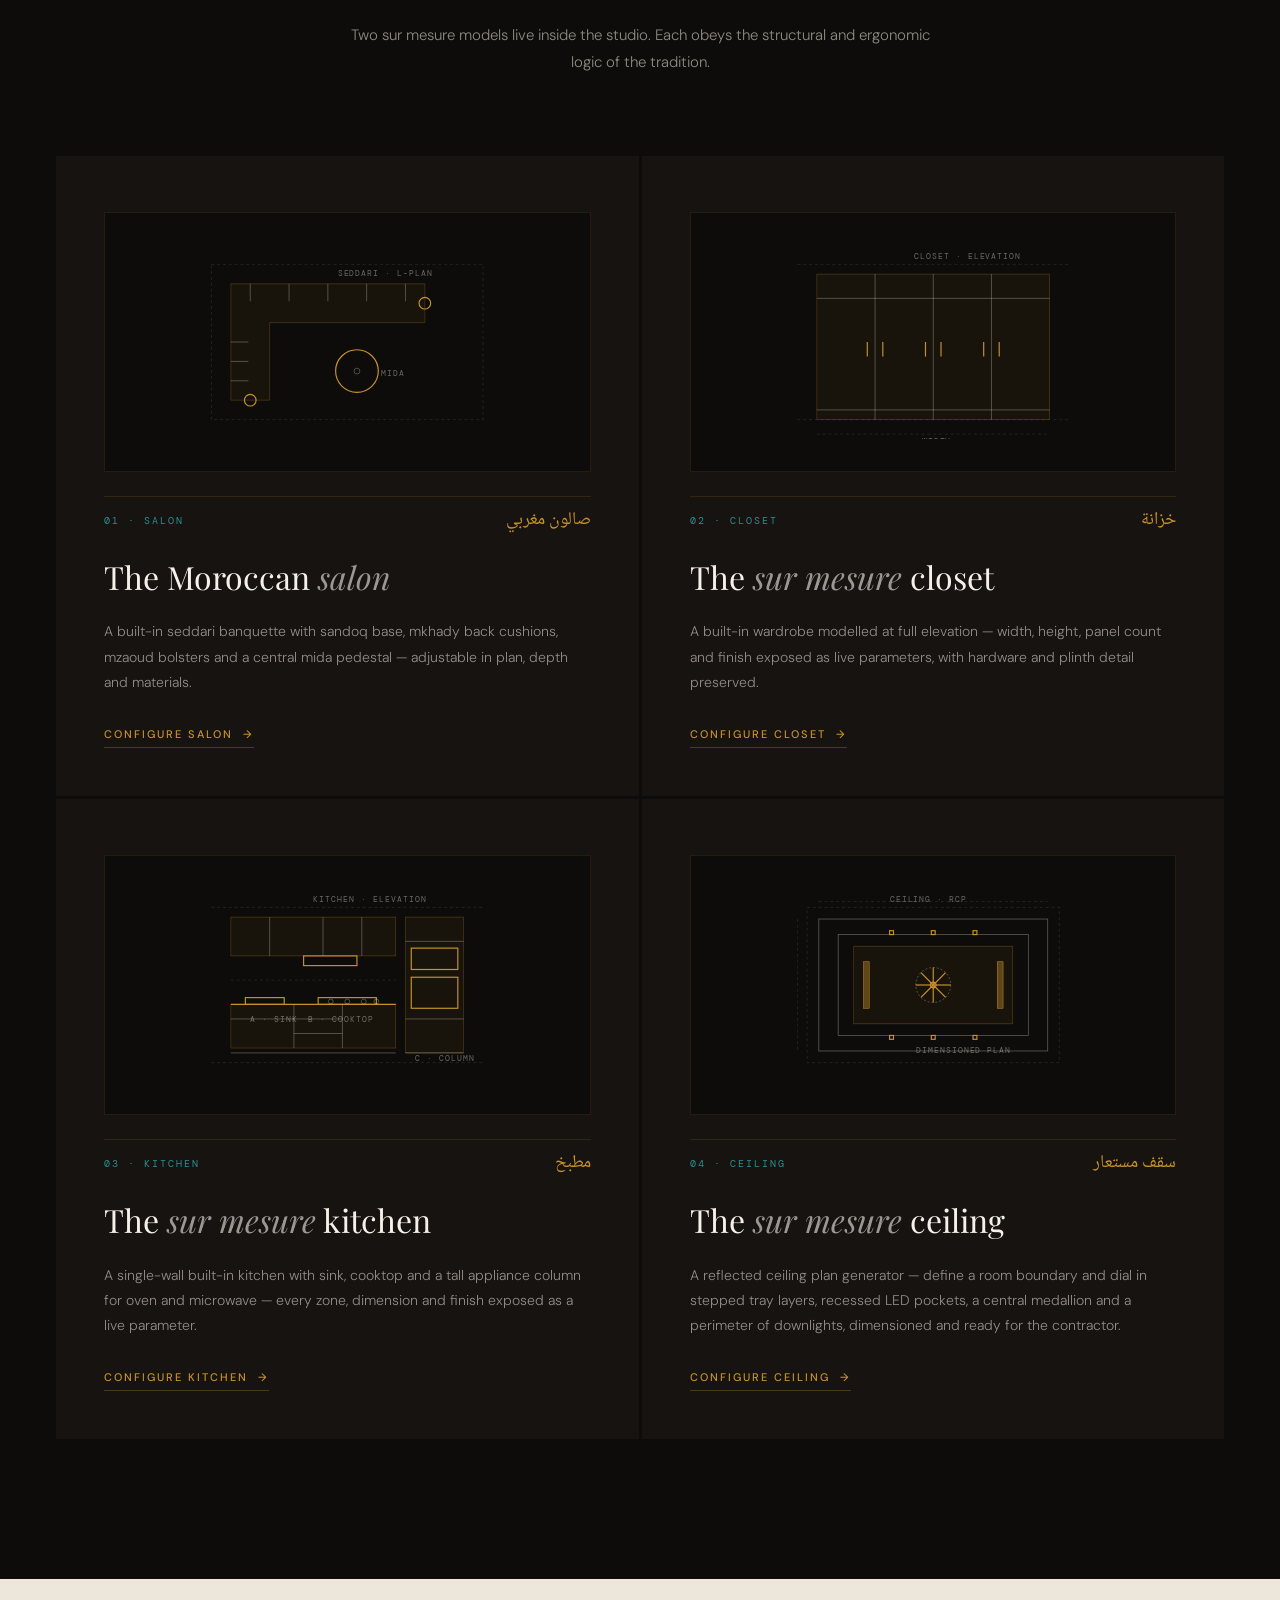
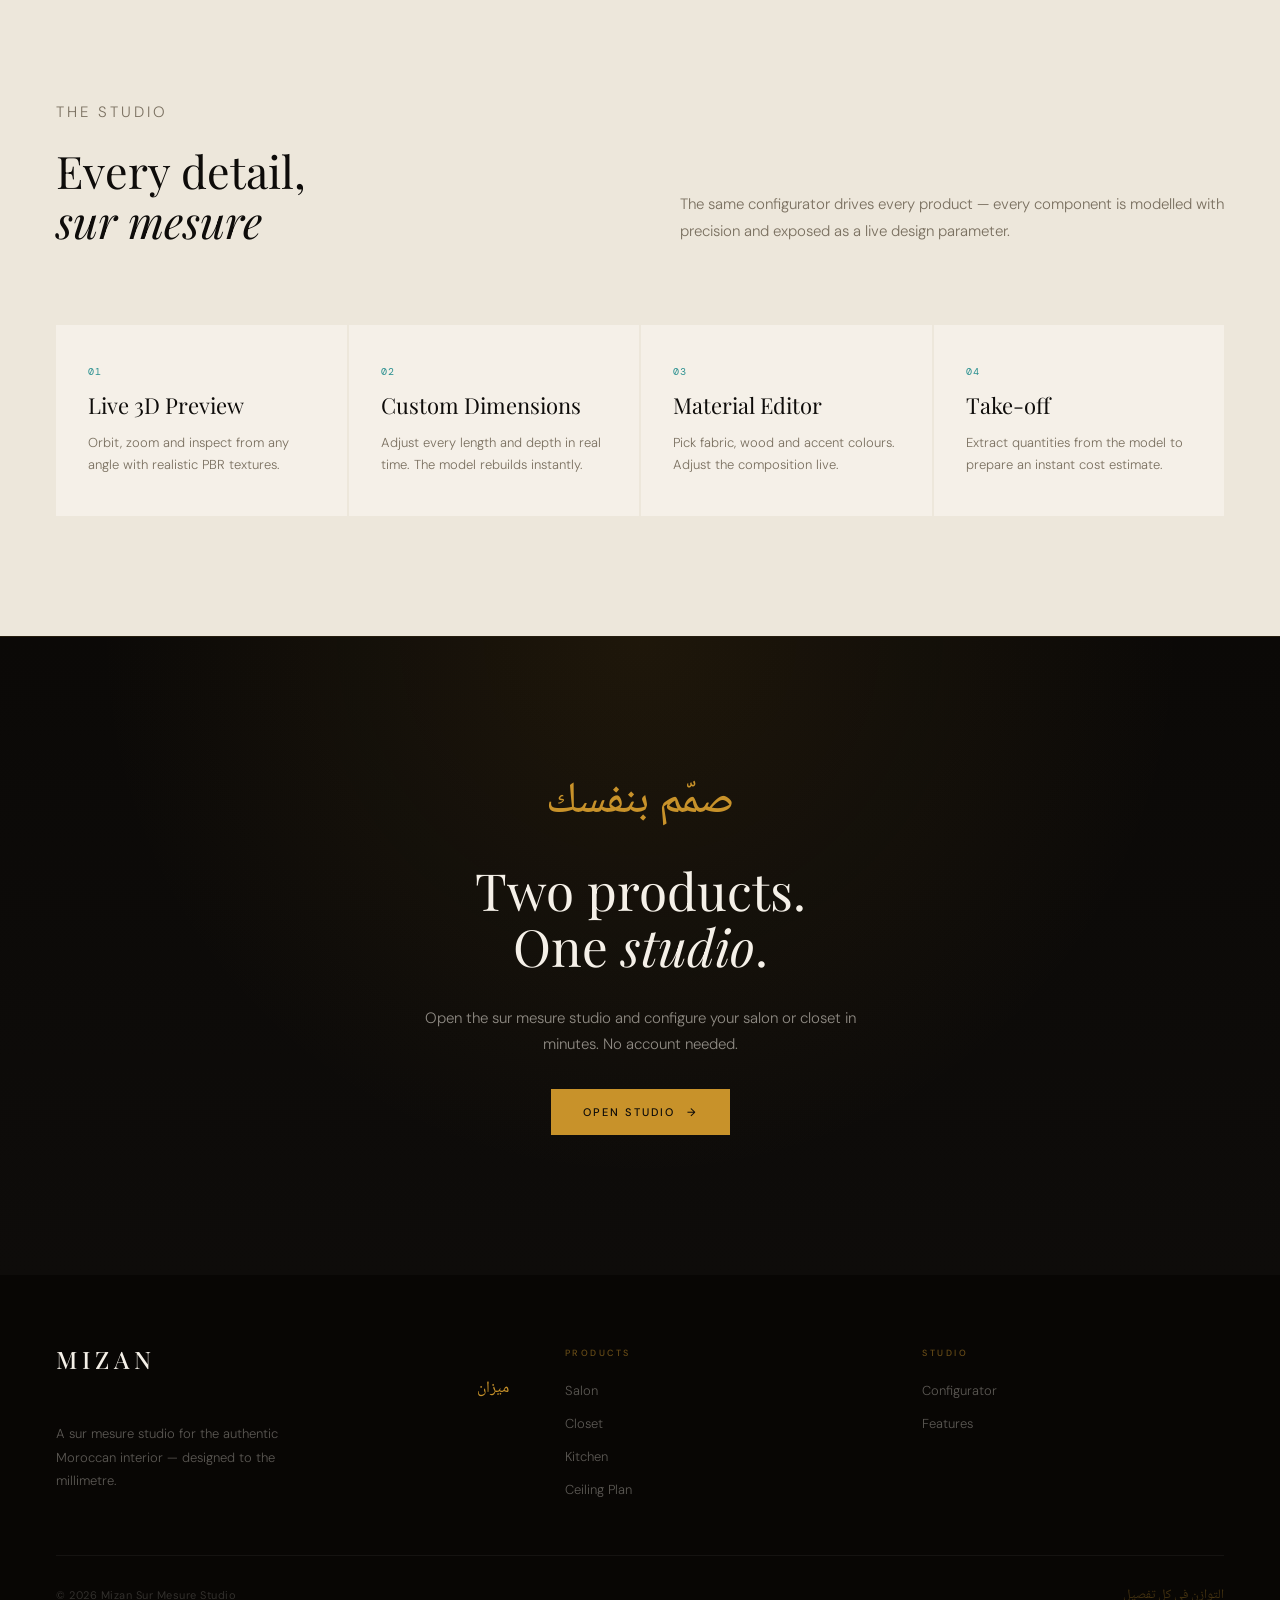
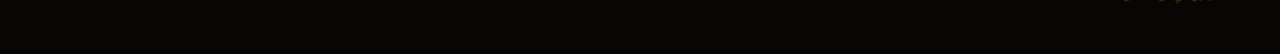
==== commit 566d8a30: "Add false-ceiling RCP — fourth product (2D technical plan) New CeilingPlanGenerator.js produces a pa" ====
--- a/index.html
+++ b/index.html
@@ -224,9 +224,9 @@
     }
     .products-grid {
       display: grid;
-      grid-template-columns: repeat(3, 1fr);
+      grid-template-columns: repeat(2, 1fr);
       gap: 3px;
-      max-width: 1380px;
+      max-width: 1280px;
       margin: 0 auto;
     }
     .product-card {
@@ -610,6 +610,61 @@
         <a class="product-cta" href="configurator.html?product=kitchen">Configure kitchen <span class="arr">→</span></a>
       </article>
 
+      <!-- PRODUCT 4: CEILING -->
+      <article class="product-card fade-up d4">
+        <div class="product-diagram" aria-hidden="true">
+          <svg viewBox="0 0 320 200" preserveAspectRatio="xMidYMid meet">
+            <!-- outer wall band (hatched indication) -->
+            <rect x="30" y="20" width="260" height="160" class="stroke-dim" />
+            <rect x="42" y="32" width="236" height="136" class="stroke-soft" />
+            <!-- tray layers -->
+            <rect x="62" y="48" width="196" height="104" class="stroke-soft" />
+            <rect x="78" y="60" width="164" height="80"  class="fill-soft" />
+            <!-- LED pockets -->
+            <rect x="88" y="76" width="6" height="48" fill="rgba(200,146,42,0.4)" stroke="rgba(200,146,42,0.8)" stroke-width="0.6" />
+            <rect x="226" y="76" width="6" height="48" fill="rgba(200,146,42,0.4)" stroke="rgba(200,146,42,0.8)" stroke-width="0.6" />
+            <!-- central medallion -->
+            <g transform="translate(160 100)">
+              <circle r="18" class="stroke-soft" stroke-dasharray="2 2" />
+              <g class="stroke">
+                <line x1="0" y1="0" x2="0" y2="-18" />
+                <line x1="0" y1="0" x2="12.7" y2="-12.7" />
+                <line x1="0" y1="0" x2="18" y2="0" />
+                <line x1="0" y1="0" x2="12.7" y2="12.7" />
+                <line x1="0" y1="0" x2="0" y2="18" />
+                <line x1="0" y1="0" x2="-12.7" y2="12.7" />
+                <line x1="0" y1="0" x2="-18" y2="0" />
+                <line x1="0" y1="0" x2="-12.7" y2="-12.7" />
+              </g>
+              <circle r="3" class="stroke" />
+            </g>
+            <!-- downlights along inner tray -->
+            <g class="stroke">
+              <rect x="115" y="44" width="4" height="4" />
+              <rect x="158" y="44" width="4" height="4" />
+              <rect x="201" y="44" width="4" height="4" />
+              <rect x="115" y="152" width="4" height="4" />
+              <rect x="158" y="152" width="4" height="4" />
+              <rect x="201" y="152" width="4" height="4" />
+            </g>
+            <!-- dimension marks -->
+            <g class="stroke-dim">
+              <line x1="42" y1="14" x2="278" y2="14" />
+              <line x1="20" y1="32" x2="20" y2="168" />
+            </g>
+            <text x="115" y="14">CEILING · RCP</text>
+            <text x="142" y="170">DIMENSIONED PLAN</text>
+          </svg>
+        </div>
+        <div class="product-meta">
+          <span class="product-n">04 · CEILING</span>
+          <span class="product-ar">سقف مستعار</span>
+        </div>
+        <h3 class="product-title">The <em>sur mesure</em> ceiling</h3>
+        <p class="product-body">A reflected ceiling plan generator — define a room boundary and dial in stepped tray layers, recessed LED pockets, a central medallion and a perimeter of downlights, dimensioned and ready for the contractor.</p>
+        <a class="product-cta" href="configurator.html?product=ceiling">Configure ceiling <span class="arr">→</span></a>
+      </article>
+
     </div>
   </section>
 
@@ -669,6 +724,7 @@
         <li><a href="configurator.html?product=salon">Salon</a></li>
         <li><a href="configurator.html?product=closet">Closet</a></li>
         <li><a href="configurator.html?product=kitchen">Kitchen</a></li>
+        <li><a href="configurator.html?product=ceiling">Ceiling Plan</a></li>
       </ul>
     </div>
     <div>
